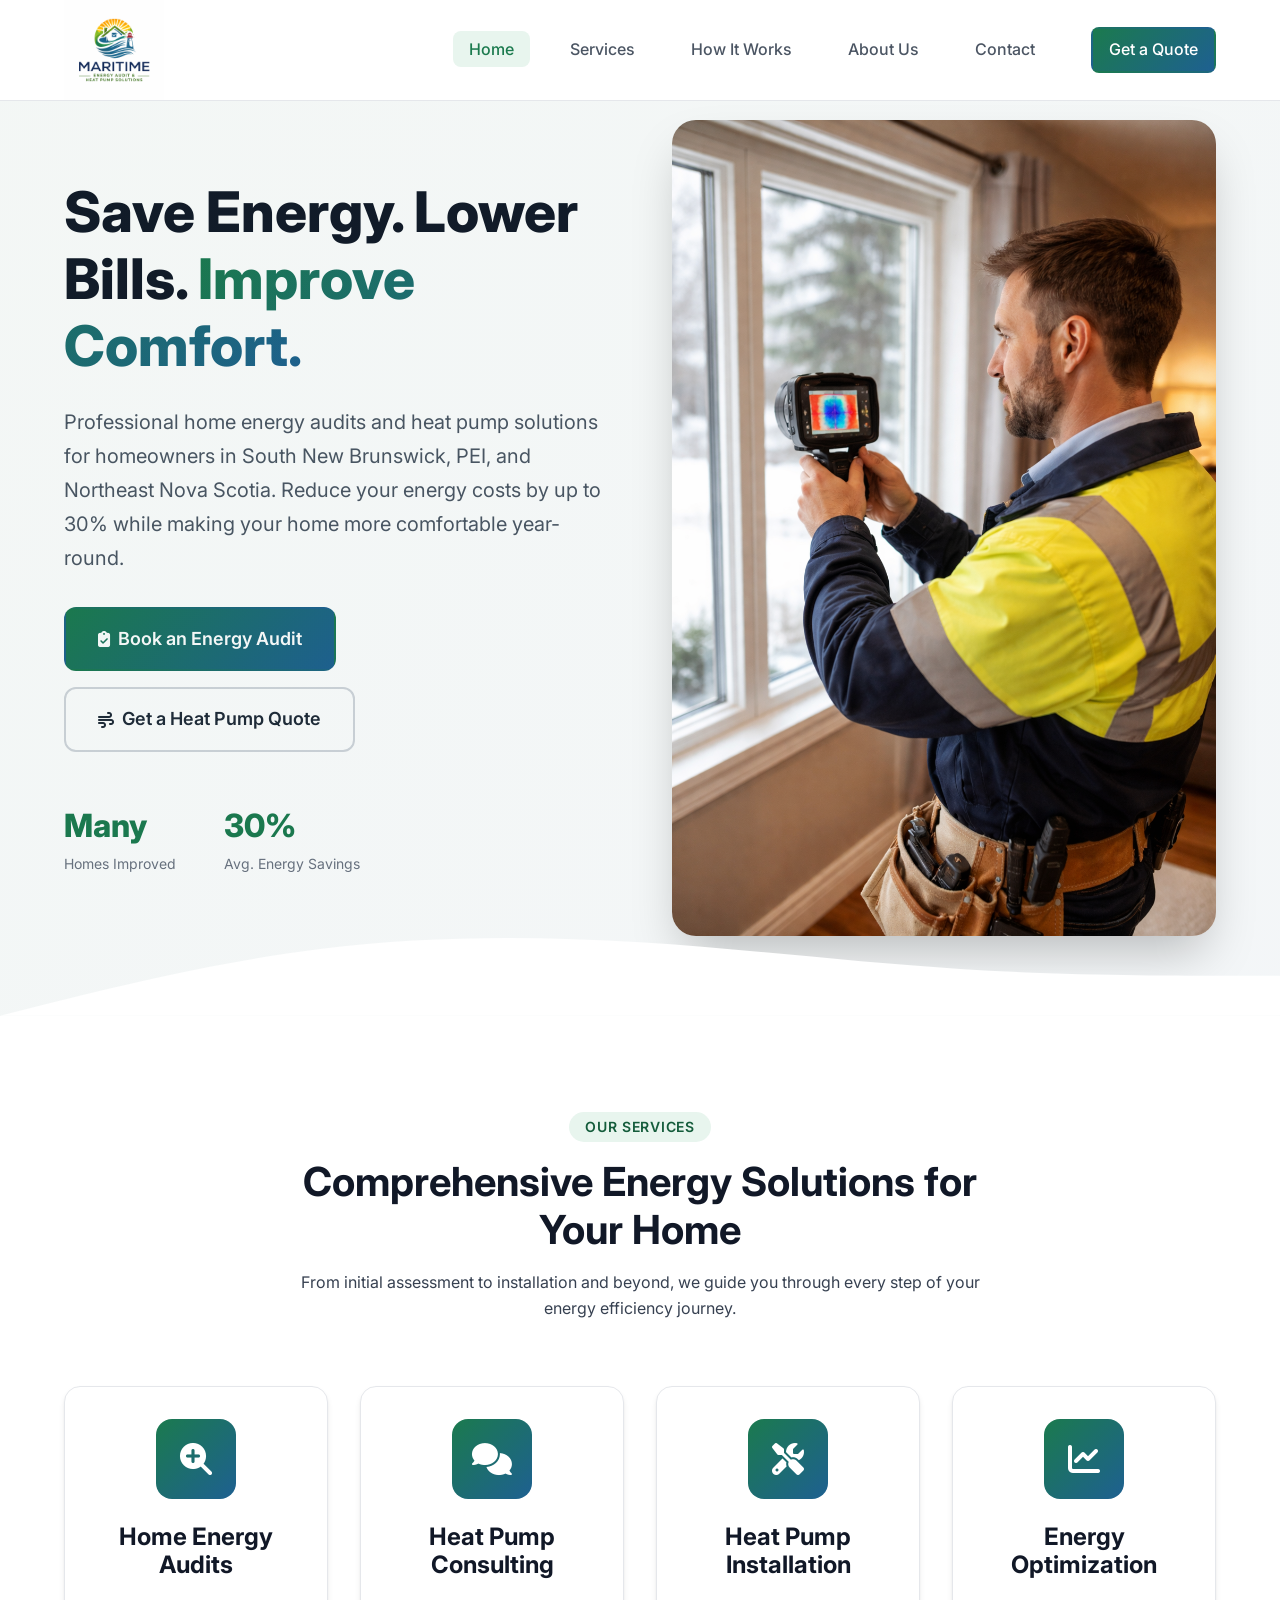
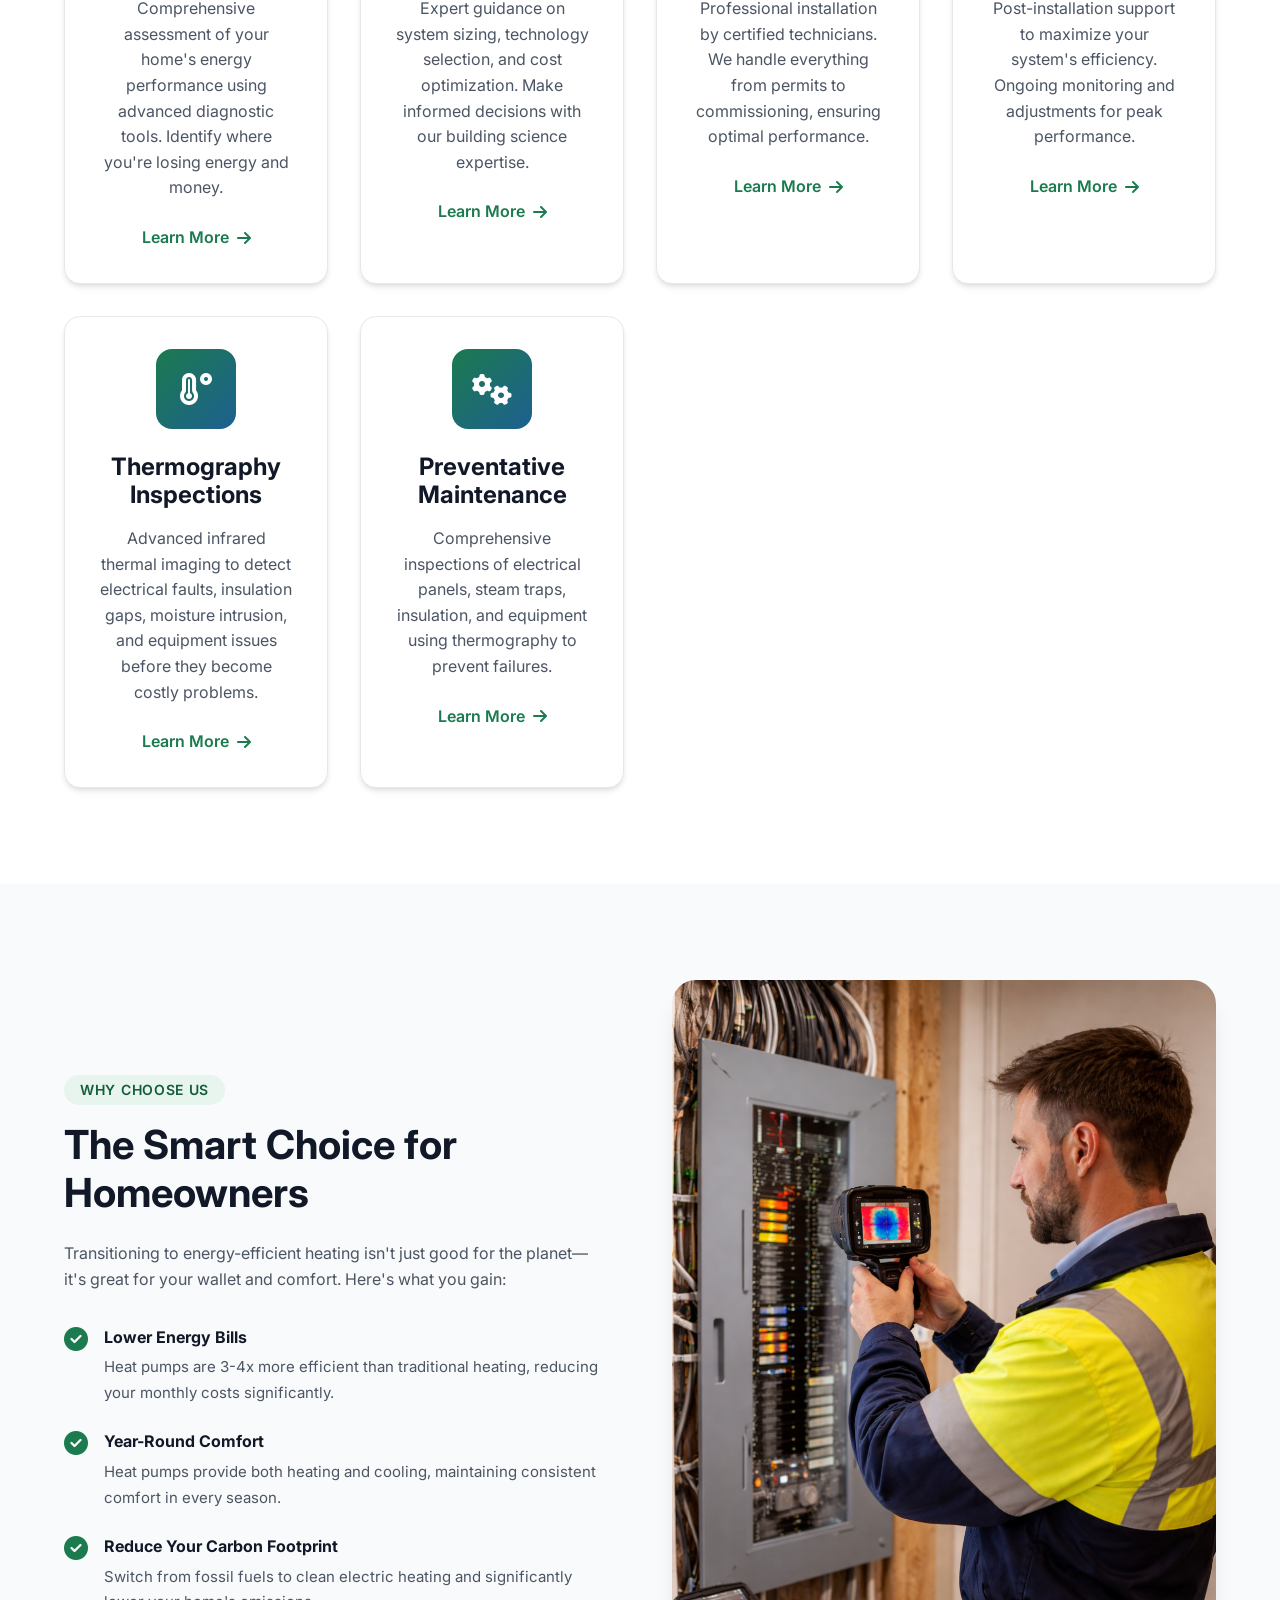
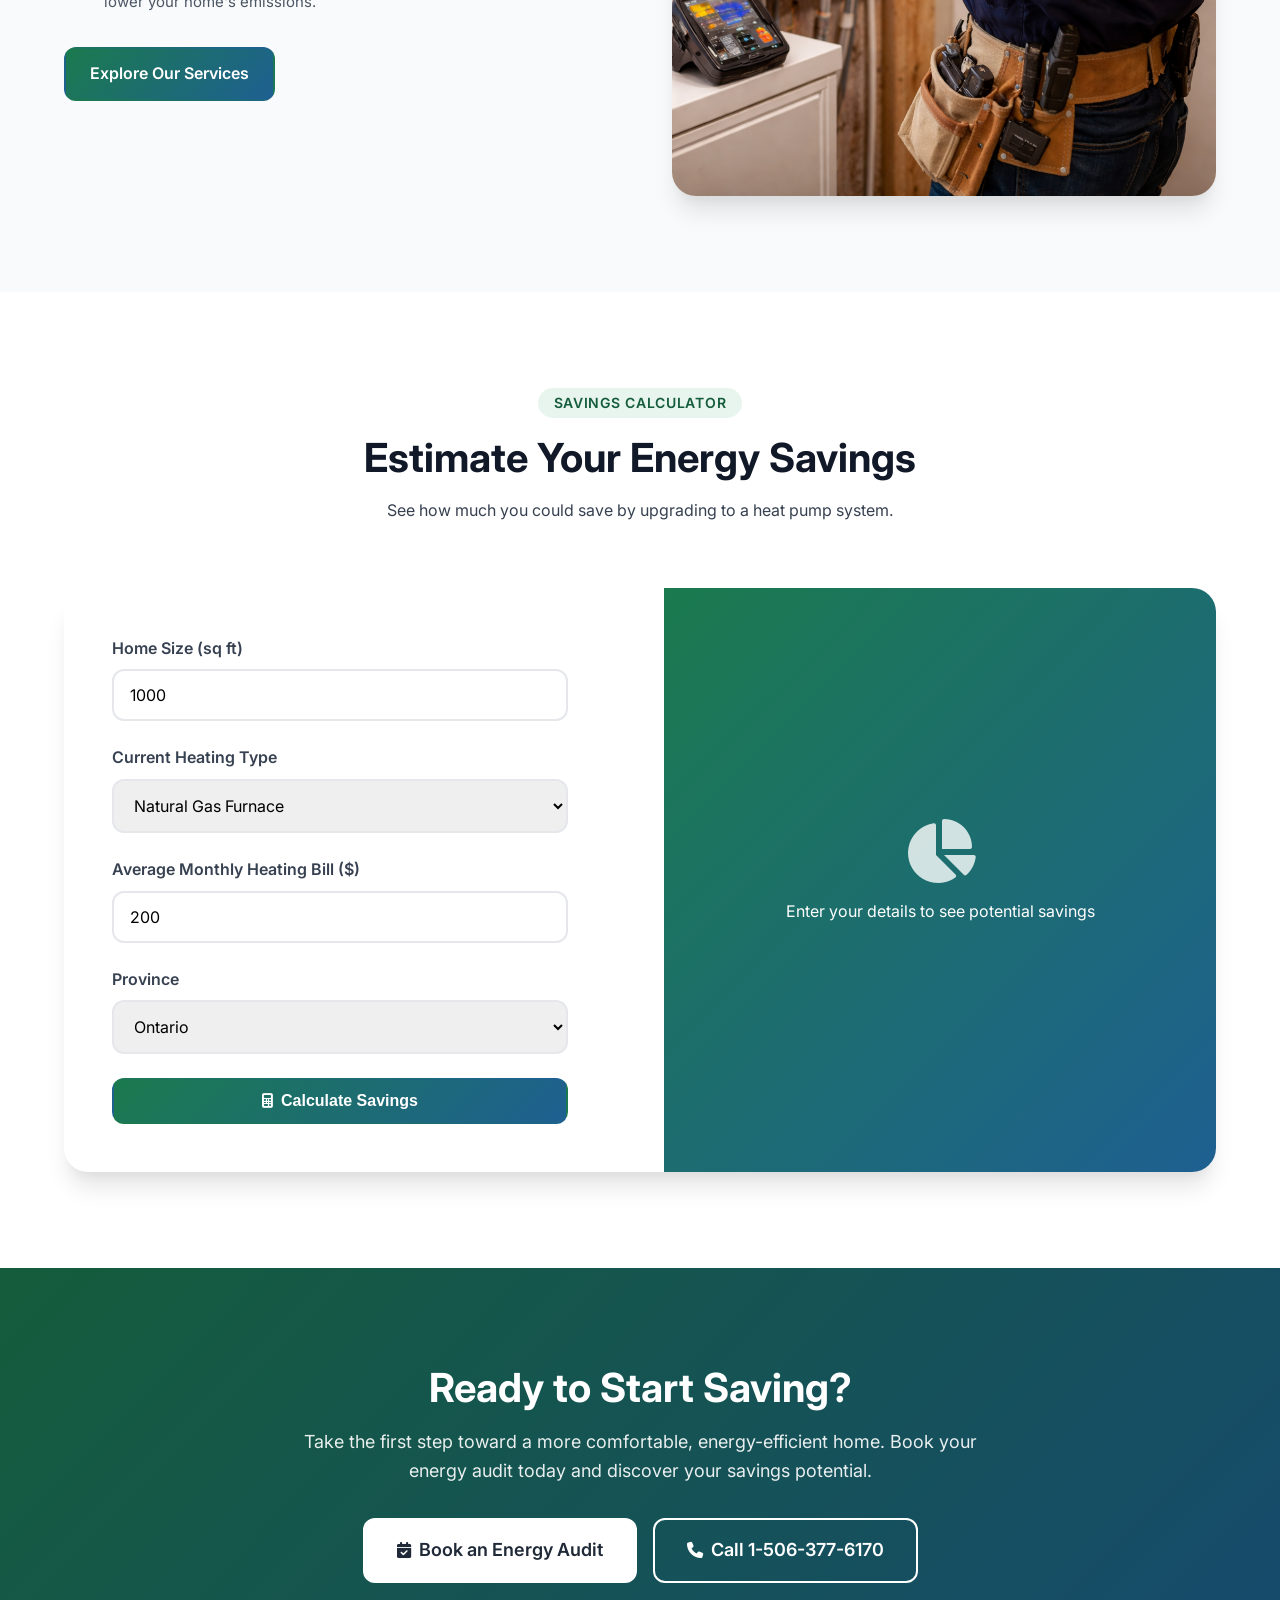
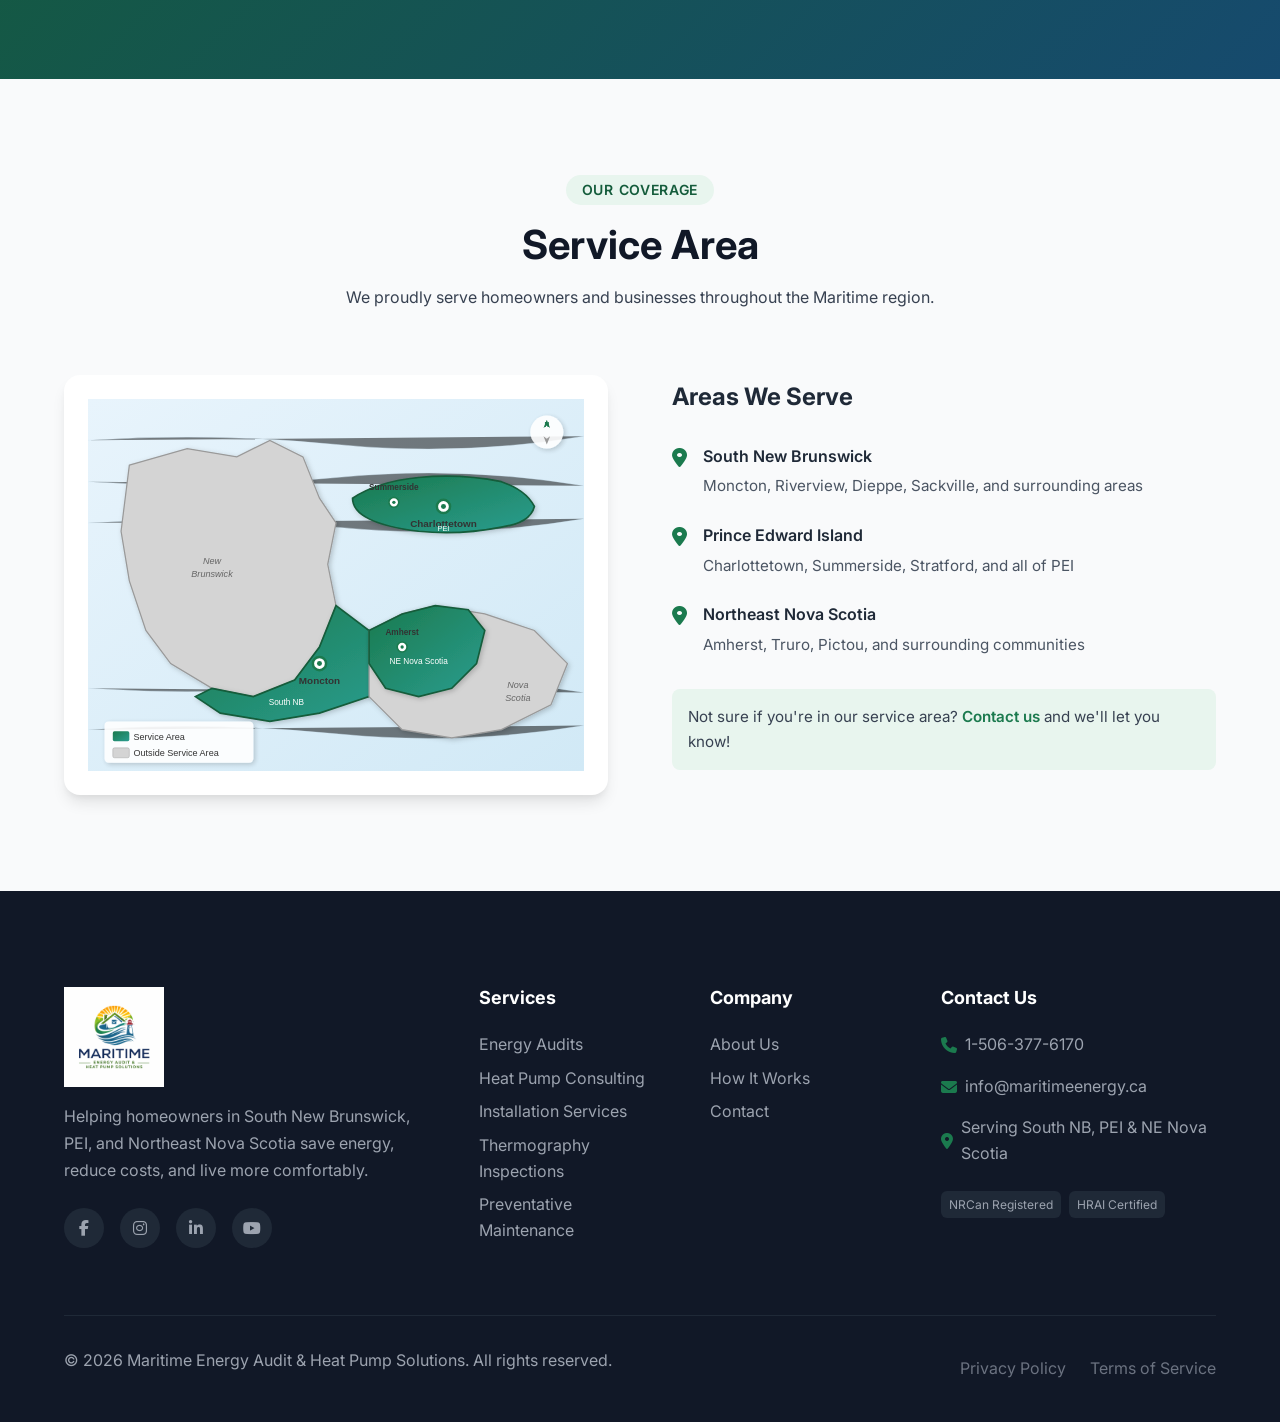
==== index.html @ e9a9e1b7 "Initial commit: Maritime Energy Audit & Heat Pump Solutions website" ====
<!DOCTYPE html>
<html lang="en">
<head>
    <meta charset="UTF-8">
    <meta name="viewport" content="width=device-width, initial-scale=1.0">
    <meta name="description" content="Professional home energy audits, heat pump consulting, and installation services in South New Brunswick, PEI, and Northeast Nova Scotia. Save energy, lower bills, and improve home comfort with Maritime Energy Audit & Heat Pump Solutions.">
    <meta name="keywords" content="Energy Audit, Heat Pump Installation, Home Energy Efficiency, Heat Pump Consulting, South New Brunswick, PEI, Prince Edward Island, Northeast Nova Scotia, Moncton, Charlottetown">
    <meta name="author" content="Maritime Energy Audit & Heat Pump Solutions">
    <title>Maritime Energy Audit & Heat Pump Solutions | Energy Audits & Heat Pump Installation</title>
    <link rel="stylesheet" href="css/styles.css">
    <link rel="stylesheet" href="https://cdnjs.cloudflare.com/ajax/libs/font-awesome/6.4.0/css/all.min.css">
    <link href="https://fonts.googleapis.com/css2?family=Inter:wght@300;400;500;600;700;800&display=swap" rel="stylesheet">
</head>
<body>
    <!-- Navigation -->
    <nav class="navbar" id="navbar">
        <div class="container">
            <a href="index.html" class="logo">
                <img src="images/logo.png" alt="Maritime Energy Audit & Heat Pump Solutions" class="logo-img">
            </a>
            <button class="nav-toggle" id="navToggle" aria-label="Toggle navigation">
                <span></span>
                <span></span>
                <span></span>
            </button>
            <ul class="nav-menu" id="navMenu">
                <li><a href="index.html" class="active">Home</a></li>
                <li><a href="services.html">Services</a></li>
                <li><a href="how-it-works.html">How It Works</a></li>
                <li><a href="about.html">About Us</a></li>
                <li><a href="contact.html">Contact</a></li>
                <li><a href="contact.html" class="btn btn-primary btn-nav">Get a Quote</a></li>
            </ul>
        </div>
    </nav>

    <!-- Hero Section -->
    <section class="hero">
        <div class="hero-bg"></div>
        <div class="container">
            <div class="hero-content">
                <h1>Save Energy. Lower Bills. <span class="highlight">Improve Comfort.</span></h1>
                <p class="hero-subtitle">Professional home energy audits and heat pump solutions for homeowners in South New Brunswick, PEI, and Northeast Nova Scotia. Reduce your energy costs by up to 30% while making your home more comfortable year-round.</p>
                <div class="hero-buttons">
                    <a href="contact.html?service=audit" class="btn btn-primary btn-lg">
                        <i class="fas fa-clipboard-check"></i>
                        Book an Energy Audit
                    </a>
                    <a href="contact.html?service=heatpump" class="btn btn-secondary btn-lg">
                        <i class="fas fa-wind"></i>
                        Get a Heat Pump Quote
                    </a>
                </div>
                <div class="hero-stats">
                    <div class="stat">
                        <span class="stat-number">Many</span>
                        <span class="stat-label">Homes Improved</span>
                    </div>
                    <div class="stat">
                        <span class="stat-number">30%</span>
                        <span class="stat-label">Avg. Energy Savings</span>
                    </div>
                </div>
            </div>
            <div class="hero-image">
                <img src="images/ChatGPT Image Apr 7, 2026, 09_31_38 AM.png" alt="Modern energy-efficient home with heat pump system" class="hero-img">
            </div>
        </div>
        <div class="hero-wave">
            <svg viewBox="0 0 1440 120" fill="none" xmlns="http://www.w3.org/2000/svg">
                <path d="M0 120L60 105C120 90 240 60 360 45C480 30 600 30 720 37.5C840 45 960 60 1080 67.5C1200 75 1320 75 1380 75L1440 75V120H1380C1320 120 1200 120 1080 120C960 120 840 120 720 120C600 120 480 120 360 120C240 120 120 120 60 120H0Z" fill="white"/>
            </svg>
        </div>
    </section>

    <!-- Services Overview -->
    <section class="services-overview section">
        <div class="container">
            <div class="section-header">
                <span class="section-tag">Our Services</span>
                <h2>Comprehensive Energy Solutions for Your Home</h2>
                <p>From initial assessment to installation and beyond, we guide you through every step of your energy efficiency journey.</p>
            </div>
            <div class="services-grid">
                <div class="service-card">
                    <div class="service-icon">
                        <i class="fas fa-search-plus"></i>
                    </div>
                    <h3>Home Energy Audits</h3>
                    <p>Comprehensive assessment of your home's energy performance using advanced diagnostic tools. Identify where you're losing energy and money.</p>
                    <a href="services.html#audits" class="btn-link">Learn More <i class="fas fa-arrow-right"></i></a>
                </div>
                <div class="service-card">
                    <div class="service-icon">
                        <i class="fas fa-comments"></i>
                    </div>
                    <h3>Heat Pump Consulting</h3>
                    <p>Expert guidance on system sizing, technology selection, and cost optimization. Make informed decisions with our building science expertise.</p>
                    <a href="services.html#consulting" class="btn-link">Learn More <i class="fas fa-arrow-right"></i></a>
                </div>
                <div class="service-card">
                    <div class="service-icon">
                        <i class="fas fa-tools"></i>
                    </div>
                    <h3>Heat Pump Installation</h3>
                    <p>Professional installation by certified technicians. We handle everything from permits to commissioning, ensuring optimal performance.</p>
                    <a href="services.html#installation" class="btn-link">Learn More <i class="fas fa-arrow-right"></i></a>
                </div>
                <div class="service-card">
                    <div class="service-icon">
                        <i class="fas fa-chart-line"></i>
                    </div>
                    <h3>Energy Optimization</h3>
                    <p>Post-installation support to maximize your system's efficiency. Ongoing monitoring and adjustments for peak performance.</p>
                    <a href="services.html#optimization" class="btn-link">Learn More <i class="fas fa-arrow-right"></i></a>
                </div>
                <div class="service-card">
                    <div class="service-icon">
                        <i class="fas fa-temperature-high"></i>
                    </div>
                    <h3>Thermography Inspections</h3>
                    <p>Advanced infrared thermal imaging to detect electrical faults, insulation gaps, moisture intrusion, and equipment issues before they become costly problems.</p>
                    <a href="services.html#thermography" class="btn-link">Learn More <i class="fas fa-arrow-right"></i></a>
                </div>
                <div class="service-card">
                    <div class="service-icon">
                        <i class="fas fa-cogs"></i>
                    </div>
                    <h3>Preventative Maintenance</h3>
                    <p>Comprehensive inspections of electrical panels, steam traps, insulation, and equipment using thermography to prevent failures.</p>
                    <a href="services.html#maintenance" class="btn-link">Learn More <i class="fas fa-arrow-right"></i></a>
                </div>
            </div>
        </div>
    </section>

    <!-- Benefits Section -->
    <section class="benefits section bg-light">
        <div class="container">
            <div class="benefits-content">
                <div class="benefits-text">
                    <span class="section-tag">Why Choose Us</span>
                    <h2>The Smart Choice for Homeowners</h2>
                    <p>Transitioning to energy-efficient heating isn't just good for the planet—it's great for your wallet and comfort. Here's what you gain:</p>
                    <ul class="benefits-list">
                        <li>
                            <i class="fas fa-check-circle"></i>
                            <div>
                                <strong>Lower Energy Bills</strong>
                                <span>Heat pumps are 3-4x more efficient than traditional heating, reducing your monthly costs significantly.</span>
                            </div>
                        </li>
                        <li>
                            <i class="fas fa-check-circle"></i>
                            <div>
                                <strong>Year-Round Comfort</strong>
                                <span>Heat pumps provide both heating and cooling, maintaining consistent comfort in every season.</span>
                            </div>
                        </li>
                        <li>
                            <i class="fas fa-check-circle"></i>
                            <div>
                                <strong>Reduce Your Carbon Footprint</strong>
                                <span>Switch from fossil fuels to clean electric heating and significantly lower your home's emissions.</span>
                            </div>
                        </li>
                    </ul>
                    <a href="services.html" class="btn btn-primary">Explore Our Services</a>
                </div>
                <div class="benefits-image">
                    <img src="images/ChatGPT Image Apr 7, 2026, 09_33_05 AM.png" alt="Family enjoying comfortable energy-efficient home" class="benefits-img">
                </div>
            </div>
        </div>
    </section>

    <!-- Energy Calculator -->
    <section class="calculator section" id="calculator">
        <div class="container">
            <div class="section-header">
                <span class="section-tag">Savings Calculator</span>
                <h2>Estimate Your Energy Savings</h2>
                <p>See how much you could save by upgrading to a heat pump system.</p>
            </div>
            <div class="calculator-container">
                <div class="calculator-form">
                    <div class="form-group">
                        <label for="homeSize">Home Size (sq ft)</label>
                        <input type="number" id="homeSize" placeholder="e.g., 1000" value="1000">
                    </div>
                    <div class="form-group">
                        <label for="heatingType">Current Heating Type</label>
                        <select id="heatingType">
                            <option value="gas">Natural Gas Furnace</option>
                            <option value="oil">Oil Furnace</option>
                            <option value="electric">Electric Baseboard</option>
                            <option value="propane">Propane</option>
                        </select>
                    </div>
                    <div class="form-group">
                        <label for="monthlyBill">Average Monthly Heating Bill ($)</label>
                        <input type="number" id="monthlyBill" placeholder="e.g., 200" value="200">
                    </div>
                    <div class="form-group">
                        <label for="province">Province</label>
                        <select id="province">
                            <option value="on">Ontario</option>
                            <option value="bc">British Columbia</option>
                            <option value="ab">Alberta</option>
                            <option value="qc">Quebec</option>
                            <option value="ns">Nova Scotia</option>
                            <option value="nb">New Brunswick</option>
                            <option value="other">Other</option>
                        </select>
                    </div>
                    <button type="button" class="btn btn-primary btn-block" onclick="calculateSavings()">
                        <i class="fas fa-calculator"></i> Calculate Savings
                    </button>
                </div>
                <div class="calculator-results" id="calculatorResults">
                    <div class="results-placeholder">
                        <i class="fas fa-chart-pie"></i>
                        <p>Enter your details to see potential savings</p>
                    </div>
                </div>
            </div>
        </div>
    </section>

    <!-- CTA Section -->
    <section class="cta section">
        <div class="container">
            <div class="cta-content">
                <h2>Ready to Start Saving?</h2>
                <p>Take the first step toward a more comfortable, energy-efficient home. Book your energy audit today and discover your savings potential.</p>
                <div class="cta-buttons">
                    <a href="contact.html?service=audit" class="btn btn-white btn-lg">
                        <i class="fas fa-calendar-check"></i>
                        Book an Energy Audit
                    </a>
                    <a href="tel:1-506-377-6170" class="btn btn-outline-white btn-lg">
                        <i class="fas fa-phone"></i>
                        Call 1-506-377-6170
                    </a>
                </div>
            </div>
        </div>
    </section>

    <!-- Service Area Section -->
    <section class="service-area section bg-light">
        <div class="container">
            <div class="section-header">
                <span class="section-tag">Our Coverage</span>
                <h2>Service Area</h2>
                <p>We proudly serve homeowners and businesses throughout the Maritime region.</p>
            </div>
            <div class="service-area-content">
                <div class="service-area-map-container">
                    <img src="images/service-area-map.svg" alt="Service area map showing South New Brunswick, PEI, and Northeast Nova Scotia" class="service-area-map-img">
                </div>
                <div class="service-area-details">
                    <h3>Areas We Serve</h3>
                    <div class="area-list">
                        <div class="area-item">
                            <i class="fas fa-map-marker-alt"></i>
                            <div>
                                <strong>South New Brunswick</strong>
                                <span>Moncton, Riverview, Dieppe, Sackville, and surrounding areas</span>
                            </div>
                        </div>
                        <div class="area-item">
                            <i class="fas fa-map-marker-alt"></i>
                            <div>
                                <strong>Prince Edward Island</strong>
                                <span>Charlottetown, Summerside, Stratford, and all of PEI</span>
                            </div>
                        </div>
                        <div class="area-item">
                            <i class="fas fa-map-marker-alt"></i>
                            <div>
                                <strong>Northeast Nova Scotia</strong>
                                <span>Amherst, Truro, Pictou, and surrounding communities</span>
                            </div>
                        </div>
                    </div>
                    <p class="area-note">Not sure if you're in our service area? <a href="contact.html">Contact us</a> and we'll let you know!</p>
                </div>
            </div>
        </div>
    </section>

    <!-- Footer -->
    <footer class="footer">
        <div class="container">
            <div class="footer-grid">
                <div class="footer-brand">
                    <a href="index.html" class="logo">
                        <img src="images/logo.png" alt="Maritime Energy Audit & Heat Pump Solutions" class="logo-img">
                    </a>
                    <p>Helping homeowners in South New Brunswick, PEI, and Northeast Nova Scotia save energy, reduce costs, and live more comfortably.</p>
                    <div class="social-links">
                        <a href="#" aria-label="Facebook"><i class="fab fa-facebook-f"></i></a>
                        <a href="#" aria-label="Instagram"><i class="fab fa-instagram"></i></a>
                        <a href="#" aria-label="LinkedIn"><i class="fab fa-linkedin-in"></i></a>
                        <a href="#" aria-label="YouTube"><i class="fab fa-youtube"></i></a>
                    </div>
                </div>
                <div class="footer-links">
                    <h4>Services</h4>
                    <ul>
                        <li><a href="services.html#audits">Energy Audits</a></li>
                        <li><a href="services.html#consulting">Heat Pump Consulting</a></li>
                        <li><a href="services.html#installation">Installation Services</a></li>
                        <li><a href="services.html#thermography">Thermography Inspections</a></li>
                        <li><a href="services.html#maintenance">Preventative Maintenance</a></li>
                    </ul>
                </div>
                <div class="footer-links">
                    <h4>Company</h4>
                    <ul>
                        <li><a href="about.html">About Us</a></li>
                        <li><a href="how-it-works.html">How It Works</a></li>
                        <li><a href="contact.html">Contact</a></li>
                    </ul>
                </div>
                <div class="footer-contact">
                    <h4>Contact Us</h4>
                    <ul>
                        <li><i class="fas fa-phone"></i> 1-506-377-6170</li>
                        <li><i class="fas fa-envelope"></i> info@maritimeenergy.ca</li>
                        <li><i class="fas fa-map-marker-alt"></i> Serving South NB, PEI & NE Nova Scotia</li>
                    </ul>
                    <div class="certifications">
                        <span class="cert-badge">NRCan Registered</span>
                        <span class="cert-badge">HRAI Certified</span>
                    </div>
                </div>
            </div>
            <div class="footer-bottom">
                <p>&copy; 2026 Maritime Energy Audit & Heat Pump Solutions. All rights reserved.</p>
                <div class="footer-legal">
                    <a href="#">Privacy Policy</a>
                    <a href="#">Terms of Service</a>
                </div>
            </div>
        </div>
    </footer>

    <script src="js/main.js"></script>
</body>
</html>
---- css/styles.css ----
/* ===================================
   GreenHome Energy Solutions
   Main Stylesheet
   =================================== */

/* ===== CSS Variables ===== */
:root {
    /* Primary Colors - Maritime Theme */
    --primary-green: #1B7A4E;
    --primary-green-dark: #145C3B;
    --primary-green-light: #E8F5EE;
    --primary-blue: #1E6091;
    --primary-blue-dark: #164A6E;
    --primary-blue-light: #E3F1F9;
    
    /* Accent Colors for Maritime Theme */
    --maritime-teal: #2A9D8F;
    --maritime-sun: #F9A825;
    --maritime-red: #C62828;
    
    /* Neutral Colors */
    --white: #FFFFFF;
    --gray-50: #F9FAFB;
    --gray-100: #F3F4F6;
    --gray-200: #E5E7EB;
    --gray-300: #D1D5DB;
    --gray-400: #9CA3AF;
    --gray-500: #6B7280;
    --gray-600: #4B5563;
    --gray-700: #374151;
    --gray-800: #1F2937;
    --gray-900: #111827;
    
    /* Accent Colors */
    --accent-yellow: #F59E0B;
    --accent-red: #EF4444;
    --success: #10B981;
    --warning: #F59E0B;
    --error: #EF4444;
    
    /* Gradients */
    --gradient-primary: linear-gradient(135deg, #1B7A4E 0%, #1E6091 100%);
    --gradient-hero: linear-gradient(135deg, #145C3B 0%, #164A6E 100%);
    --gradient-dark: linear-gradient(135deg, #1F2937 0%, #111827 100%);
    
    /* Typography */
    --font-family: 'Inter', -apple-system, BlinkMacSystemFont, 'Segoe UI', Roboto, sans-serif;
    --font-size-base: 16px;
    --line-height-base: 1.6;
    
    /* Spacing */
    --spacing-xs: 0.25rem;
    --spacing-sm: 0.5rem;
    --spacing-md: 1rem;
    --spacing-lg: 1.5rem;
    --spacing-xl: 2rem;
    --spacing-2xl: 3rem;
    --spacing-3xl: 4rem;
    --spacing-4xl: 6rem;

    /* Header height (used to offset fixed navbar) */
    --header-height: 100px;
    
    /* Border Radius */
    --radius-sm: 0.375rem;
    --radius-md: 0.5rem;
    --radius-lg: 0.75rem;
    --radius-xl: 1rem;
    --radius-2xl: 1.5rem;
    --radius-full: 9999px;

    /* Shadows */
    --shadow-sm: 0 1px 2px 0 rgba(0, 0, 0, 0.05);
    --shadow-md: 0 4px 6px -1px rgba(0, 0, 0, 0.1), 0 2px 4px -1px rgba(0, 0, 0, 0.06);
    --shadow-lg: 0 10px 15px -3px rgba(0, 0, 0, 0.1), 0 4px 6px -2px rgba(0, 0, 0, 0.05);
    --shadow-xl: 0 20px 25px -5px rgba(0, 0, 0, 0.1), 0 10px 10px -5px rgba(0, 0, 0, 0.04);
    --shadow-2xl: 0 25px 50px -12px rgba(0, 0, 0, 0.25);
    
    /* Transitions */
    --transition-fast: 150ms ease;
    --transition-base: 300ms ease;
    --transition-slow: 500ms ease;
    
    /* Container */
    --container-max: 1200px;
    --container-padding: 1.5rem;
}

/* ===== Reset & Base ===== */
*, *::before, *::after {
    box-sizing: border-box;
    margin: 0;
    padding: 0;
}

html {
    font-size: var(--font-size-base);
    scroll-behavior: smooth;
}

body {
    font-family: var(--font-family);
    line-height: var(--line-height-base);
    color: var(--gray-700);
    background-color: var(--white);
    -webkit-font-smoothing: antialiased;
    -moz-osx-font-smoothing: grayscale;
    padding-top: var(--header-height); /* offset content for fixed header */
}

img {
    max-width: 100%;
    height: auto;
    display: block;
}

a {
    color: var(--primary-green);
    text-decoration: none;
    transition: color var(--transition-fast);
}

a:hover {
    color: var(--primary-green-dark);
}

ul, ol {
    list-style: none;
}

/* ===== Typography ===== */
h1, h2, h3, h4, h5, h6 {
    color: var(--gray-900);
    font-weight: 700;
    line-height: 1.2;
    margin-bottom: var(--spacing-md);
}

h1 {
    font-size: clamp(2.25rem, 5vw, 3.5rem);
    font-weight: 800;
}

h2 {
    font-size: clamp(1.75rem, 4vw, 2.5rem);
}

h3 {
    font-size: clamp(1.25rem, 3vw, 1.5rem);
}

h4 {
    font-size: 1.125rem;
}

p {
    margin-bottom: var(--spacing-md);
}

.lead {
    font-size: 1.125rem;
    color: var(--gray-600);
    line-height: 1.7;
}

/* ===== Layout ===== */
.container {
    max-width: var(--container-max);
    margin: 0 auto;
    padding: 0 var(--container-padding);
}

.section {
    padding: var(--spacing-4xl) 0;
}

.section.bg-light {
    background-color: var(--gray-50);
}

.section-header {
    text-align: center;
    max-width: 700px;
    margin: 0 auto var(--spacing-3xl);
}

.section-tag {
    display: inline-block;
    background: var(--primary-green-light);
    color: var(--primary-green-dark);
    padding: var(--spacing-xs) var(--spacing-md);
    border-radius: var(--radius-full);
    font-size: 0.875rem;
    font-weight: 600;
    text-transform: uppercase;
    letter-spacing: 0.05em;
    margin-bottom: var(--spacing-md);
}

/* ===== Buttons ===== */
.btn {
    display: inline-flex;
    align-items: center;
    justify-content: center;
    gap: var(--spacing-sm);
    padding: 0.75rem 1.5rem;
    font-size: 1rem;
    font-weight: 600;
    border-radius: var(--radius-lg);
    border: 2px solid transparent;
    cursor: pointer;
    transition: all var(--transition-fast);
    text-decoration: none;
    white-space: nowrap;
}

.btn i {
    font-size: 0.9em;
}

.btn-primary {
    background: var(--gradient-primary);
    color: var(--white);
    border-color: transparent;
}

.btn-primary:hover {
    transform: translateY(-2px);
    box-shadow: var(--shadow-lg);
    color: var(--white);
}

.btn-secondary {
    background: var(--white);
    color: var(--gray-800);
    border-color: var(--gray-300);
}

.btn-secondary:hover {
    background: var(--gray-50);
    border-color: var(--gray-400);
    color: var(--gray-900);
}

.btn-outline {
    background: transparent;
    color: var(--primary-green);
    border-color: var(--primary-green);
}

.btn-outline:hover {
    background: var(--primary-green);
    color: var(--white);
}

.btn-white {
    background: var(--white);
    color: var(--gray-800);
}

.btn-white:hover {
    background: var(--gray-100);
    color: var(--gray-900);
    transform: translateY(-2px);
}

.btn-outline-white {
    background: transparent;
    color: var(--white);
    border-color: var(--white);
}

.btn-outline-white:hover {
    background: var(--white);
    color: var(--gray-800);
}

.btn-lg {
    padding: 1rem 2rem;
    font-size: 1.125rem;
}

.btn-block {
    width: 100%;
}

.btn-link {
    display: inline-flex;
    align-items: center;
    gap: var(--spacing-sm);
    color: var(--primary-green);
    font-weight: 600;
    transition: gap var(--transition-fast);
}

.btn-link:hover {
    gap: var(--spacing-md);
}

/* ===== Navigation ===== */
.navbar {
    position: fixed;
    top: 0;
    left: 0;
    right: 0;
    z-index: 1000;
    background: rgba(255, 255, 255, 0.95);
    backdrop-filter: blur(10px);
    border-bottom: 1px solid var(--gray-200);
    transition: all var(--transition-base);
}

.navbar .container {
    display: flex;
    align-items: center;
    justify-content: space-between;
    height: var(--header-height);
    padding-top: var(--spacing-sm);
    padding-bottom: var(--spacing-sm);
}

.logo {
    display: flex;
    align-items: center;
    gap: var(--spacing-sm);
    font-size: 1.5rem;
    font-weight: 800;
    color: var(--gray-900);
}

.logo-img {
    height: 100px;
    max-width: 380px;
    filter: none;
    object-fit: contain;
}

.logo i {
    color: var(--primary-green);
    font-size: 1.75rem;
}

.logo:hover {
    color: var(--gray-900);
}

.nav-menu {
    display: flex;
    align-items: center;
    gap: var(--spacing-lg);
}

.nav-menu a {
    color: var(--gray-600);
    font-weight: 500;
    padding: var(--spacing-sm) var(--spacing-md);
    border-radius: var(--radius-md);
    transition: all var(--transition-fast);
}

.nav-menu a:hover,
.nav-menu a.active {
    color: var(--primary-green);
    background: var(--primary-green-light);
}

.nav-menu .btn-nav {
    margin-left: var(--spacing-md);
    color: var(--white) !important;
}

.nav-menu .btn-nav:hover {
    color: var(--white) !important;
}

.nav-toggle {
    display: none;
    flex-direction: column;
    gap: 5px;
    background: none;
    border: none;
    cursor: pointer;
    padding: var(--spacing-sm);
}

.nav-toggle span {
    display: block;
    width: 24px;
    height: 2px;
    background: var(--gray-700);
    transition: all var(--transition-fast);
}

/* ===== Hero Section ===== */
.hero {
    position: relative;
    min-height: 100vh;
    display: flex;
    align-items: center;
    padding: 20px 0 80px; /* reduced top padding by ~100px to remove extra gap */
    overflow: hidden;
}

.hero-bg {
    position: absolute;
    inset: 0;
    background: var(--gradient-hero);
    opacity: 0.05;
}

.hero .container {
    display: grid;
    grid-template-columns: 1fr 1fr;
    gap: var(--spacing-3xl);
    align-items: center;
}

.hero-content h1 {
    margin-bottom: var(--spacing-lg);
}

.hero-content .highlight {
    background: var(--gradient-primary);
    -webkit-background-clip: text;
    -webkit-text-fill-color: transparent;
    background-clip: text;
}

.hero-subtitle {
    font-size: 1.25rem;
    color: var(--gray-600);
    margin-bottom: var(--spacing-xl);
    line-height: 1.7;
}

.hero-buttons {
    display: flex;
    flex-wrap: wrap;
    gap: var(--spacing-md);
    margin-bottom: var(--spacing-2xl);
}

.hero-stats {
    display: flex;
    gap: var(--spacing-2xl);
}

.stat {
    text-align: left;
}

.stat-number {
    display: block;
    font-size: 2rem;
    font-weight: 800;
    color: var(--primary-green);
}

.stat-label {
    font-size: 0.875rem;
    color: var(--gray-500);
}

.hero-image {
    position: relative;
}

.hero-img {
    width: 100%;
    max-width: 600px;
    height: auto;
    border-radius: var(--radius-2xl);
    box-shadow: var(--shadow-2xl);
    object-fit: cover;
}

.benefits-img {
    width: 100%;
    height: auto;
    border-radius: var(--radius-2xl);
    box-shadow: var(--shadow-xl);
    object-fit: cover;
}

.hero-image-placeholder,
.image-placeholder {
    background: var(--gray-100);
    border-radius: var(--radius-2xl);
    display: flex;
    flex-direction: column;
    align-items: center;
    justify-content: center;
    gap: var(--spacing-md);
    padding: var(--spacing-2xl);
    min-height: 400px;
    color: var(--gray-400);
    border: 2px dashed var(--gray-300);
}

.hero-image-placeholder i,
.image-placeholder i {
    font-size: 4rem;
}

.image-placeholder.large {
    min-height: 300px;
}

.hero-wave {
    position: absolute;
    bottom: 0;
    left: 0;
    right: 0;
}

.hero-wave svg {
    display: block;
    width: 100%;
}

/* ===== Page Hero ===== */
.page-hero {
    background: var(--gradient-hero);
    /* reduce top padding by ~100px so page hero begins just below header */
    padding: calc(var(--header-height) + var(--spacing-lg) - 100px) 0 var(--spacing-xl);
    text-align: center;
}

.page-hero-content {
    max-width: 700px;
    margin: 0 auto;
}

.page-hero h1 {
    color: var(--white);
    margin-bottom: var(--spacing-lg);
}

.page-hero p {
    color: rgba(255, 255, 255, 0.9);
    font-size: 1.25rem;
}

.page-hero .section-tag {
    background: rgba(255, 255, 255, 0.2);
    color: var(--white);
}

/* ===== Services Overview ===== */
.services-grid {
    display: grid;
    grid-template-columns: repeat(4, 1fr);
    gap: var(--spacing-xl);
}

.service-card {
    background: var(--white);
    border-radius: var(--radius-xl);
    padding: var(--spacing-xl);
    text-align: center;
    box-shadow: var(--shadow-md);
    transition: all var(--transition-base);
    position: relative;
    border: 1px solid var(--gray-200);
}

.service-card:hover {
    transform: translateY(-8px);
    box-shadow: var(--shadow-xl);
}

.service-card.featured {
    border: 2px solid var(--primary-green);
}

.service-badge {
    position: absolute;
    top: -12px;
    left: 50%;
    transform: translateX(-50%);
    background: var(--primary-green);
    color: var(--white);
    padding: var(--spacing-xs) var(--spacing-md);
    border-radius: var(--radius-full);
    font-size: 0.75rem;
    font-weight: 600;
    white-space: nowrap;
}

.service-icon {
    width: 80px;
    height: 80px;
    background: var(--gradient-primary);
    border-radius: var(--radius-xl);
    display: flex;
    align-items: center;
    justify-content: center;
    margin: 0 auto var(--spacing-lg);
}

.service-icon i {
    font-size: 2rem;
    color: var(--white);
}

.service-card h3 {
    margin-bottom: var(--spacing-md);
}

.service-card p {
    color: var(--gray-600);
    margin-bottom: var(--spacing-lg);
}

/* ===== Benefits Section ===== */
.benefits-content {
    display: grid;
    grid-template-columns: 1fr 1fr;
    gap: var(--spacing-3xl);
    align-items: center;
}

.benefits-text h2 {
    margin-bottom: var(--spacing-lg);
}

.benefits-text > p {
    color: var(--gray-600);
    margin-bottom: var(--spacing-xl);
}

.benefits-list {
    margin-bottom: var(--spacing-xl);
}

.benefits-list li {
    display: flex;
    gap: var(--spacing-md);
    margin-bottom: var(--spacing-lg);
}

.benefits-list li i {
    color: var(--primary-green);
    font-size: 1.5rem;
    flex-shrink: 0;
    margin-top: 2px;
}

.benefits-list strong {
    display: block;
    color: var(--gray-900);
    margin-bottom: var(--spacing-xs);
}

.benefits-list span {
    color: var(--gray-600);
    font-size: 0.9375rem;
}

/* ===== Calculator Section ===== */
.calculator-container {
    display: grid;
    grid-template-columns: 1fr 1fr;
    gap: var(--spacing-2xl);
    background: var(--white);
    border-radius: var(--radius-2xl);
    box-shadow: var(--shadow-xl);
    overflow: hidden;
}

.calculator-form {
    padding: var(--spacing-2xl);
}

.form-group {
    margin-bottom: var(--spacing-lg);
}

.form-group label {
    display: block;
    font-weight: 600;
    color: var(--gray-700);
    margin-bottom: var(--spacing-sm);
}

.form-group input,
.form-group select,
.form-group textarea {
    width: 100%;
    padding: 0.875rem 1rem;
    font-size: 1rem;
    border: 2px solid var(--gray-200);
    border-radius: var(--radius-lg);
    transition: all var(--transition-fast);
    font-family: inherit;
}

.form-group input:focus,
.form-group select:focus,
.form-group textarea:focus {
    outline: none;
    border-color: var(--primary-green);
    box-shadow: 0 0 0 3px var(--primary-green-light);
}

.calculator-results {
    background: var(--gradient-primary);
    padding: var(--spacing-2xl);
    display: flex;
    align-items: center;
    justify-content: center;
}

.results-placeholder {
    text-align: center;
    color: var(--white);
}

.results-placeholder i {
    font-size: 4rem;
    margin-bottom: var(--spacing-md);
    opacity: 0.8;
}

.results-content {
    color: var(--white);
}

.results-content h3 {
    color: var(--white);
    margin-bottom: var(--spacing-xl);
}

.result-item {
    margin-bottom: var(--spacing-lg);
    padding-bottom: var(--spacing-lg);
    border-bottom: 1px solid rgba(255, 255, 255, 0.2);
}

.result-item:last-child {
    border-bottom: none;
}

.result-label {
    display: block;
    font-size: 0.875rem;
    opacity: 0.9;
    margin-bottom: var(--spacing-xs);
}

.result-value {
    font-size: 2rem;
    font-weight: 700;
}

.result-note {
    font-size: 0.875rem;
    opacity: 0.8;
}

/* Calculator disclaimer */
.calculator-disclaimer {
    font-size: 0.85rem;
    color: var(--gray-600);
    margin-top: var(--spacing-sm);
    max-width: 800px;
}

/* ===== Before/After Section ===== */
.comparison-grid {
    display: grid;
    grid-template-columns: repeat(2, 1fr);
    gap: var(--spacing-xl);
}

.comparison-card {
    background: var(--white);
    border-radius: var(--radius-xl);
    box-shadow: var(--shadow-lg);
    overflow: hidden;
}

.comparison-header {
    padding: var(--spacing-lg);
    background: var(--gray-50);
    border-bottom: 1px solid var(--gray-200);
}

.comparison-header h3 {
    margin-bottom: var(--spacing-xs);
}

.location {
    color: var(--gray-500);
    font-size: 0.875rem;
}

.location i {
    margin-right: var(--spacing-xs);
}

.comparison-content {
    display: grid;
    grid-template-columns: 1fr auto 1fr;
    gap: var(--spacing-md);
    padding: var(--spacing-lg);
}

.comparison-item {
    padding: var(--spacing-md);
    border-radius: var(--radius-lg);
}

.comparison-item.before {
    background: var(--gray-100);
}

.comparison-item.after {
    background: var(--primary-green-light);
}

.comparison-item .label {
    display: inline-block;
    padding: var(--spacing-xs) var(--spacing-sm);
    background: var(--gray-700);
    color: var(--white);
    font-size: 0.75rem;
    font-weight: 600;
    border-radius: var(--radius-sm);
    margin-bottom: var(--spacing-md);
}

.comparison-item.after .label {
    background: var(--primary-green);
}

.comparison-item .details p {
    font-size: 0.875rem;
    margin-bottom: var(--spacing-sm);
}

.comparison-arrow {
    display: flex;
    align-items: center;
    color: var(--primary-green);
    font-size: 1.5rem;
}

.comparison-savings {
    padding: var(--spacing-lg);
    background: var(--gradient-primary);
    text-align: center;
    color: var(--white);
}

.savings-amount {
    display: block;
    font-size: 1.5rem;
    font-weight: 700;
    margin-bottom: var(--spacing-xs);
}

.savings-percent {
    font-size: 0.875rem;
    opacity: 0.9;
}

/* ===== Testimonials ===== */
.testimonials-slider {
    display: grid;
    grid-template-columns: repeat(3, 1fr);
    gap: var(--spacing-xl);
}

.testimonial-card {
    background: var(--white);
    border-radius: var(--radius-xl);
    padding: var(--spacing-xl);
    box-shadow: var(--shadow-md);
    border: 1px solid var(--gray-200);
}

.testimonial-rating {
    color: var(--accent-yellow);
    margin-bottom: var(--spacing-md);
}

.testimonial-rating i {
    margin-right: 2px;
}

.testimonial-text {
    font-style: italic;
    color: var(--gray-600);
    margin-bottom: var(--spacing-lg);
    line-height: 1.7;
}

.testimonial-author {
    display: flex;
    align-items: center;
    gap: var(--spacing-md);
}

.author-avatar {
    width: 50px;
    height: 50px;
    background: var(--primary-green-light);
    border-radius: var(--radius-full);
    display: flex;
    align-items: center;
    justify-content: center;
    color: var(--primary-green);
}

.author-info strong {
    display: block;
    color: var(--gray-900);
}

.author-info span {
    font-size: 0.875rem;
    color: var(--gray-500);
}

/* ===== CTA Section ===== */
.cta {
    background: var(--gradient-hero);
}

.cta-content {
    text-align: center;
    max-width: 700px;
    margin: 0 auto;
}

.cta h2 {
    color: var(--white);
    margin-bottom: var(--spacing-md);
}

.cta p {
    color: rgba(255, 255, 255, 0.9);
    font-size: 1.125rem;
    margin-bottom: var(--spacing-xl);
}

.cta-buttons {
    display: flex;
    justify-content: center;
    flex-wrap: wrap;
    gap: var(--spacing-md);
}

/* ===== Service Area Section ===== */
.service-area-content {
    display: grid;
    grid-template-columns: 1fr 1fr;
    gap: var(--spacing-3xl);
    align-items: center;
}

.service-area-map-container {
    background: var(--white);
    border-radius: var(--radius-xl);
    padding: var(--spacing-lg);
    box-shadow: var(--shadow-lg);
    overflow: hidden;
}

.service-area-map-img {
    width: 100%;
    height: auto;
    display: block;
}

.service-area-details h3 {
    font-size: 1.5rem;
    color: var(--gray-800);
    margin-bottom: var(--spacing-xl);
}

.area-list {
    display: flex;
    flex-direction: column;
    gap: var(--spacing-lg);
}

.area-item {
    display: flex;
    align-items: flex-start;
    gap: var(--spacing-md);
}

.area-item i {
    font-size: 1.25rem;
    color: var(--primary-green);
    margin-top: 0.25rem;
    flex-shrink: 0;
}

.area-item strong {
    display: block;
    color: var(--gray-800);
    font-weight: 600;
    margin-bottom: 0.25rem;
}

.area-item span {
    color: var(--gray-600);
    font-size: 0.95rem;
}

.area-note {
    margin-top: var(--spacing-xl);
    padding: var(--spacing-md);
    background: var(--primary-green-light);
    border-radius: var(--radius-md);
    color: var(--gray-700);
    font-size: 0.95rem;
}

.area-note a {
    color: var(--primary-green);
    font-weight: 600;
}

.area-note a:hover {
    text-decoration: underline;
}

@media (max-width: 768px) {
    .service-area-content {
        grid-template-columns: 1fr;
        gap: var(--spacing-xl);
    }
    
    .service-area-map-container {
        order: -1;
    }
}

/* ===== Footer ===== */
.footer {
    background: var(--gray-900);
    color: var(--gray-400);
    padding: var(--spacing-4xl) 0 var(--spacing-xl);
}

.footer-grid {
    display: grid;
    grid-template-columns: 2fr 1fr 1fr 1.5fr;
    gap: var(--spacing-2xl);
    margin-bottom: var(--spacing-3xl);
}

.footer-brand .logo {
    color: var(--white);
    margin-bottom: var(--spacing-md);
}

.footer-brand .logo-img {
    height: 100px;
    max-width: 420px;
    filter: none; /* show original logo colors */
    object-fit: contain;
}

.footer-brand p {
    margin-bottom: var(--spacing-lg);
    line-height: 1.7;
}

.social-links {
    display: flex;
    gap: var(--spacing-md);
}

.social-links a {
    width: 40px;
    height: 40px;
    background: var(--gray-800);
    border-radius: var(--radius-full);
    display: flex;
    align-items: center;
    justify-content: center;
    color: var(--gray-400);
    transition: all var(--transition-fast);
}

.social-links a:hover {
    background: var(--primary-green);
    color: var(--white);
}

.footer-links h4,
.footer-contact h4 {
    color: var(--white);
    margin-bottom: var(--spacing-lg);
}

.footer-links ul li {
    margin-bottom: var(--spacing-sm);
}

.footer-links a {
    color: var(--gray-400);
}

.footer-links a:hover {
    color: var(--white);
}

.footer-contact ul li {
    display: flex;
    align-items: center;
    gap: var(--spacing-sm);
    margin-bottom: var(--spacing-md);
}

.footer-contact i {
    color: var(--primary-green);
}

.certifications {
    display: flex;
    flex-wrap: wrap;
    gap: var(--spacing-sm);
    margin-top: var(--spacing-lg);
}

.cert-badge {
    background: var(--gray-800);
    padding: var(--spacing-xs) var(--spacing-sm);
    border-radius: var(--radius-sm);
    font-size: 0.75rem;
    color: var(--gray-400);
}

.footer-bottom {
    display: flex;
    justify-content: space-between;
    align-items: center;
    padding-top: var(--spacing-xl);
    border-top: 1px solid var(--gray-800);
}

.footer-legal {
    display: flex;
    gap: var(--spacing-lg);
}

.footer-legal a {
    color: var(--gray-500);
}

.footer-legal a:hover {
    color: var(--white);
}

/* ===== Services Page ===== */
.services-nav {
    background: var(--white);
    border-bottom: 1px solid var(--gray-200);
    position: sticky;
    top: 80px;
    z-index: 100;
}

.services-nav-items {
    display: flex;
    justify-content: center;
    gap: var(--spacing-md);
    padding: var(--spacing-md) 0;
}

.services-nav-item {
    display: flex;
    align-items: center;
    gap: var(--spacing-sm);
    padding: var(--spacing-sm) var(--spacing-lg);
    color: var(--gray-600);
    border-radius: var(--radius-full);
    transition: all var(--transition-fast);
}

.services-nav-item:hover {
    background: var(--primary-green-light);
    color: var(--primary-green);
}

.service-detail-grid {
    display: grid;
    grid-template-columns: 1.2fr 1fr;
    gap: var(--spacing-3xl);
    align-items: start;
}

.service-detail-grid.reverse {
    grid-template-columns: 1fr 1.2fr;
}

.service-detail-grid.reverse .service-detail-content {
    order: 2;
}

.service-detail-content h2 {
    margin-bottom: var(--spacing-md);
}

.service-detail-content .lead {
    margin-bottom: var(--spacing-lg);
}

.service-features {
    margin: var(--spacing-xl) 0;
}

.service-features li {
    display: flex;
    gap: var(--spacing-md);
    margin-bottom: var(--spacing-md);
    padding-bottom: var(--spacing-md);
    border-bottom: 1px solid var(--gray-200);
}

.service-features li:last-child {
    border-bottom: none;
}

.service-features li i {
    color: var(--primary-green);
    margin-top: 3px;
}

.service-pricing {
    margin: var(--spacing-xl) 0;
}

.price-card {
    display: inline-block;
    background: var(--primary-green-light);
    padding: var(--spacing-lg) var(--spacing-xl);
    border-radius: var(--radius-xl);
}

.price-label {
    display: block;
    font-size: 0.875rem;
    color: var(--gray-600);
}

.price {
    display: block;
    font-size: 2.5rem;
    font-weight: 800;
    color: var(--primary-green-dark);
}

.price-note {
    display: block;
    font-size: 0.875rem;
    color: var(--gray-500);
}

.service-stats {
    display: flex;
    gap: var(--spacing-lg);
    margin-top: var(--spacing-xl);
}

.service-stat {
    background: var(--white);
    padding: var(--spacing-lg);
    border-radius: var(--radius-lg);
    text-align: center;
    box-shadow: var(--shadow-md);
    flex: 1;
}

.service-stat .stat-number {
    display: block;
    font-size: 1.5rem;
    font-weight: 700;
    color: var(--primary-green);
}

.service-stat .stat-label {
    font-size: 0.875rem;
    color: var(--gray-600);
}

.consulting-types {
    margin: var(--spacing-xl) 0;
}

.consulting-types h4 {
    margin-bottom: var(--spacing-md);
}

.types-grid {
    display: grid;
    grid-template-columns: repeat(2, 1fr);
    gap: var(--spacing-md);
}

.type-card {
    display: flex;
    align-items: center;
    gap: var(--spacing-md);
    padding: var(--spacing-md);
    background: var(--gray-50);
    border-radius: var(--radius-lg);
}

.type-card i {
    font-size: 1.5rem;
    color: var(--primary-blue);
}

/* Inspection Types Grid */
.inspection-types {
    margin-top: var(--spacing-xl);
}

.inspection-types h4 {
    margin-bottom: var(--spacing-md);
}

.inspection-types .types-grid {
    grid-template-columns: repeat(3, 1fr);
}

/* Maintenance Benefits */
.maintenance-benefits {
    margin-top: var(--spacing-xl);
}

.maintenance-benefits h4 {
    margin-bottom: var(--spacing-md);
}

.benefits-grid {
    display: grid;
    grid-template-columns: repeat(3, 1fr);
    gap: var(--spacing-md);
}

.benefit-item {
    display: flex;
    align-items: center;
    gap: var(--spacing-sm);
    padding: var(--spacing-md);
    background: var(--primary-green-light);
    border-radius: var(--radius-lg);
    font-weight: 500;
    color: var(--gray-800);
}

.benefit-item i {
    font-size: 1.25rem;
    color: var(--primary-green);
}

.warranty-info {
    display: flex;
    gap: var(--spacing-md);
    margin: var(--spacing-xl) 0;
}

.warranty-card {
    display: flex;
    align-items: center;
    gap: var(--spacing-md);
    padding: var(--spacing-md);
    background: var(--primary-green-light);
    border-radius: var(--radius-lg);
    flex: 1;
}

.warranty-card i {
    font-size: 2rem;
    color: var(--primary-green);
}

.warranty-card strong {
    display: block;
    color: var(--gray-900);
}

.warranty-card span {
    font-size: 0.875rem;
    color: var(--gray-600);
}

.maintenance-plans h4 {
    margin-bottom: var(--spacing-md);
}

.plans-grid {
    display: grid;
    grid-template-columns: repeat(3, 1fr);
    gap: var(--spacing-md);
}

.plan-card {
    background: var(--white);
    border: 2px solid var(--gray-200);
    border-radius: var(--radius-xl);
    padding: var(--spacing-lg);
    text-align: center;
    position: relative;
}

.plan-card.featured {
    border-color: var(--primary-green);
}

.plan-badge {
    position: absolute;
    top: -12px;
    left: 50%;
    transform: translateX(-50%);
    background: var(--primary-green);
    color: var(--white);
    padding: var(--spacing-xs) var(--spacing-md);
    border-radius: var(--radius-full);
    font-size: 0.75rem;
    font-weight: 600;
    white-space: nowrap;
}

.plan-card h5 {
    color: var(--gray-900);
    margin-bottom: var(--spacing-sm);
}

.plan-price {
    display: block;
    font-size: 1.5rem;
    font-weight: 700;
    color: var(--primary-green);
    margin-bottom: var(--spacing-md);
}

.plan-card ul {
    text-align: left;
}

.plan-card ul li {
    padding: var(--spacing-sm) 0;
    border-bottom: 1px solid var(--gray-100);
    font-size: 0.875rem;
    color: var(--gray-600);
}

/* ===== How It Works Page ===== */
.process-timeline {
    position: relative;
}

.process-step {
    display: grid;
    grid-template-columns: 60px 1fr 1fr;
    gap: var(--spacing-2xl);
    margin-bottom: var(--spacing-3xl);
    position: relative;
}

.process-step.reverse {
    grid-template-columns: 1fr 1fr 60px;
}

.process-step.reverse .step-number {
    order: 3;
}

.process-step.reverse .step-content {
    order: 2;
}

.process-step.reverse .step-image {
    order: 1;
}

.step-number {
    width: 60px;
    height: 60px;
    background: var(--gradient-primary);
    color: var(--white);
    font-size: 1.5rem;
    font-weight: 700;
    border-radius: var(--radius-full);
    display: flex;
    align-items: center;
    justify-content: center;
    position: relative;
    z-index: 1;
}

.process-step:not(:last-child) .step-number::after {
    content: '';
    position: absolute;
    top: 60px;
    left: 50%;
    transform: translateX(-50%);
    width: 2px;
    height: calc(100% + var(--spacing-3xl));
    background: var(--gray-200);
}

.step-icon {
    width: 60px;
    height: 60px;
    background: var(--primary-green-light);
    border-radius: var(--radius-lg);
    display: flex;
    align-items: center;
    justify-content: center;
    margin-bottom: var(--spacing-md);
}

.step-icon i {
    font-size: 1.5rem;
    color: var(--primary-green);
}

.step-content h2 {
    margin-bottom: var(--spacing-md);
}

.step-details {
    margin-top: var(--spacing-lg);
    padding: var(--spacing-lg);
    background: var(--gray-50);
    border-radius: var(--radius-xl);
}

.step-details h4 {
    margin-bottom: var(--spacing-md);
}

.step-details ul li {
    display: flex;
    gap: var(--spacing-sm);
    margin-bottom: var(--spacing-sm);
    color: var(--gray-600);
}

.step-details ul li i {
    color: var(--primary-green);
    margin-top: 3px;
}

.step-tip,
.step-deliverable,
.step-guarantee {
    display: flex;
    gap: var(--spacing-md);
    padding: var(--spacing-md);
    background: var(--primary-green-light);
    border-radius: var(--radius-lg);
    margin-top: var(--spacing-lg);
}

.step-tip i,
.step-deliverable i,
.step-guarantee i {
    font-size: 1.5rem;
    color: var(--primary-green);
}

.step-support {
    display: flex;
    gap: var(--spacing-lg);
    margin-top: var(--spacing-lg);
}

.support-item {
    display: flex;
    align-items: center;
    gap: var(--spacing-sm);
    color: var(--gray-600);
}

.support-item i {
    color: var(--primary-blue);
}

/* Timeline Summary */
.timeline-visual {
    display: flex;
    justify-content: space-between;
    align-items: flex-start;
    flex-wrap: wrap;
    gap: var(--spacing-md);
}

.timeline-item {
    text-align: center;
    flex: 1;
    min-width: 120px;
}

.timeline-icon {
    width: 60px;
    height: 60px;
    background: var(--white);
    border: 2px solid var(--gray-200);
    border-radius: var(--radius-full);
    display: flex;
    align-items: center;
    justify-content: center;
    margin: 0 auto var(--spacing-md);
}

.timeline-icon i {
    font-size: 1.5rem;
    color: var(--primary-green);
}

.timeline-item.highlight .timeline-icon {
    background: var(--gradient-primary);
    border-color: transparent;
}

.timeline-item.highlight .timeline-icon i {
    color: var(--white);
}

.timeline-day {
    display: block;
    font-size: 0.75rem;
    color: var(--primary-green);
    font-weight: 600;
    text-transform: uppercase;
    margin-bottom: var(--spacing-xs);
}

.timeline-content h4 {
    font-size: 0.9375rem;
    margin-bottom: var(--spacing-xs);
}

.timeline-content p {
    font-size: 0.8125rem;
    color: var(--gray-500);
}

.timeline-connector {
    flex: 0.5;
    height: 2px;
    background: var(--gray-200);
    margin-top: 30px;
}

/* ===== FAQ Section ===== */
.faq-grid {
    max-width: 800px;
    margin: 0 auto;
}

.faq-item {
    border: 1px solid var(--gray-200);
    border-radius: var(--radius-lg);
    margin-bottom: var(--spacing-md);
    overflow: hidden;
}

.faq-question {
    width: 100%;
    display: flex;
    justify-content: space-between;
    align-items: center;
    padding: var(--spacing-lg);
    background: var(--white);
    border: none;
    cursor: pointer;
    text-align: left;
    font-size: 1rem;
    font-weight: 600;
    color: var(--gray-800);
    transition: all var(--transition-fast);
}

.faq-question:hover {
    background: var(--gray-50);
}

.faq-question i {
    transition: transform var(--transition-fast);
}

.faq-item.active .faq-question i {
    transform: rotate(180deg);
}

.faq-answer {
    display: none;
    padding: 0 var(--spacing-lg) var(--spacing-lg);
    color: var(--gray-600);
}

.faq-item.active .faq-answer {
    display: block;
}

/* ===== Rebates Page ===== */
.rebate-highlights .highlights-grid {
    display: grid;
    grid-template-columns: repeat(3, 1fr);
    gap: var(--spacing-xl);
}

.highlight-card {
    display: flex;
    align-items: center;
    gap: var(--spacing-lg);
    background: var(--white);
    padding: var(--spacing-xl);
    border-radius: var(--radius-xl);
    box-shadow: var(--shadow-md);
}

.highlight-icon {
    width: 60px;
    height: 60px;
    background: var(--gradient-primary);
    border-radius: var(--radius-lg);
    display: flex;
    align-items: center;
    justify-content: center;
}

.highlight-icon i {
    font-size: 1.5rem;
    color: var(--white);
}

.highlight-amount {
    display: block;
    font-size: 1.5rem;
    font-weight: 700;
    color: var(--gray-900);
}

.highlight-label {
    color: var(--gray-500);
}

.rebate-cards {
    display: grid;
    grid-template-columns: repeat(3, 1fr);
    gap: var(--spacing-xl);
}

.rebate-card {
    background: var(--white);
    border-radius: var(--radius-xl);
    box-shadow: var(--shadow-md);
    overflow: hidden;
    position: relative;
    border: 1px solid var(--gray-200);
}

.rebate-card.featured {
    border: 2px solid var(--primary-green);
}

.rebate-badge {
    position: absolute;
    top: var(--spacing-md);
    right: var(--spacing-md);
    background: var(--primary-green);
    color: var(--white);
    padding: var(--spacing-xs) var(--spacing-sm);
    border-radius: var(--radius-full);
    font-size: 0.75rem;
    font-weight: 600;
}

.rebate-header {
    display: flex;
    align-items: center;
    gap: var(--spacing-md);
    padding: var(--spacing-lg);
    border-bottom: 1px solid var(--gray-200);
}

.rebate-logo {
    width: 50px;
    height: 50px;
    background: var(--primary-green-light);
    border-radius: var(--radius-lg);
    display: flex;
    align-items: center;
    justify-content: center;
}

.rebate-logo i {
    font-size: 1.5rem;
    color: var(--primary-green);
}

.rebate-header h3 {
    margin-bottom: var(--spacing-xs);
    font-size: 1.125rem;
}

.rebate-provider {
    font-size: 0.875rem;
    color: var(--gray-500);
}

.rebate-amount {
    padding: var(--spacing-lg);
    background: var(--gray-50);
    text-align: center;
}

.rebate-amount .amount {
    display: block;
    font-size: 2rem;
    font-weight: 800;
    color: var(--primary-green);
}

.rebate-amount .for-what {
    font-size: 0.875rem;
    color: var(--gray-600);
}

.rebate-details {
    padding: var(--spacing-lg);
}

.rebate-details h4 {
    font-size: 0.9375rem;
    margin-bottom: var(--spacing-md);
}

.rebate-details ul {
    margin-bottom: var(--spacing-md);
}

.rebate-details ul li {
    display: flex;
    gap: var(--spacing-sm);
    margin-bottom: var(--spacing-sm);
    font-size: 0.875rem;
    color: var(--gray-600);
}

.rebate-details ul li i {
    color: var(--primary-green);
    margin-top: 2px;
}

.rebate-note {
    display: flex;
    gap: var(--spacing-sm);
    padding: var(--spacing-md);
    background: var(--primary-green-light);
    border-radius: var(--radius-lg);
    font-size: 0.875rem;
    color: var(--primary-green-dark);
}

.rebate-card .btn {
    margin: var(--spacing-lg);
    margin-top: 0;
}

/* Province Tabs */
.tab-buttons {
    display: flex;
    flex-wrap: wrap;
    gap: var(--spacing-sm);
    margin-bottom: var(--spacing-xl);
    justify-content: center;
}

.tab-btn {
    padding: var(--spacing-sm) var(--spacing-lg);
    background: var(--gray-100);
    border: none;
    border-radius: var(--radius-full);
    cursor: pointer;
    font-weight: 500;
    color: var(--gray-600);
    transition: all var(--transition-fast);
}

.tab-btn:hover {
    background: var(--gray-200);
}

.tab-btn.active {
    background: var(--primary-green);
    color: var(--white);
}

.tab-content {
    display: none;
}

.tab-content.active {
    display: block;
}

.province-rebates {
    background: var(--white);
    border-radius: var(--radius-xl);
    padding: var(--spacing-xl);
    box-shadow: var(--shadow-md);
}

.province-rebates h3 {
    display: flex;
    align-items: center;
    gap: var(--spacing-sm);
    margin-bottom: var(--spacing-xl);
}

.province-rebates h3 i {
    color: var(--primary-green);
}

.rebate-list {
    display: grid;
    gap: var(--spacing-lg);
}

.rebate-item {
    padding: var(--spacing-lg);
    background: var(--gray-50);
    border-radius: var(--radius-lg);
}

.rebate-item-header {
    display: flex;
    justify-content: space-between;
    align-items: center;
    margin-bottom: var(--spacing-md);
}

.rebate-item-header h4 {
    margin-bottom: 0;
}

.rebate-value {
    background: var(--primary-green);
    color: var(--white);
    padding: var(--spacing-xs) var(--spacing-md);
    border-radius: var(--radius-full);
    font-weight: 600;
    font-size: 0.875rem;
}

.rebate-item p {
    color: var(--gray-600);
    margin-bottom: var(--spacing-md);
}

.rebate-item ul li {
    font-size: 0.875rem;
    color: var(--gray-600);
    padding: var(--spacing-xs) 0;
}

.province-total {
    margin-top: var(--spacing-xl);
    padding: var(--spacing-lg);
    background: var(--gradient-primary);
    color: var(--white);
    border-radius: var(--radius-lg);
    text-align: center;
}

.total-amount {
    font-size: 1.25rem;
    font-weight: 700;
}

/* Rebate Help */
.help-content {
    display: grid;
    grid-template-columns: 1fr 1fr;
    gap: var(--spacing-3xl);
    align-items: center;
}

.help-features li {
    display: flex;
    gap: var(--spacing-md);
    margin-bottom: var(--spacing-lg);
}

.help-features li i {
    font-size: 1.5rem;
    color: var(--primary-green);
    margin-top: 2px;
}

.help-features strong {
    display: block;
    color: var(--gray-900);
    margin-bottom: var(--spacing-xs);
}

.help-features span {
    color: var(--gray-600);
    font-size: 0.9375rem;
}

.help-stats {
    display: grid;
    grid-template-columns: repeat(3, 1fr);
    gap: var(--spacing-md);
}

.stat-card {
    background: var(--white);
    padding: var(--spacing-xl);
    border-radius: var(--radius-xl);
    text-align: center;
    box-shadow: var(--shadow-md);
}

.stat-icon {
    width: 60px;
    height: 60px;
    background: var(--primary-green-light);
    border-radius: var(--radius-lg);
    display: flex;
    align-items: center;
    justify-content: center;
    margin: 0 auto var(--spacing-md);
}

.stat-icon i {
    font-size: 1.5rem;
    color: var(--primary-green);
}

.stat-card .stat-number {
    display: block;
    font-size: 1.75rem;
    font-weight: 700;
    color: var(--gray-900);
}

.stat-card .stat-label {
    font-size: 0.875rem;
    color: var(--gray-500);
}

.rebate-calculator-cta {
    background: var(--gray-100);
    padding: var(--spacing-2xl) 0;
}

.calculator-cta-content {
    display: flex;
    justify-content: space-between;
    align-items: center;
    flex-wrap: wrap;
    gap: var(--spacing-lg);
}

.calculator-cta-text h2 {
    margin-bottom: var(--spacing-sm);
}

.calculator-cta-text p {
    margin-bottom: 0;
    color: var(--gray-600);
}

/* ===== About Page ===== */
.mission-grid {
    display: grid;
    grid-template-columns: 1.2fr 1fr;
    gap: var(--spacing-3xl);
    align-items: center;
}

.mission-content .lead {
    font-size: 1.25rem;
    margin-bottom: var(--spacing-lg);
}

.mission-values {
    display: grid;
    grid-template-columns: repeat(3, 1fr);
    gap: var(--spacing-lg);
    margin-top: var(--spacing-xl);
}

.value-item {
    display: flex;
    align-items: center;
    gap: var(--spacing-md);
}

.value-item i {
    font-size: 1.5rem;
    color: var(--primary-green);
}

.value-item strong {
    display: block;
    color: var(--gray-900);
}

.value-item span {
    font-size: 0.875rem;
    color: var(--gray-500);
}

.story-content {
    display: grid;
    grid-template-columns: 1fr 1.2fr;
    gap: var(--spacing-3xl);
    align-items: center;
}

.story-timeline {
    display: flex;
    gap: var(--spacing-lg);
    margin-top: var(--spacing-xl);
}

.timeline-milestone {
    background: var(--primary-green-light);
    padding: var(--spacing-md);
    border-radius: var(--radius-lg);
    text-align: center;
}

.timeline-milestone .year {
    display: block;
    font-size: 1.25rem;
    font-weight: 700;
    color: var(--primary-green);
}

.timeline-milestone .event {
    font-size: 0.8125rem;
    color: var(--gray-600);
}

.expertise-grid {
    display: grid;
    grid-template-columns: repeat(3, 1fr);
    gap: var(--spacing-xl);
}

.expertise-card {
    background: var(--white);
    padding: var(--spacing-xl);
    border-radius: var(--radius-xl);
    box-shadow: var(--shadow-md);
    text-align: center;
}

.expertise-icon {
    width: 70px;
    height: 70px;
    background: var(--gradient-primary);
    border-radius: var(--radius-xl);
    display: flex;
    align-items: center;
    justify-content: center;
    margin: 0 auto var(--spacing-lg);
}

.expertise-icon i {
    font-size: 1.75rem;
    color: var(--white);
}

.expertise-card h3 {
    margin-bottom: var(--spacing-md);
}

.expertise-card p {
    color: var(--gray-600);
    font-size: 0.9375rem;
}

.cert-grid {
    display: grid;
    grid-template-columns: repeat(4, 1fr);
    gap: var(--spacing-xl);
}

.cert-item {
    background: var(--white);
    padding: var(--spacing-xl);
    border-radius: var(--radius-xl);
    text-align: center;
    box-shadow: var(--shadow-md);
}

.cert-logo {
    width: 70px;
    height: 70px;
    background: var(--primary-green-light);
    border-radius: var(--radius-full);
    display: flex;
    align-items: center;
    justify-content: center;
    margin: 0 auto var(--spacing-md);
}

.cert-logo i {
    font-size: 1.75rem;
    color: var(--primary-green);
}

.cert-item h4 {
    margin-bottom: var(--spacing-sm);
}

.cert-item p {
    font-size: 0.875rem;
    color: var(--gray-500);
}

.impact-stats {
    display: grid;
    grid-template-columns: repeat(4, 1fr);
    gap: var(--spacing-xl);
    margin-bottom: var(--spacing-3xl);
}

.impact-stat {
    text-align: center;
}

.impact-icon {
    width: 80px;
    height: 80px;
    background: var(--gradient-primary);
    border-radius: var(--radius-xl);
    display: flex;
    align-items: center;
    justify-content: center;
    margin: 0 auto var(--spacing-md);
}

.impact-icon i {
    font-size: 2rem;
    color: var(--white);
}

.impact-number {
    display: block;
    font-size: 2.5rem;
    font-weight: 800;
    color: var(--gray-900);
}

.impact-label {
    color: var(--gray-500);
}

.impact-commitment {
    max-width: 800px;
    margin: 0 auto;
    text-align: center;
    padding: var(--spacing-xl);
    background: var(--primary-green-light);
    border-radius: var(--radius-xl);
}

.impact-commitment h3 {
    margin-bottom: var(--spacing-md);
}

.impact-commitment p {
    margin-bottom: 0;
    color: var(--gray-700);
}

.team-grid {
    display: grid;
    grid-template-columns: repeat(4, 1fr);
    gap: var(--spacing-xl);
}

.team-card {
    background: var(--white);
    border-radius: var(--radius-xl);
    overflow: hidden;
    box-shadow: var(--shadow-md);
    text-align: center;
}

.team-photo {
    padding: var(--spacing-xl);
    background: var(--gray-100);
}

.photo-placeholder {
    width: 120px;
    height: 120px;
    background: var(--gray-200);
    border-radius: var(--radius-full);
    display: flex;
    align-items: center;
    justify-content: center;
    margin: 0 auto;
}

.photo-placeholder i {
    font-size: 3rem;
    color: var(--gray-400);
}

.team-info {
    padding: var(--spacing-lg);
}

.team-info h4 {
    margin-bottom: var(--spacing-xs);
}

.team-role {
    display: block;
    color: var(--primary-green);
    font-weight: 600;
    font-size: 0.875rem;
    margin-bottom: var(--spacing-md);
}

.team-info p {
    font-size: 0.9375rem;
    color: var(--gray-600);
}

/* ===== Contact Page ===== */
.contact-grid {
    display: grid;
    grid-template-columns: 1.5fr 1fr;
    gap: var(--spacing-3xl);
}

.contact-form-wrapper {
    background: var(--white);
    border-radius: var(--radius-xl);
    padding: var(--spacing-2xl);
    box-shadow: var(--shadow-lg);
}

.form-header {
    margin-bottom: var(--spacing-xl);
}

.form-header h2 {
    margin-bottom: var(--spacing-sm);
}

.form-header p {
    color: var(--gray-600);
}

.form-row {
    display: grid;
    grid-template-columns: repeat(auto-fit, minmax(200px, 1fr));
    gap: var(--spacing-md);
}

.checkbox-group {
    margin: var(--spacing-lg) 0;
}

.checkbox-label {
    display: flex;
    align-items: flex-start;
    gap: var(--spacing-md);
    cursor: pointer;
}

.checkbox-label input {
    width: auto;
    margin-top: 4px;
}

.checkbox-label span {
    font-size: 0.9375rem;
    color: var(--gray-600);
}

.checkbox-label a {
    color: var(--primary-green);
}

.form-success {
    text-align: center;
    padding: var(--spacing-3xl);
}

.success-icon {
    width: 80px;
    height: 80px;
    background: var(--primary-green-light);
    border-radius: var(--radius-full);
    display: flex;
    align-items: center;
    justify-content: center;
    margin: 0 auto var(--spacing-lg);
}

.success-icon i {
    font-size: 2.5rem;
    color: var(--primary-green);
}

.form-success h3 {
    margin-bottom: var(--spacing-md);
}

.form-success p {
    color: var(--gray-600);
    margin-bottom: var(--spacing-xl);
}

.contact-sidebar {
    display: flex;
    flex-direction: column;
    gap: var(--spacing-xl);
}

.contact-info-card,
.service-area-card,
.quick-links-card,
.trust-card {
    background: var(--white);
    border-radius: var(--radius-xl);
    padding: var(--spacing-xl);
    box-shadow: var(--shadow-md);
}

.contact-info-card h3,
.service-area-card h3,
.quick-links-card h3,
.trust-card h3 {
    margin-bottom: var(--spacing-lg);
}

.contact-methods {
    display: flex;
    flex-direction: column;
    gap: var(--spacing-lg);
}

.contact-method {
    display: flex;
    gap: var(--spacing-md);
}

.method-icon {
    width: 50px;
    height: 50px;
    background: var(--primary-green-light);
    border-radius: var(--radius-lg);
    display: flex;
    align-items: center;
    justify-content: center;
    flex-shrink: 0;
}

.method-icon i {
    font-size: 1.25rem;
    color: var(--primary-green);
}

.method-details strong {
    display: block;
    color: var(--gray-900);
    margin-bottom: var(--spacing-xs);
}

.method-details a {
    display: block;
    font-weight: 600;
}

.method-details span {
    font-size: 0.875rem;
    color: var(--gray-500);
}

.map-placeholder {
    background: var(--gray-100);
    border-radius: var(--radius-lg);
    padding: var(--spacing-xl);
    text-align: center;
    margin-bottom: var(--spacing-lg);
}

.map-placeholder i {
    font-size: 3rem;
    color: var(--gray-400);
    margin-bottom: var(--spacing-md);
}

.map-placeholder span {
    display: block;
    font-weight: 600;
    color: var(--gray-700);
}

.map-placeholder p {
    font-size: 0.875rem;
    color: var(--gray-500);
    margin-bottom: 0;
}

.provinces-served h4 {
    font-size: 0.9375rem;
    margin-bottom: var(--spacing-md);
}

.province-tags {
    display: flex;
    flex-wrap: wrap;
    gap: var(--spacing-sm);
}

.province-tag {
    background: var(--primary-green-light);
    color: var(--primary-green-dark);
    padding: var(--spacing-xs) var(--spacing-sm);
    border-radius: var(--radius-full);
    font-size: 0.75rem;
    font-weight: 500;
}

.quick-links-card ul li {
    margin-bottom: var(--spacing-sm);
}

.quick-links-card a {
    display: flex;
    align-items: center;
    gap: var(--spacing-sm);
    padding: var(--spacing-sm);
    border-radius: var(--radius-md);
    color: var(--gray-700);
    transition: all var(--transition-fast);
}

.quick-links-card a:hover {
    background: var(--primary-green-light);
    color: var(--primary-green);
}

.trust-list li {
    display: flex;
    align-items: center;
    gap: var(--spacing-sm);
    padding: var(--spacing-sm) 0;
    border-bottom: 1px solid var(--gray-100);
}

.trust-list li:last-child {
    border-bottom: none;
}

.trust-list i {
    color: var(--primary-green);
}

/* ===== Mobile Responsive ===== */
@media (max-width: 1024px) {
    .services-grid {
        grid-template-columns: repeat(2, 1fr);
    }
    
    .testimonials-slider {
        grid-template-columns: repeat(2, 1fr);
    }
    
    .footer-grid {
        grid-template-columns: repeat(2, 1fr);
    }
    
    .rebate-cards {
        grid-template-columns: repeat(2, 1fr);
    }
    
    .cert-grid {
        grid-template-columns: repeat(2, 1fr);
    }
    
    .impact-stats {
        grid-template-columns: repeat(2, 1fr);
    }
    
    .team-grid {
        grid-template-columns: repeat(2, 1fr);
    }
    
    .expertise-grid {
        grid-template-columns: repeat(2, 1fr);
    }
    
    .help-stats {
        grid-template-columns: 1fr;
    }
}

@media (max-width: 768px) {
    :root {
        --spacing-4xl: 4rem;
    }
    
    .navbar .container {
        height: 100px;
        padding-top: var(--spacing-sm);
        padding-bottom: var(--spacing-sm);
    }
    
    .nav-toggle {
        display: flex;
    }
    
    .nav-menu {
        position: fixed;
        top: 70px;
        left: 0;
        right: 0;
        background: var(--white);
        flex-direction: column;
        padding: var(--spacing-lg);
        gap: 0;
        box-shadow: var(--shadow-lg);
        display: none;
    }
    
    .nav-menu.active {
        display: flex;
    }
    
    .nav-menu a {
        display: block;
        padding: var(--spacing-md);
        border-bottom: 1px solid var(--gray-100);
    }
    
    .nav-menu .btn-nav {
        margin: var(--spacing-md) 0 0;
    }
    
    .hero .container {
        grid-template-columns: 1fr;
        text-align: center;
    }
    
    .hero-buttons {
        justify-content: center;
    }
    
    .hero-stats {
        justify-content: center;
    }
    
    .hero-image {
        display: none;
    }
    
    .services-grid {
        grid-template-columns: 1fr;
    }
    
    .benefits-content,
    .calculator-container,
    .comparison-grid,
    .mission-grid,
    .story-content,
    .help-content,
    .contact-grid {
        grid-template-columns: 1fr;
    }
    
    .service-detail-grid,
    .service-detail-grid.reverse {
        grid-template-columns: 1fr;
    }
    
    .service-detail-grid.reverse .service-detail-content,
    .service-detail-grid.reverse .step-image {
        order: unset;
    }
    
    .testimonials-slider {
        grid-template-columns: 1fr;
    }
    
    .footer-grid {
        grid-template-columns: 1fr;
        text-align: center;
    }
    
    .social-links {
        justify-content: center;
    }
    
    .footer-bottom {
        flex-direction: column;
        gap: var(--spacing-md);
        text-align: center;
    }
    
    .process-step,
    .process-step.reverse {
        grid-template-columns: 1fr;
        text-align: center;
    }
    
    .step-number {
        margin: 0 auto var(--spacing-lg);
    }
    
    .process-step:not(:last-child) .step-number::after {
        display: none;
    }
    
    .step-image {
        order: 3 !important;
    }
    
    .step-icon {
        margin: 0 auto var(--spacing-md);
    }
    
    .timeline-visual {
        flex-direction: column;
        align-items: center;
    }
    
    .timeline-connector {
        width: 2px;
        height: 30px;
        margin: 0;
    }
    
    .rebate-cards {
        grid-template-columns: 1fr;
    }
    
    .rebate-highlights .highlights-grid {
        grid-template-columns: 1fr;
    }
    
    .tab-buttons {
        flex-direction: column;
    }
    
    .cert-grid,
    .impact-stats,
    .team-grid,
    .expertise-grid {
        grid-template-columns: 1fr;
    }
    
    .mission-values {
        grid-template-columns: 1fr;
    }
    
    .story-timeline {
        flex-direction: column;
    }
    
    .warranty-info {
        flex-direction: column;
    }
    
    .plans-grid {
        grid-template-columns: 1fr;
    }
    
    .types-grid {
        grid-template-columns: 1fr;
    }
    
    .inspection-types .types-grid {
        grid-template-columns: 1fr;
    }
    
    .benefits-grid {
        grid-template-columns: 1fr;
    }
    
    .services-nav-items {
        flex-wrap: wrap;
        gap: var(--spacing-sm);
    }
    
    .services-nav-item span {
        display: none;
    }
    
    .calculator-cta-content {
        flex-direction: column;
        text-align: center;
    }
    
    .comparison-content {
        grid-template-columns: 1fr;
    }
    
    .comparison-arrow {
        transform: rotate(90deg);
        justify-content: center;
    }
}

@media (max-width: 480px) {
    .btn-lg {
        padding: 0.875rem 1.5rem;
        font-size: 1rem;
    }
    
    .hero-buttons {
        flex-direction: column;
    }
    
    .hero-stats {
        flex-direction: column;
        gap: var(--spacing-lg);
    }
    
    .cta-buttons {
        flex-direction: column;
    }
    
    .form-row {
        grid-template-columns: 1fr;
    }
}

/* ===== Utility Classes ===== */
.text-center {
    text-align: center;
}

.text-left {
    text-align: left;
}

.text-right {
    text-align: right;
}

.mb-0 {
    margin-bottom: 0;
}

.mt-0 {
    margin-top: 0;
}

/* ===== Animations ===== */
@keyframes fadeIn {
    from {
        opacity: 0;
        transform: translateY(20px);
    }
    to {
        opacity: 1;
        transform: translateY(0);
    }
}

.fade-in {
    animation: fadeIn 0.6s ease forwards;
}

/* Smooth scroll behavior */
@media (prefers-reduced-motion: no-preference) {
    html {
        scroll-behavior: smooth;
    }
}
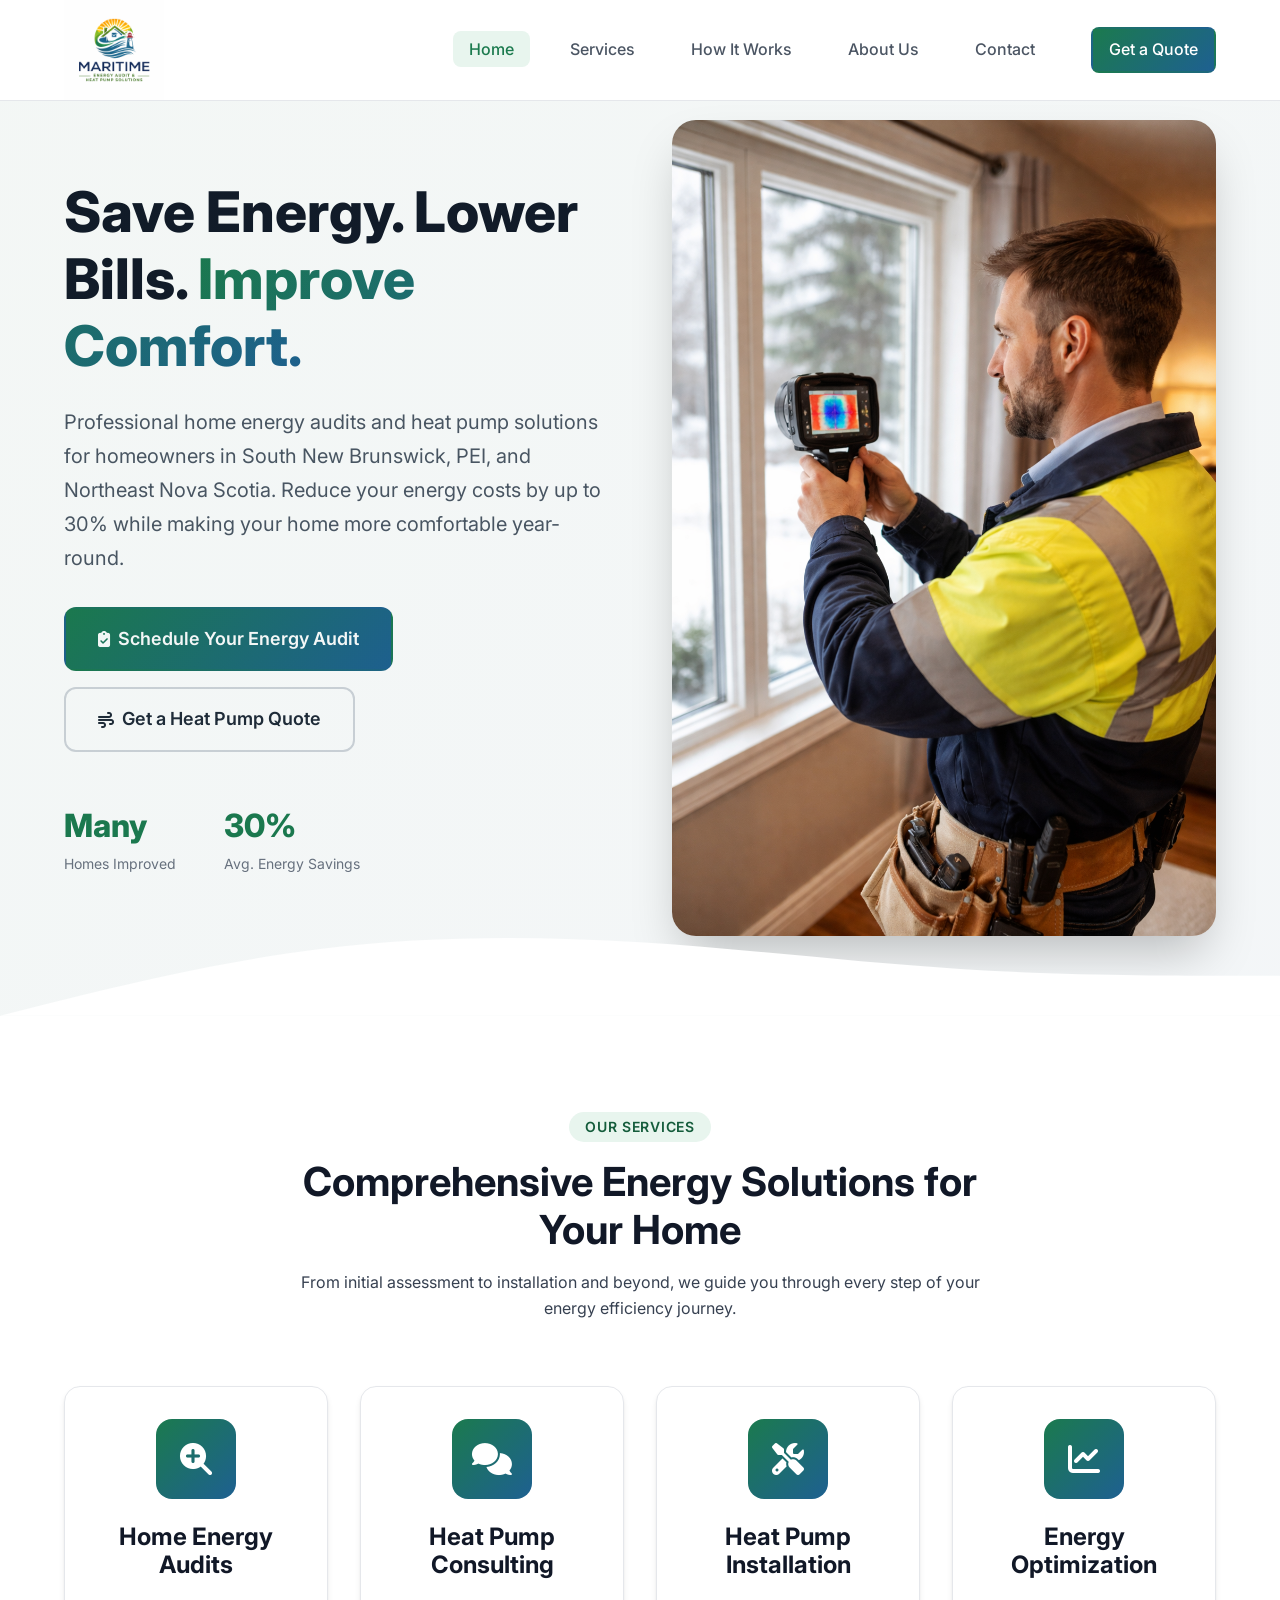
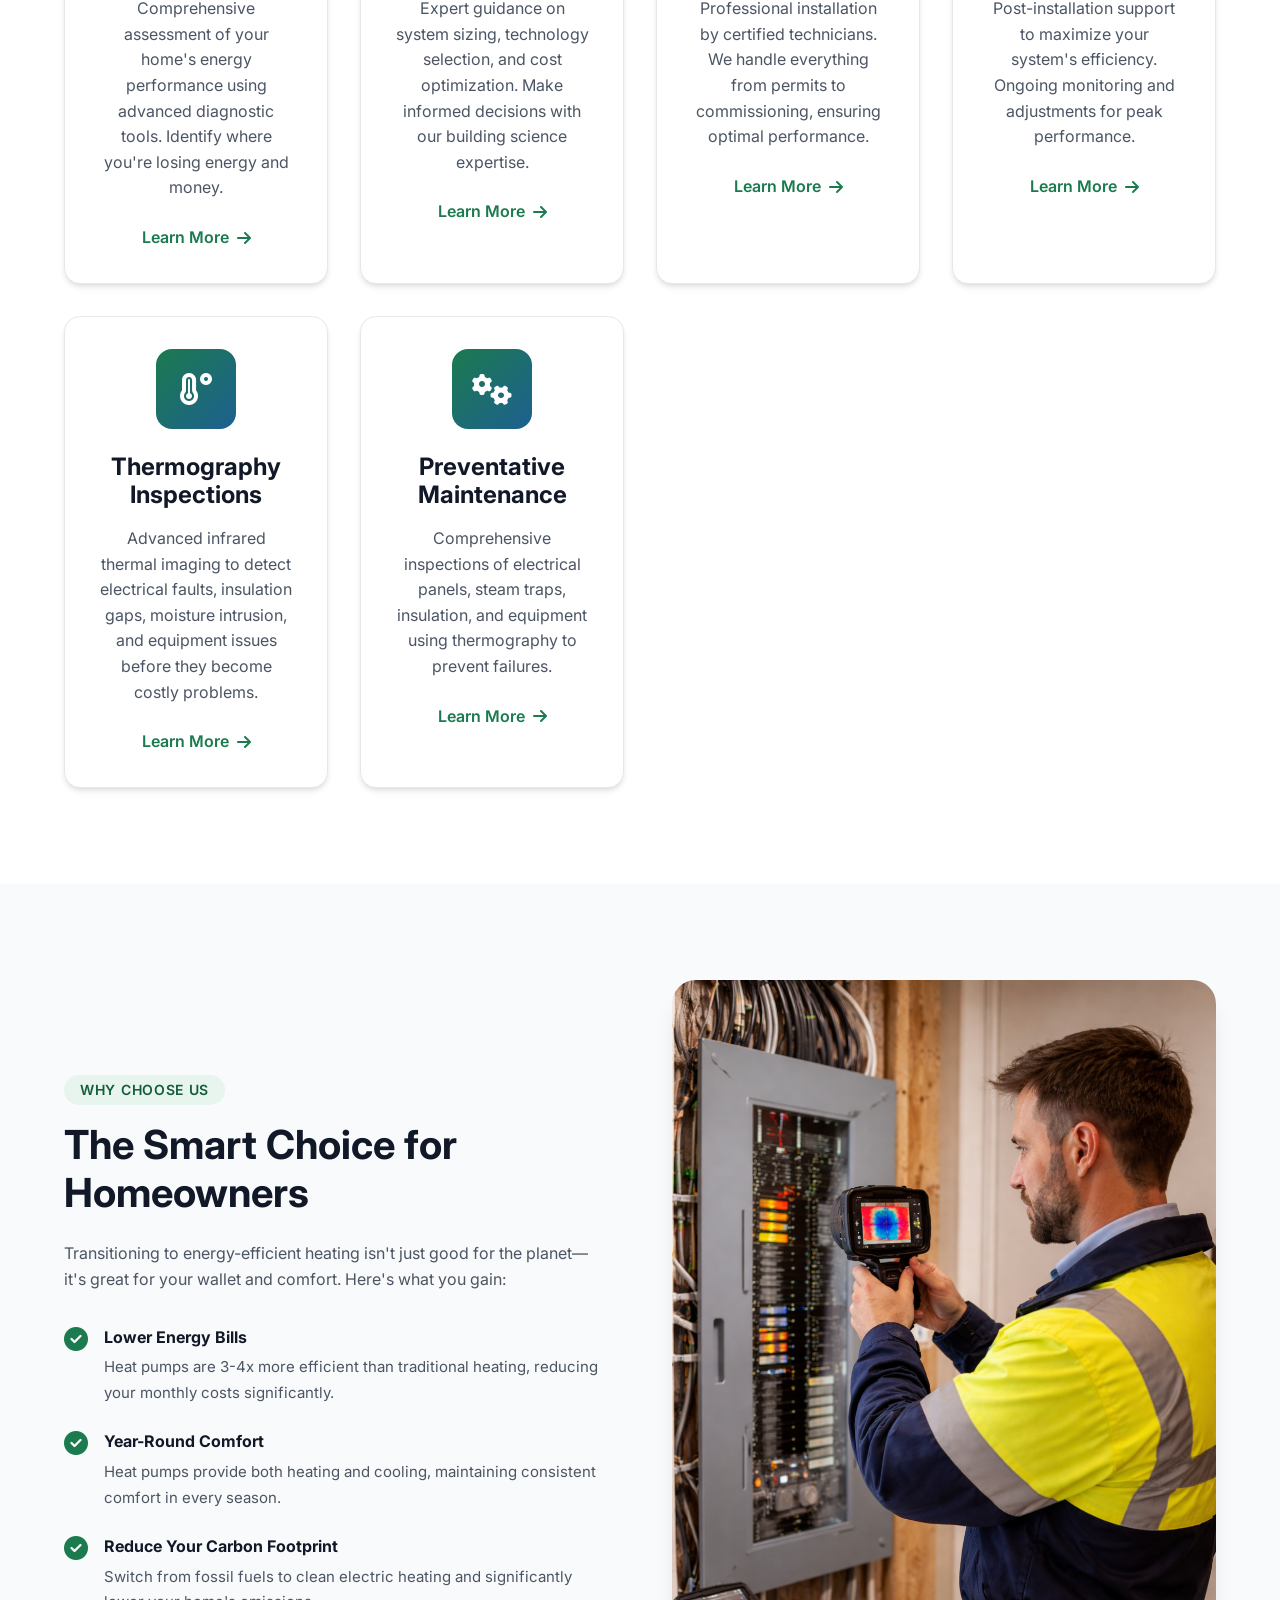
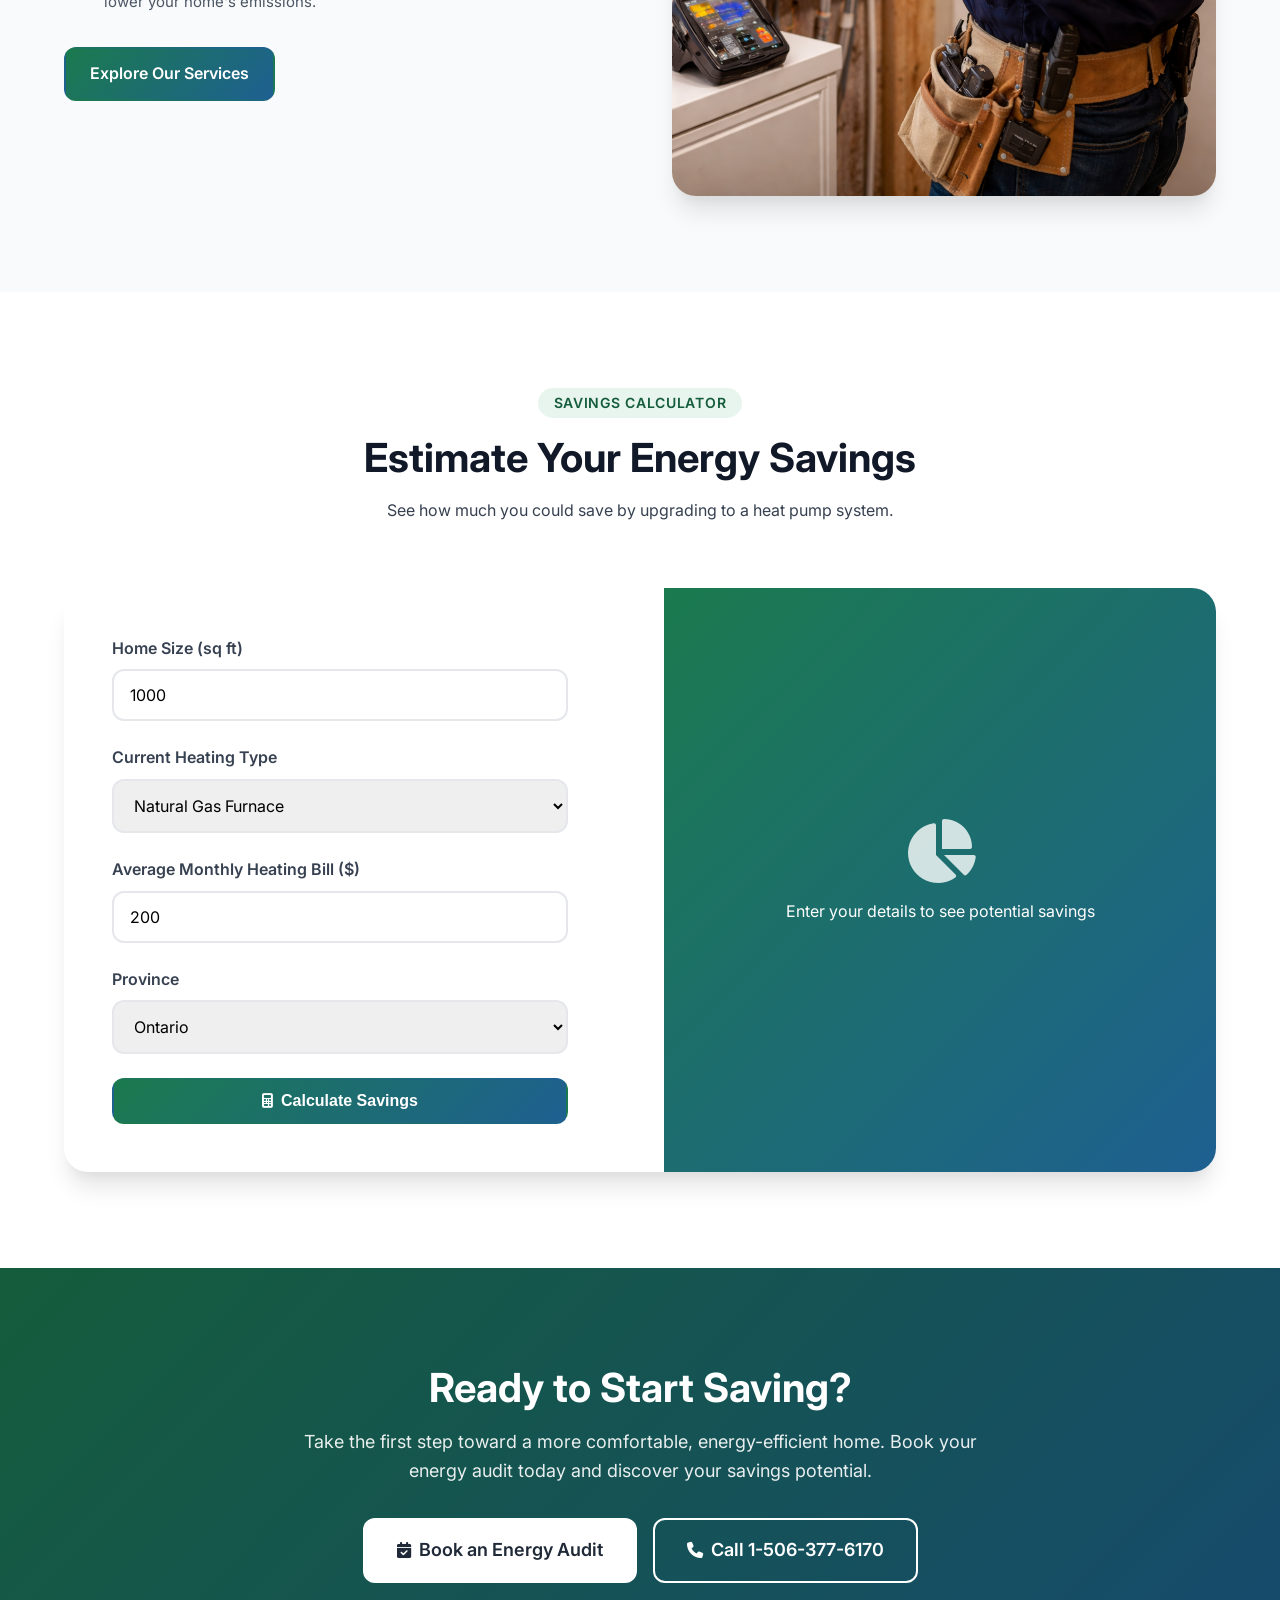
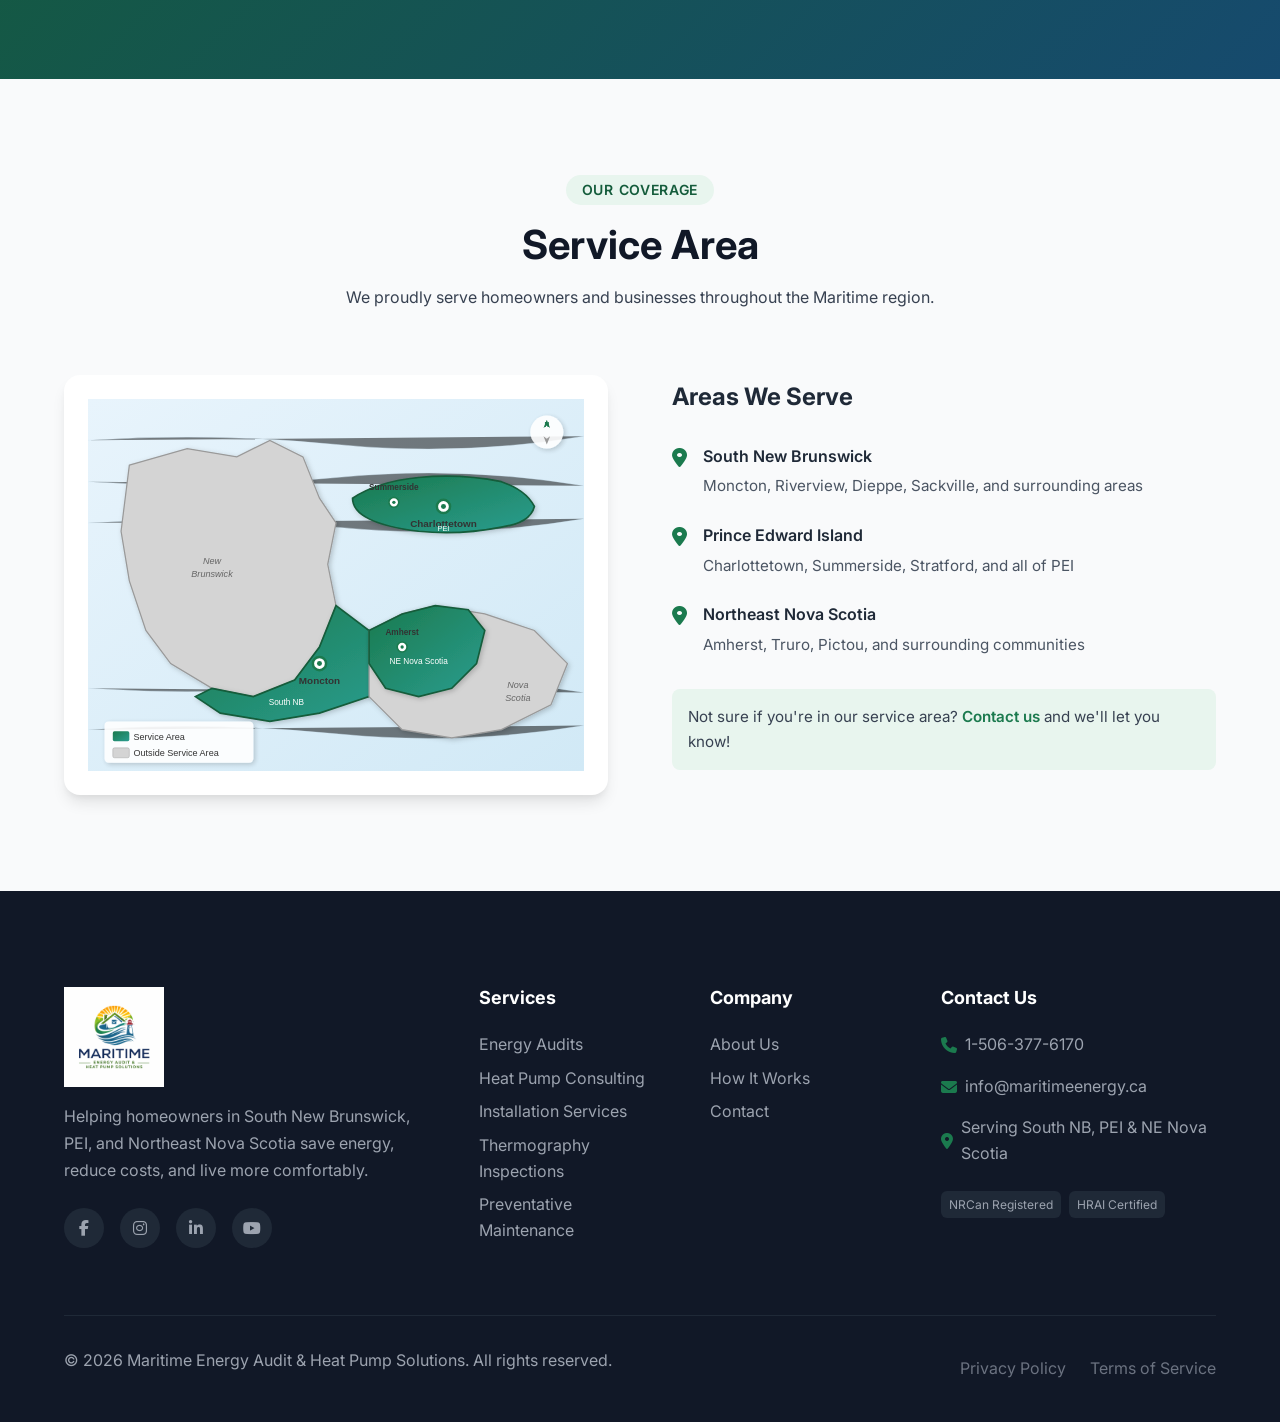
==== commit 3f9532a5: "Update homepage CTA button text and add new images" ====
--- a/index.html
+++ b/index.html
@@ -44,7 +44,7 @@
                 <div class="hero-buttons">
                     <a href="contact.html?service=audit" class="btn btn-primary btn-lg">
                         <i class="fas fa-clipboard-check"></i>
-                        Book an Energy Audit
+                        Schedule Your Energy Audit
                     </a>
                     <a href="contact.html?service=heatpump" class="btn btn-secondary btn-lg">
                         <i class="fas fa-wind"></i>
--- a/css/styles.css
+++ b/css/styles.css
@@ -1,5 +1,5 @@
 /* ===================================
-   GreenHome Energy Solutions
+   Maritime Energy Audit & Heat Pump Solutions
    Main Stylesheet
    =================================== */
 
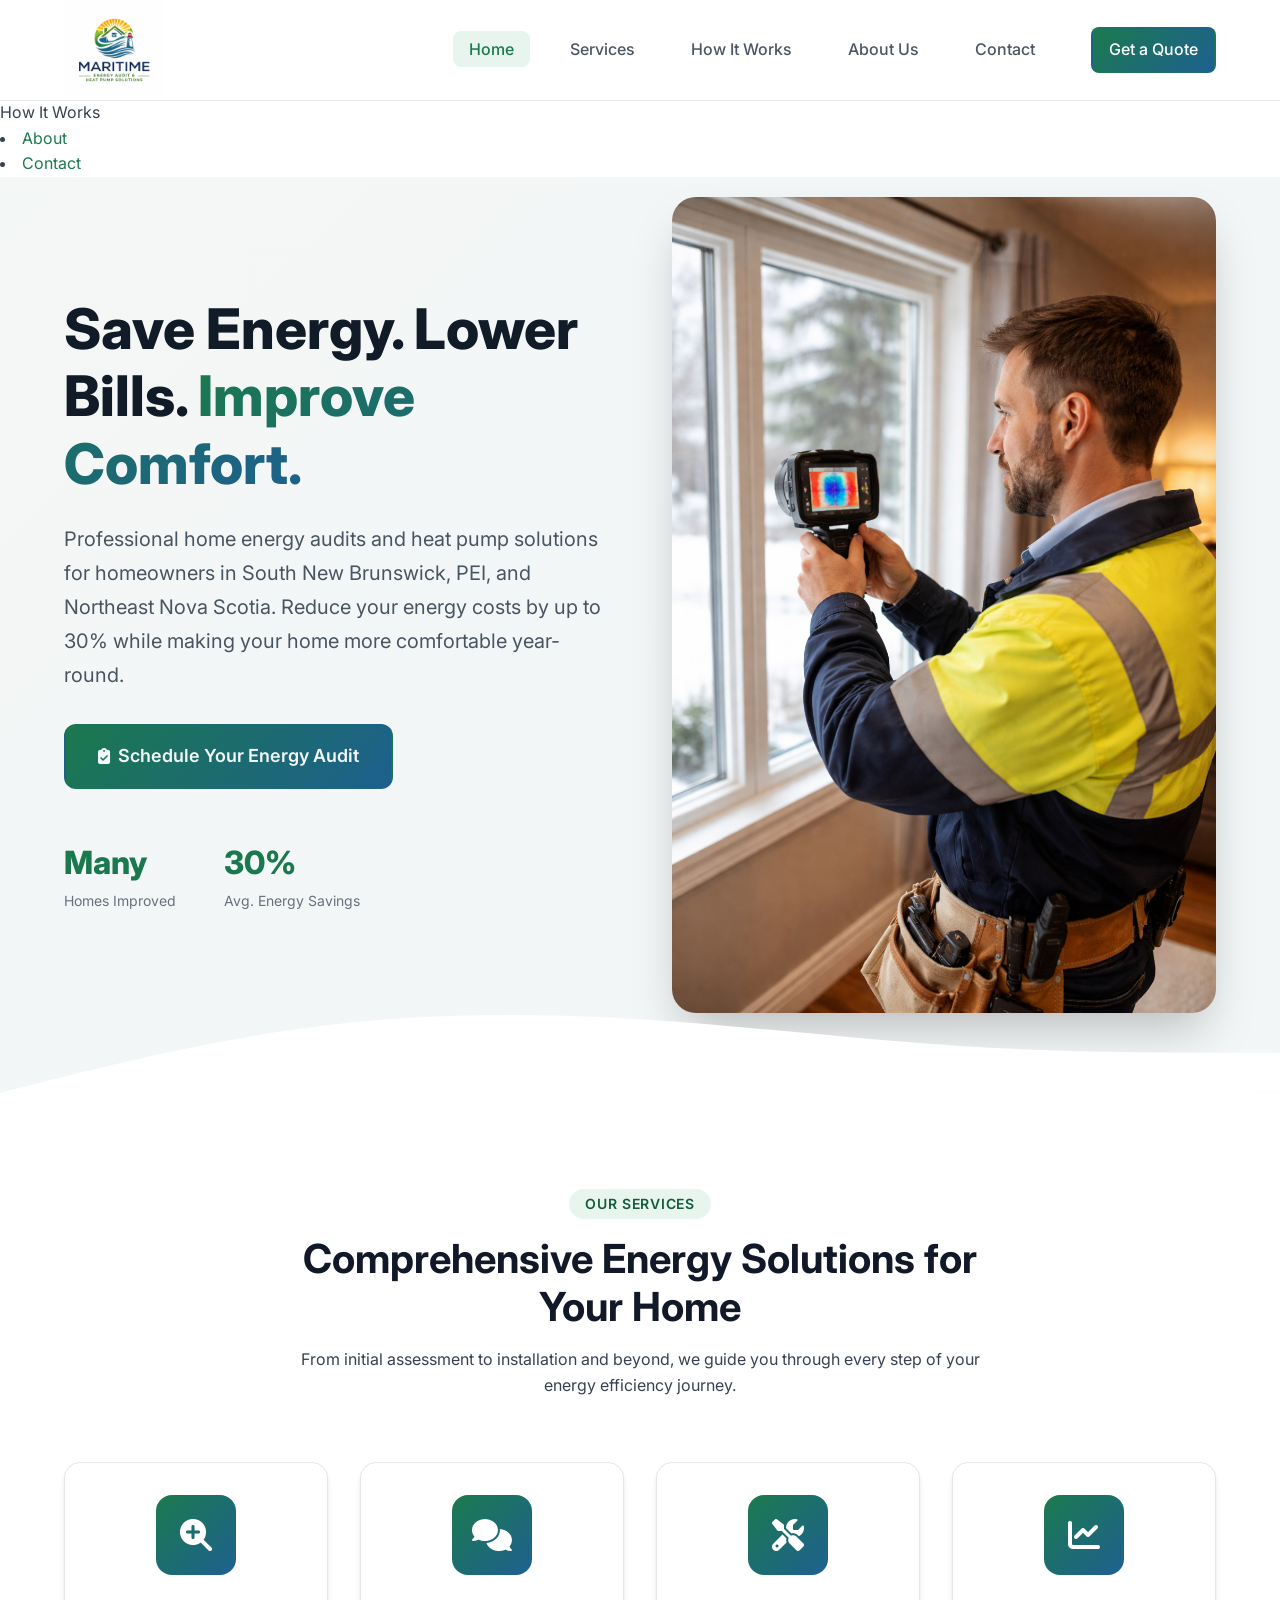
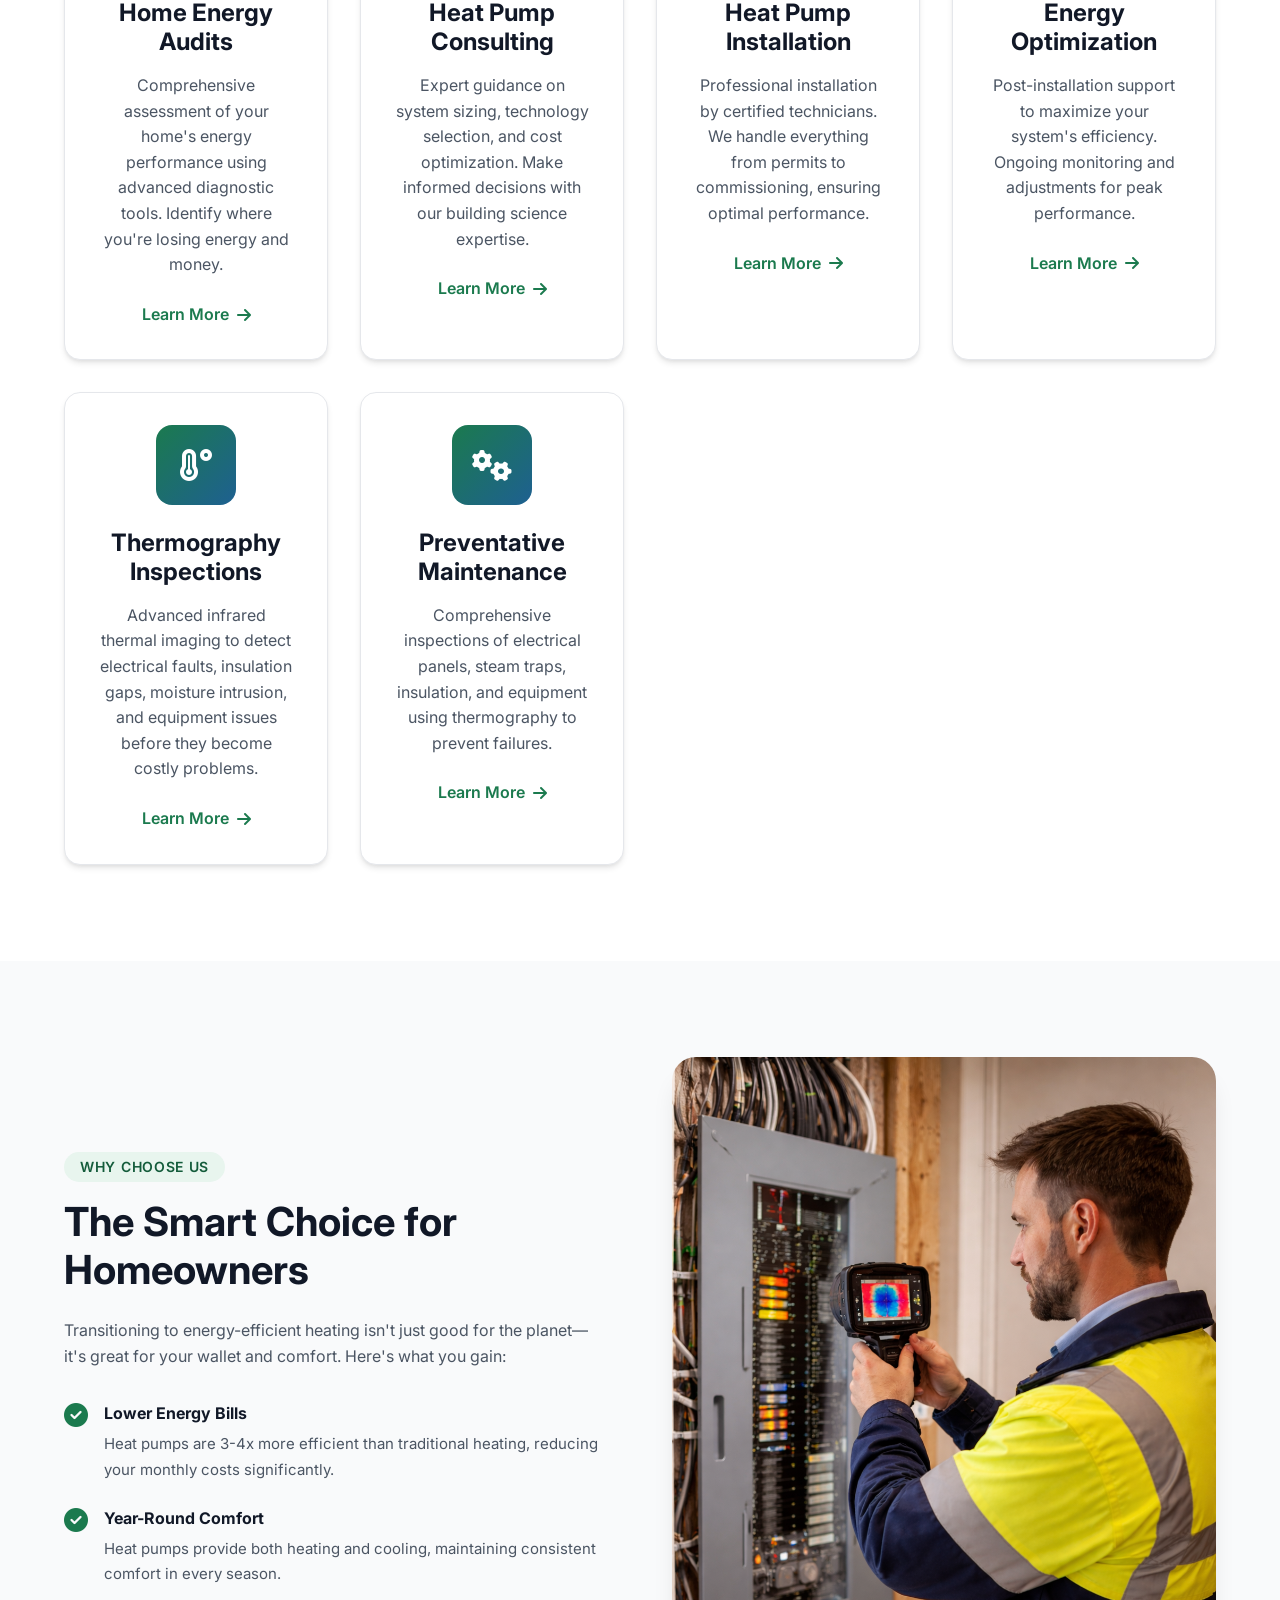
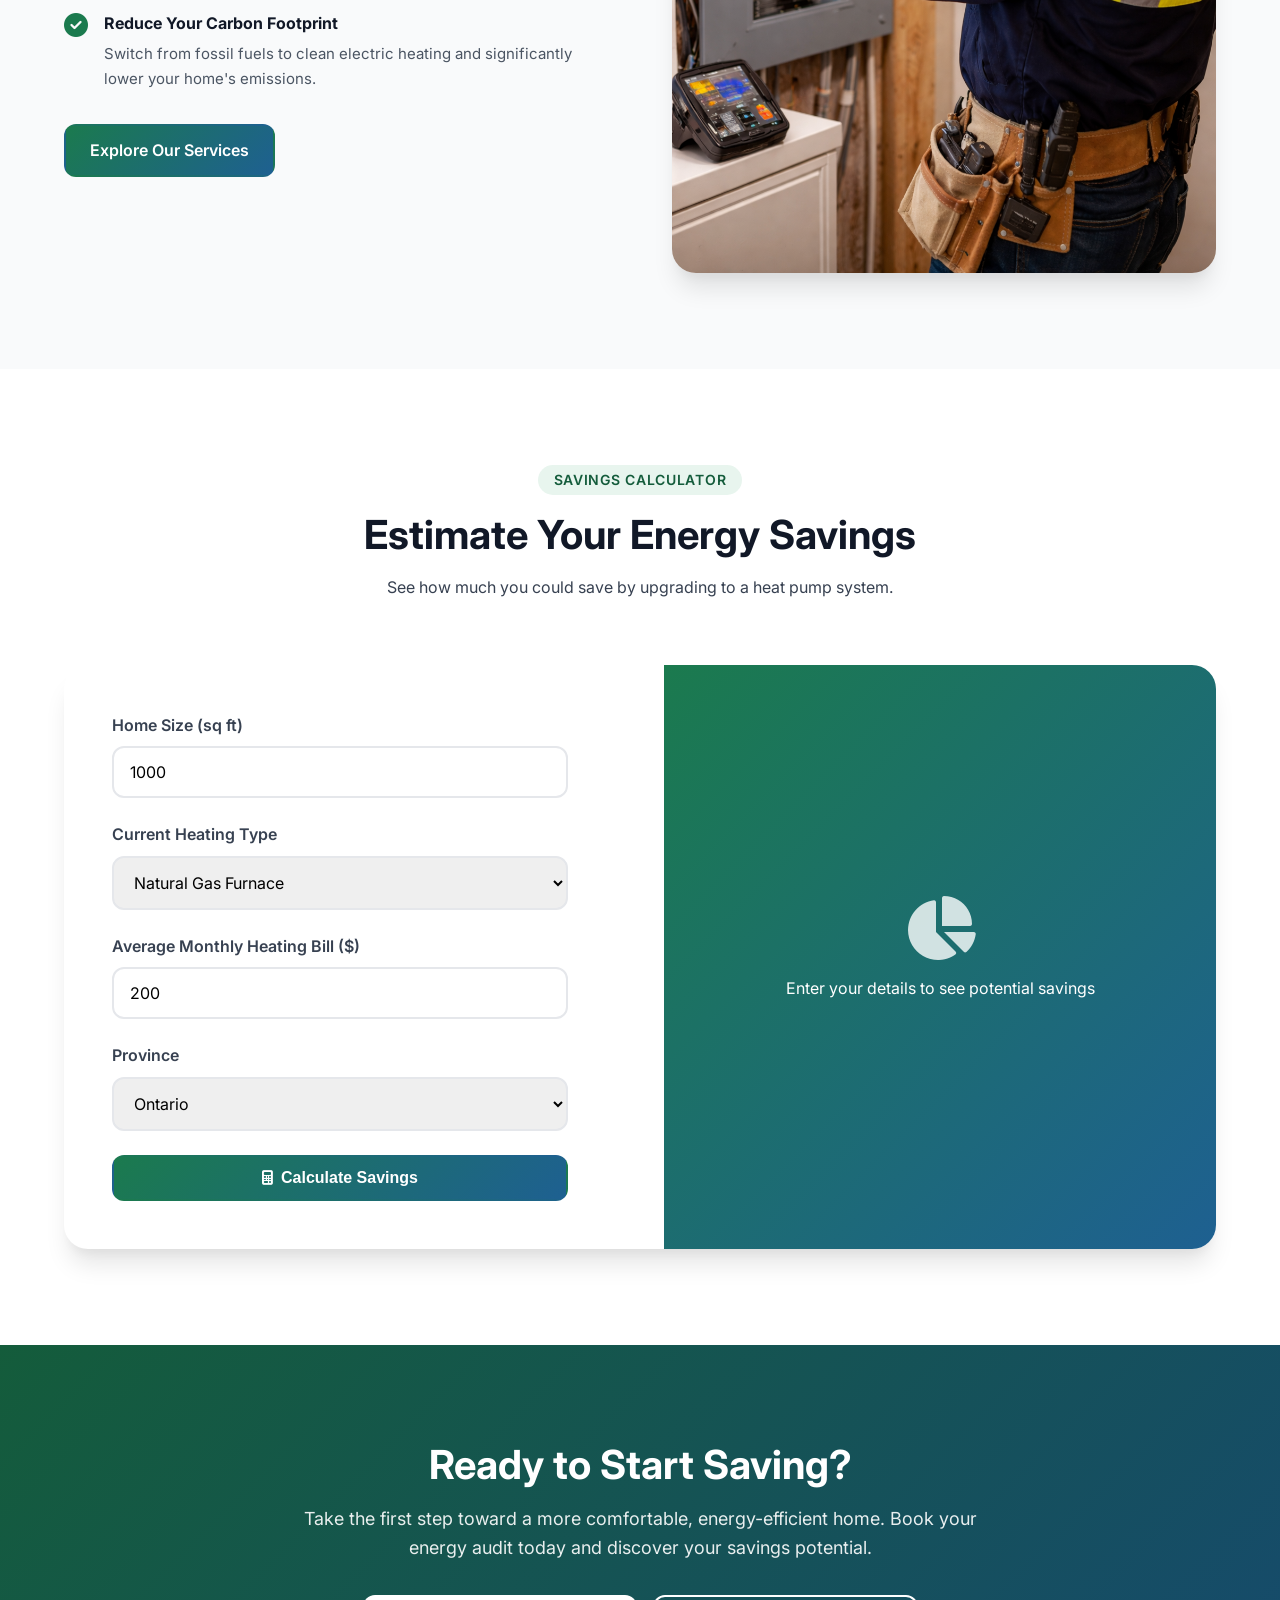
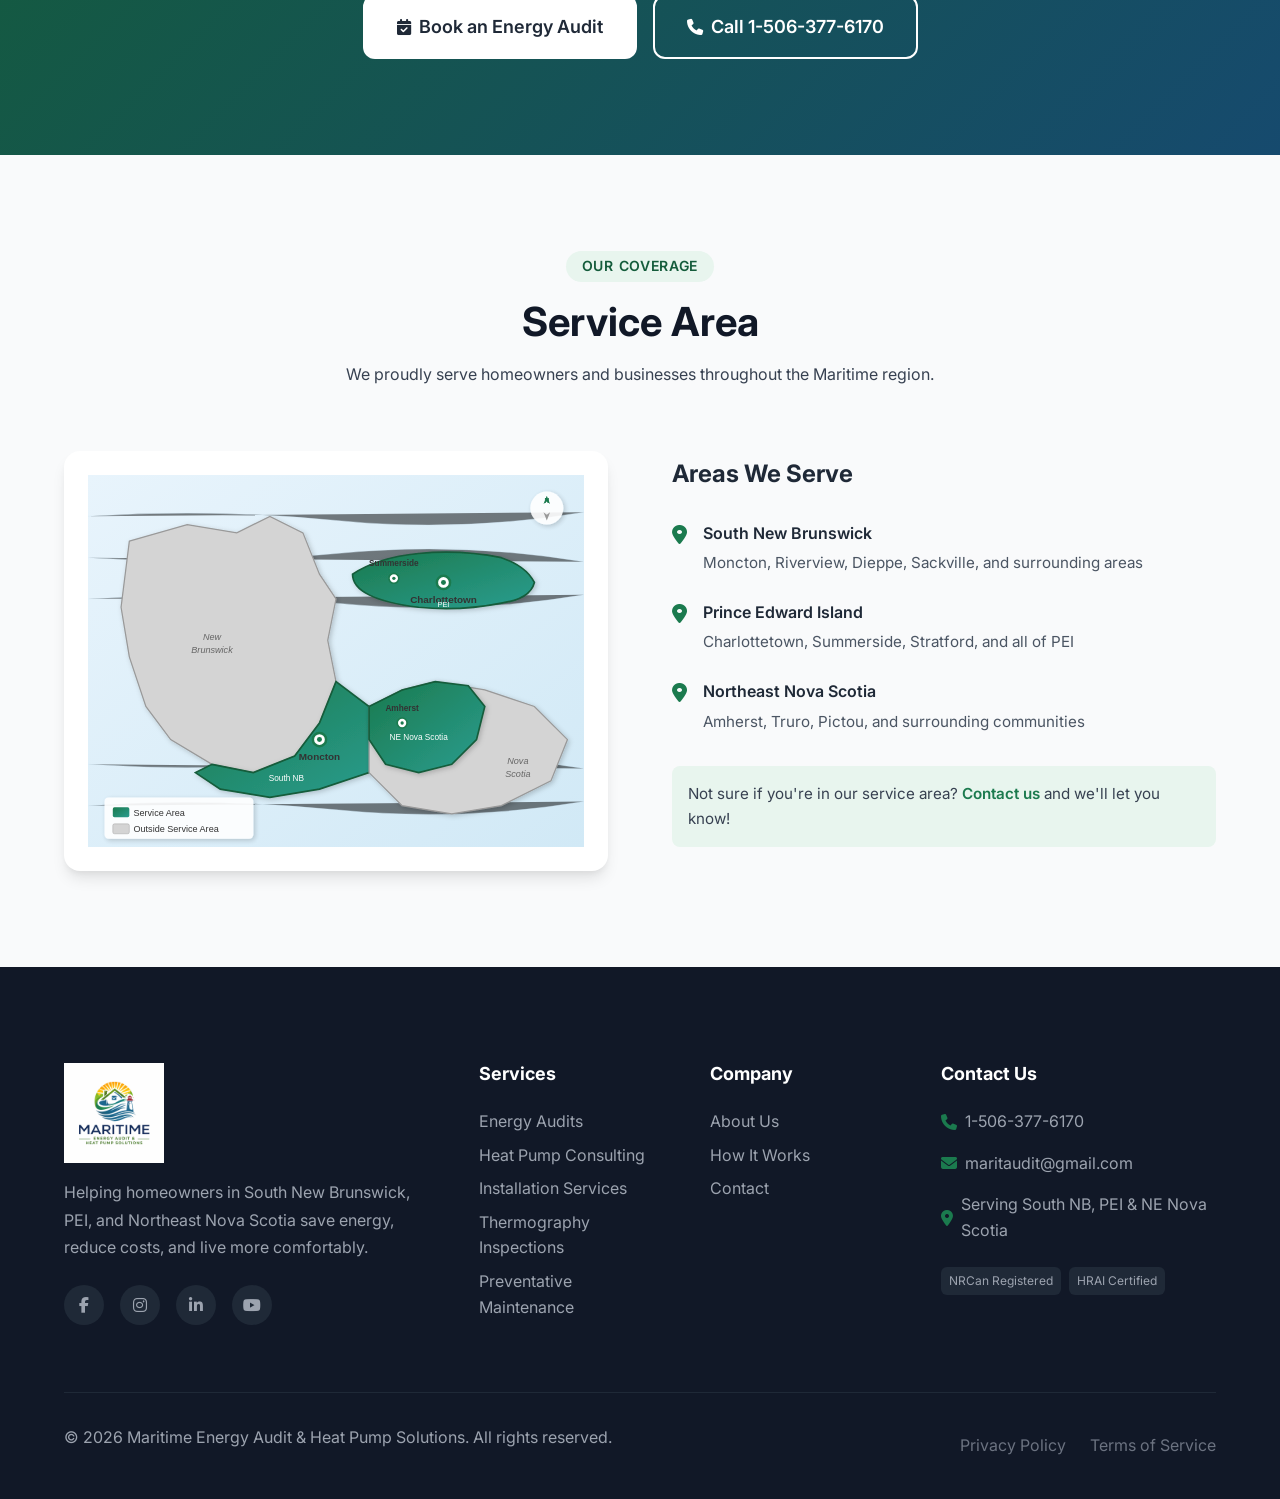
==== commit cfa4f5ff: "Update email addresses and remove quote form - Changed all email addresses from info@maritimeenergy." ====
--- a/index.html
+++ b/index.html
@@ -1,6 +1,8 @@
 <!DOCTYPE html>
-<html lang="en">
-<head>
+<html lang="                <li><a href="how-it-works.html">How It Works</a></li>
+                <li><a href="about.html">About</a></li>
+                <li><a href="contact.html">Contact</a></li>
+            </ul><head>
     <meta charset="UTF-8">
     <meta name="viewport" content="width=device-width, initial-scale=1.0">
     <meta name="description" content="Professional home energy audits, heat pump consulting, and installation services in South New Brunswick, PEI, and Northeast Nova Scotia. Save energy, lower bills, and improve home comfort with Maritime Energy Audit & Heat Pump Solutions.">
@@ -46,10 +48,6 @@
                         <i class="fas fa-clipboard-check"></i>
                         Schedule Your Energy Audit
                     </a>
-                    <a href="contact.html?service=heatpump" class="btn btn-secondary btn-lg">
-                        <i class="fas fa-wind"></i>
-                        Get a Heat Pump Quote
-                    </a>
                 </div>
                 <div class="hero-stats">
                     <div class="stat">
@@ -328,7 +326,7 @@
                     <h4>Contact Us</h4>
                     <ul>
                         <li><i class="fas fa-phone"></i> 1-506-377-6170</li>
-                        <li><i class="fas fa-envelope"></i> info@maritimeenergy.ca</li>
+                        <li><i class="fas fa-envelope"></i> maritaudit@gmail.com</li>
                         <li><i class="fas fa-map-marker-alt"></i> Serving South NB, PEI & NE Nova Scotia</li>
                     </ul>
                     <div class="certifications">
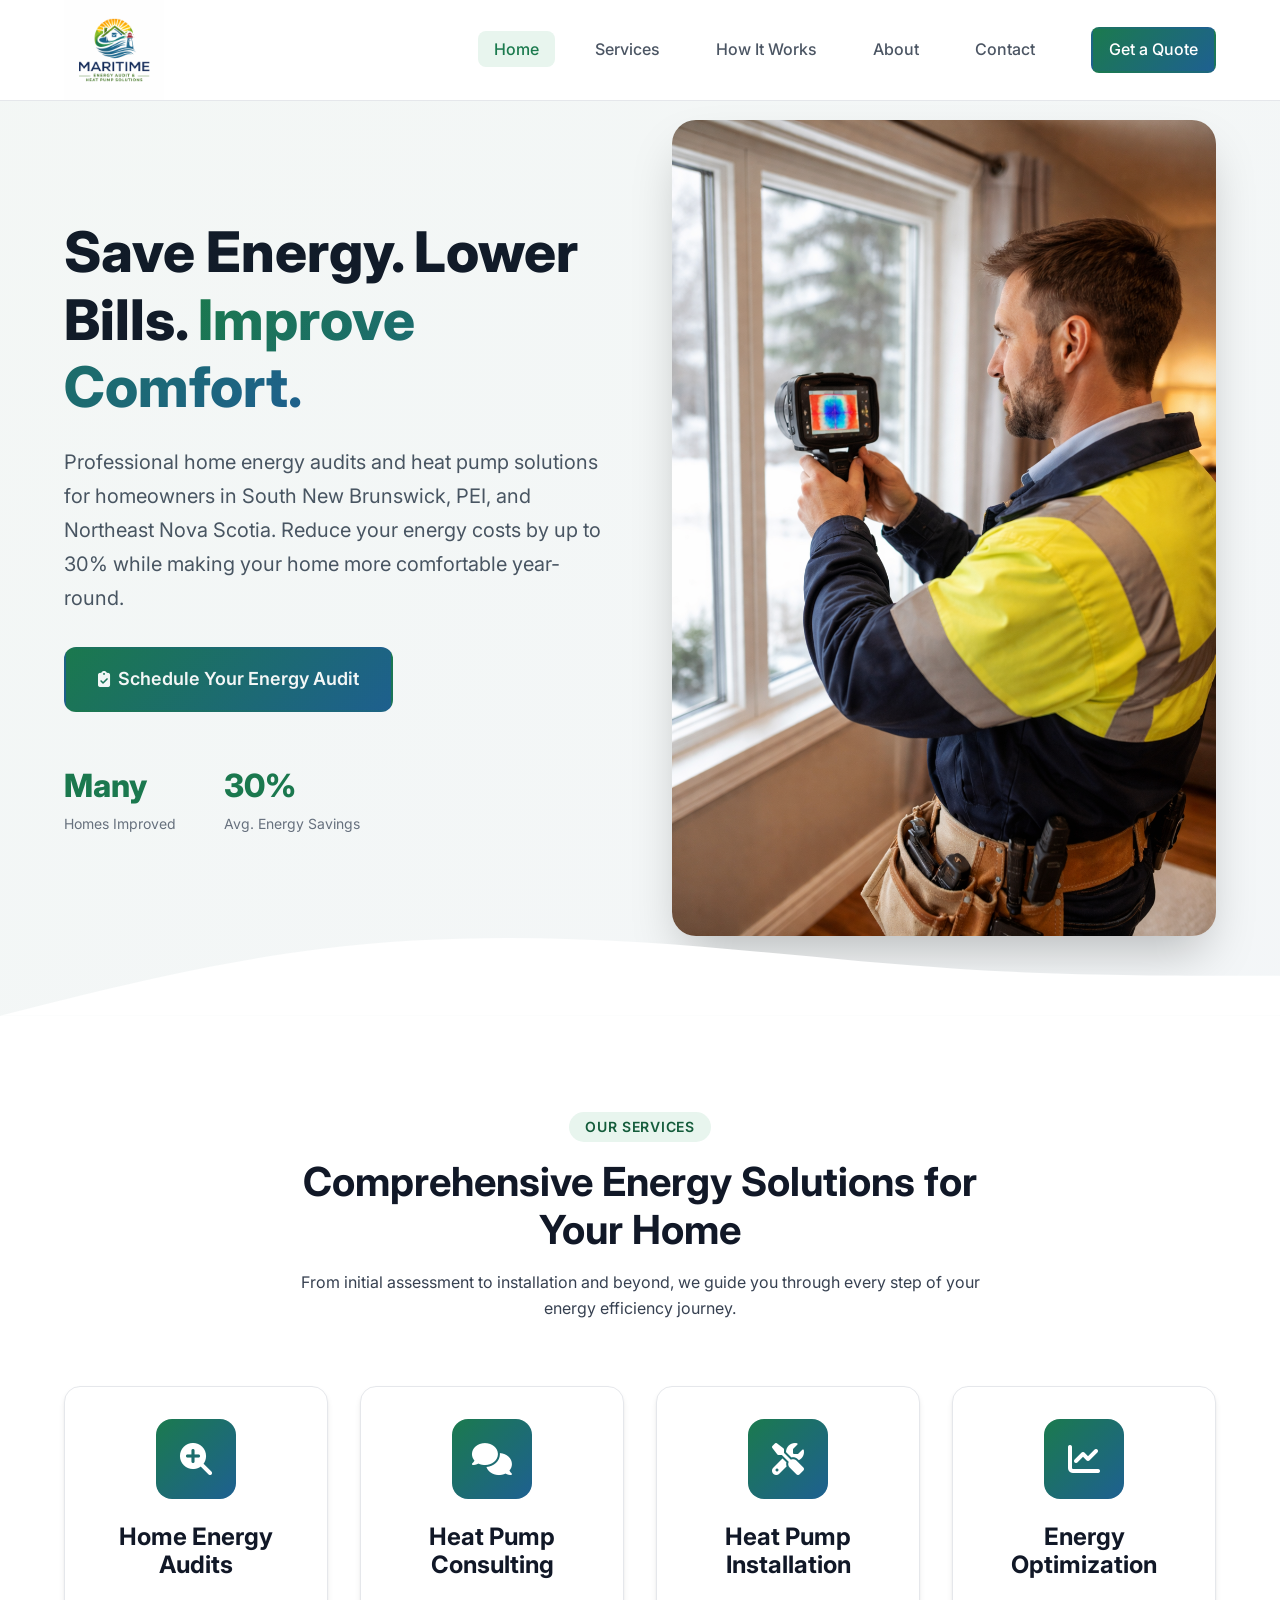
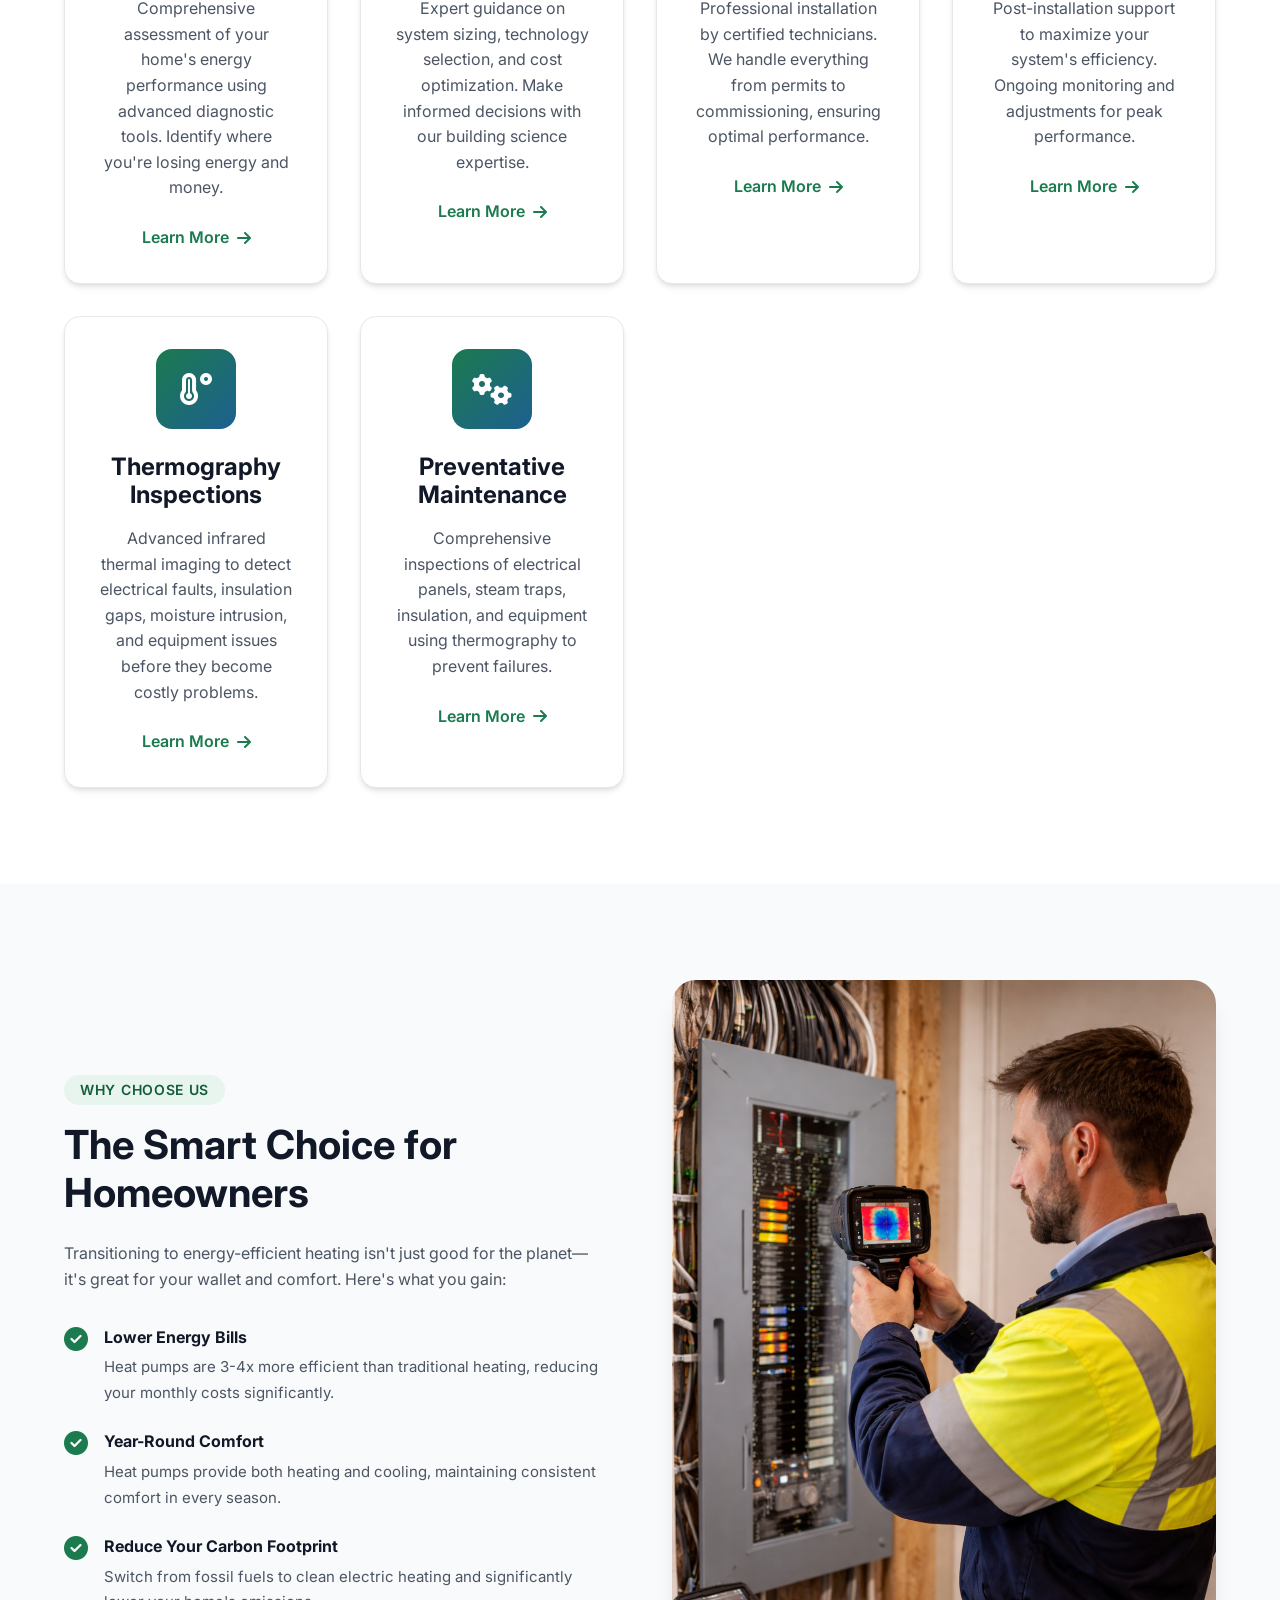
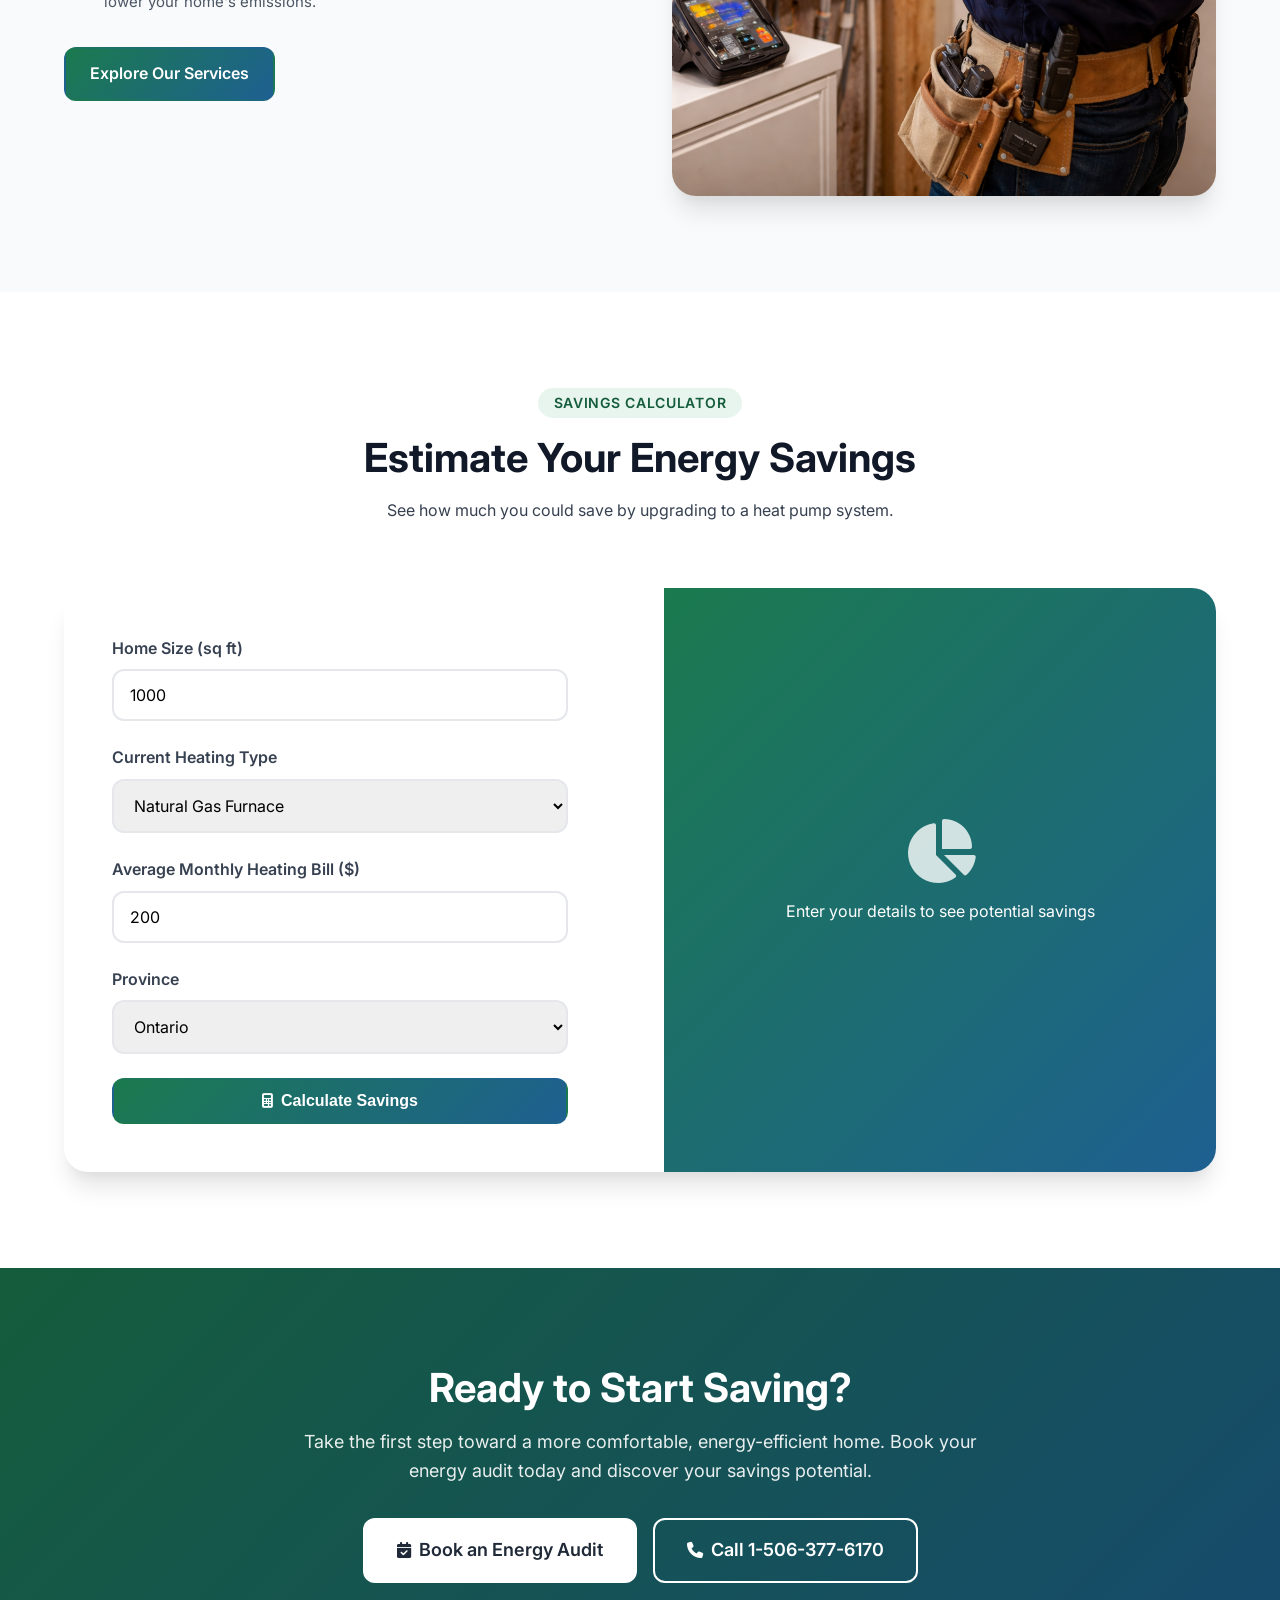
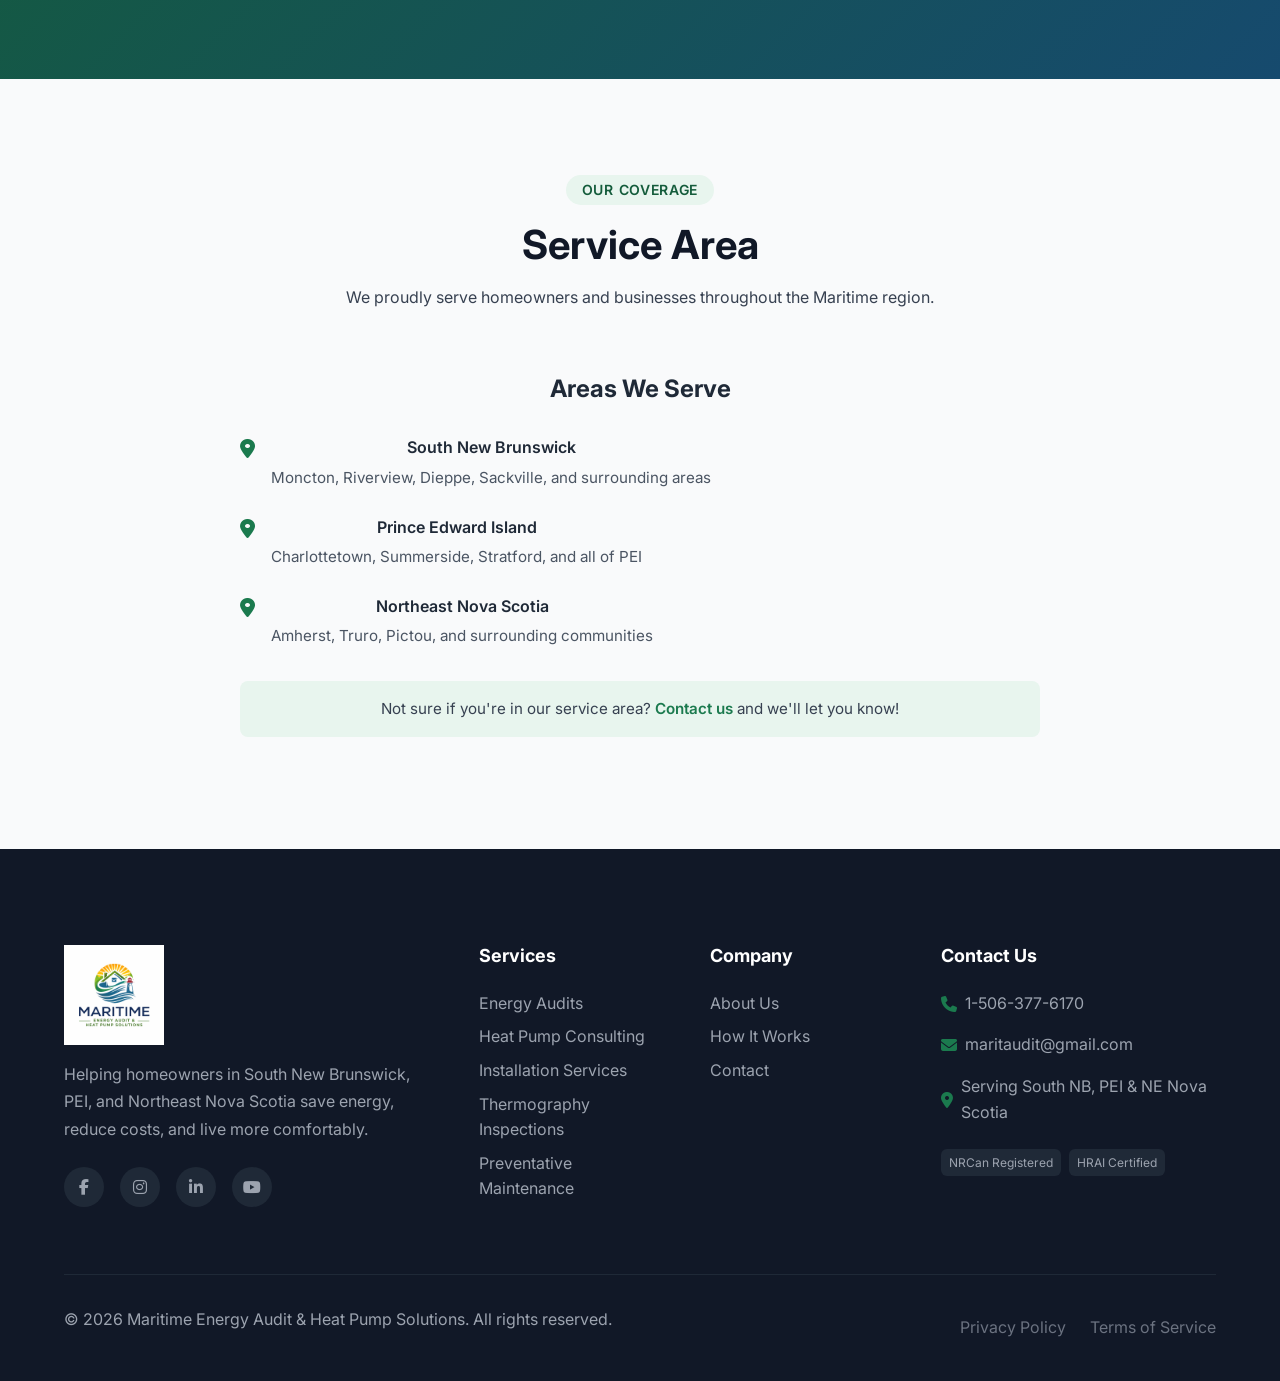
==== commit be10eaa9: "Clean up About page: remove credentials section and team photo placeholders - Remove entire credenti" ====
--- a/index.html
+++ b/index.html
@@ -1,8 +1,6 @@
 <!DOCTYPE html>
-<html lang="                <li><a href="how-it-works.html">How It Works</a></li>
-                <li><a href="about.html">About</a></li>
-                <li><a href="contact.html">Contact</a></li>
-            </ul><head>
+<html lang="en">
+<head>
     <meta charset="UTF-8">
     <meta name="viewport" content="width=device-width, initial-scale=1.0">
     <meta name="description" content="Professional home energy audits, heat pump consulting, and installation services in South New Brunswick, PEI, and Northeast Nova Scotia. Save energy, lower bills, and improve home comfort with Maritime Energy Audit & Heat Pump Solutions.">
@@ -29,7 +27,7 @@
                 <li><a href="index.html" class="active">Home</a></li>
                 <li><a href="services.html">Services</a></li>
                 <li><a href="how-it-works.html">How It Works</a></li>
-                <li><a href="about.html">About Us</a></li>
+                <li><a href="about.html">About</a></li>
                 <li><a href="contact.html">Contact</a></li>
                 <li><a href="contact.html" class="btn btn-primary btn-nav">Get a Quote</a></li>
             </ul>
@@ -254,9 +252,6 @@
                 <p>We proudly serve homeowners and businesses throughout the Maritime region.</p>
             </div>
             <div class="service-area-content">
-                <div class="service-area-map-container">
-                    <img src="images/service-area-map.svg" alt="Service area map showing South New Brunswick, PEI, and Northeast Nova Scotia" class="service-area-map-img">
-                </div>
                 <div class="service-area-details">
                     <h3>Areas We Serve</h3>
                     <div class="area-list">
--- a/css/styles.css
+++ b/css/styles.css
@@ -522,23 +522,24 @@
 .page-hero {
     background: var(--gradient-hero);
     /* reduce top padding by ~100px so page hero begins just below header */
-    padding: calc(var(--header-height) + var(--spacing-lg) - 100px) 0 var(--spacing-xl);
+    padding: calc(var(--header-height) + var(--spacing-sm) - 50px) 0 var(--spacing-lg);
     text-align: center;
 }
 
 .page-hero-content {
-    max-width: 700px;
+    max-width: 500px;
     margin: 0 auto;
 }
 
 .page-hero h1 {
     color: var(--white);
-    margin-bottom: var(--spacing-lg);
+    margin-bottom: var(--spacing-sm);
+    font-size: clamp(1.5rem, 4vw, 2rem);
 }
 
 .page-hero p {
     color: rgba(255, 255, 255, 0.9);
-    font-size: 1.25rem;
+    font-size: 1rem;
 }
 
 .page-hero .section-tag {
@@ -954,24 +955,9 @@
 
 /* ===== Service Area Section ===== */
 .service-area-content {
-    display: grid;
-    grid-template-columns: 1fr 1fr;
-    gap: var(--spacing-3xl);
-    align-items: center;
-}
-
-.service-area-map-container {
-    background: var(--white);
-    border-radius: var(--radius-xl);
-    padding: var(--spacing-lg);
-    box-shadow: var(--shadow-lg);
-    overflow: hidden;
-}
-
-.service-area-map-img {
-    width: 100%;
-    height: auto;
-    display: block;
+    max-width: 800px;
+    margin: 0 auto;
+    text-align: center;
 }
 
 .service-area-details h3 {
@@ -1029,16 +1015,7 @@
     text-decoration: underline;
 }
 
-@media (max-width: 768px) {
-    .service-area-content {
-        grid-template-columns: 1fr;
-        gap: var(--spacing-xl);
-    }
-    
-    .service-area-map-container {
-        order: -1;
-    }
-}
+
 
 /* ===== Footer ===== */
 .footer {
@@ -1461,27 +1438,13 @@
 
 .process-step {
     display: grid;
-    grid-template-columns: 60px 1fr 1fr;
+    grid-template-columns: 60px 1fr;
     gap: var(--spacing-2xl);
     margin-bottom: var(--spacing-3xl);
     position: relative;
 }
 
-.process-step.reverse {
-    grid-template-columns: 1fr 1fr 60px;
-}
-
-.process-step.reverse .step-number {
-    order: 3;
-}
-
-.process-step.reverse .step-content {
-    order: 2;
-}
-
-.process-step.reverse .step-image {
-    order: 1;
-}
+
 
 .step-number {
     width: 60px;
@@ -2079,10 +2042,8 @@
 
 /* ===== About Page ===== */
 .mission-grid {
-    display: grid;
-    grid-template-columns: 1.2fr 1fr;
-    gap: var(--spacing-3xl);
-    align-items: center;
+    max-width: 800px;
+    margin: 0 auto;
 }
 
 .mission-content .lead {
@@ -2342,236 +2303,98 @@
 
 /* ===== Contact Page ===== */
 .contact-grid {
-    display: grid;
-    grid-template-columns: 1.5fr 1fr;
-    gap: var(--spacing-3xl);
+    display: flex;
+    justify-content: center;
 }
 
 .contact-form-wrapper {
     background: var(--white);
     border-radius: var(--radius-xl);
-    padding: var(--spacing-2xl);
+    padding: var(--spacing-xl);
     box-shadow: var(--shadow-lg);
-}
-
-.form-header {
-    margin-bottom: var(--spacing-xl);
-}
-
-.form-header h2 {
-    margin-bottom: var(--spacing-sm);
-}
-
-.form-header p {
-    color: var(--gray-600);
-}
-
-.form-row {
-    display: grid;
-    grid-template-columns: repeat(auto-fit, minmax(200px, 1fr));
-    gap: var(--spacing-md);
-}
-
-.checkbox-group {
-    margin: var(--spacing-lg) 0;
-}
-
-.checkbox-label {
-    display: flex;
-    align-items: flex-start;
-    gap: var(--spacing-md);
-    cursor: pointer;
-}
-
-.checkbox-label input {
-    width: auto;
-    margin-top: 4px;
-}
-
-.checkbox-label span {
-    font-size: 0.9375rem;
-    color: var(--gray-600);
-}
-
-.checkbox-label a {
-    color: var(--primary-green);
-}
-
-.form-success {
+    display: flex;
+    flex-direction: column;
+    max-width: 600px;
+    width: 100%;
+    border: 1px solid var(--gray-200);
+}
+
+.contact-info-horizontal {
+    display: flex;
+    gap: var(--spacing-lg);
+    margin-top: var(--spacing-xl);
+    justify-content: space-between;
+}
+
+.contact-info-horizontal > div {
+    background: linear-gradient(135deg, var(--gray-50) 0%, var(--white) 100%);
+    border: 2px solid var(--gray-200);
+    border-radius: var(--radius-xl);
+    padding: var(--spacing-lg);
     text-align: center;
-    padding: var(--spacing-3xl);
-}
-
-.success-icon {
-    width: 80px;
-    height: 80px;
-    background: var(--primary-green-light);
-    border-radius: var(--radius-full);
-    display: flex;
-    align-items: center;
-    justify-content: center;
-    margin: 0 auto var(--spacing-lg);
-}
-
-.success-icon i {
-    font-size: 2.5rem;
-    color: var(--primary-green);
-}
-
-.form-success h3 {
-    margin-bottom: var(--spacing-md);
-}
-
-.form-success p {
-    color: var(--gray-600);
-    margin-bottom: var(--spacing-xl);
-}
-
-.contact-sidebar {
-    display: flex;
-    flex-direction: column;
-    gap: var(--spacing-xl);
-}
-
-.contact-info-card,
-.service-area-card,
-.quick-links-card,
-.trust-card {
-    background: var(--white);
-    border-radius: var(--radius-xl);
-    padding: var(--spacing-xl);
-    box-shadow: var(--shadow-md);
-}
-
-.contact-info-card h3,
-.service-area-card h3,
-.quick-links-card h3,
-.trust-card h3 {
-    margin-bottom: var(--spacing-lg);
-}
-
-.contact-methods {
-    display: flex;
-    flex-direction: column;
-    gap: var(--spacing-lg);
-}
-
-.contact-method {
-    display: flex;
-    gap: var(--spacing-md);
-}
-
-.method-icon {
-    width: 50px;
-    height: 50px;
-    background: var(--primary-green-light);
-    border-radius: var(--radius-lg);
-    display: flex;
-    align-items: center;
-    justify-content: center;
-    flex-shrink: 0;
-}
-
-.method-icon i {
-    font-size: 1.25rem;
-    color: var(--primary-green);
-}
-
-.method-details strong {
-    display: block;
-    color: var(--gray-900);
-    margin-bottom: var(--spacing-xs);
-}
-
-.method-details a {
-    display: block;
-    font-weight: 600;
-}
-
-.method-details span {
-    font-size: 0.875rem;
-    color: var(--gray-500);
-}
-
-.map-placeholder {
-    background: var(--gray-100);
-    border-radius: var(--radius-lg);
-    padding: var(--spacing-xl);
-    text-align: center;
-    margin-bottom: var(--spacing-lg);
-}
-
-.map-placeholder i {
-    font-size: 3rem;
-    color: var(--gray-400);
-    margin-bottom: var(--spacing-md);
-}
-
-.map-placeholder span {
-    display: block;
+    flex: 1;
+    transition: all var(--transition-base);
+    position: relative;
+    overflow: hidden;
+}
+
+.contact-info-horizontal > div:hover {
+    transform: translateY(-4px);
+    box-shadow: var(--shadow-xl);
+    border-color: var(--primary-green-light);
+}
+
+.contact-info-horizontal > div::before {
+    content: '';
+    position: absolute;
+    top: 0;
+    left: 0;
+    right: 0;
+    height: 4px;
+    background: var(--gradient-primary);
+    transform: scaleX(0);
+    transition: transform var(--transition-base);
+}
+
+.contact-info-horizontal > div:hover::before {
+    transform: scaleX(1);
+}
+
+.contact-info-horizontal i {
+    font-size: 2rem !important;
+    color: var(--primary-green) !important;
+    margin-bottom: var(--spacing-md) !important;
+    transition: all var(--transition-base);
+}
+
+.contact-info-horizontal > div:hover i {
+    color: var(--primary-green-dark) !important;
+    transform: scale(1.1);
+}
+
+.contact-info-horizontal p {
+    margin-bottom: var(--spacing-sm) !important;
     font-weight: 600;
     color: var(--gray-700);
 }
 
-.map-placeholder p {
-    font-size: 0.875rem;
-    color: var(--gray-500);
-    margin-bottom: 0;
-}
-
-.provinces-served h4 {
-    font-size: 0.9375rem;
-    margin-bottom: var(--spacing-md);
-}
-
-.province-tags {
-    display: flex;
-    flex-wrap: wrap;
-    gap: var(--spacing-sm);
-}
-
-.province-tag {
-    background: var(--primary-green-light);
-    color: var(--primary-green-dark);
-    padding: var(--spacing-xs) var(--spacing-sm);
-    border-radius: var(--radius-full);
-    font-size: 0.75rem;
-    font-weight: 500;
-}
-
-.quick-links-card ul li {
-    margin-bottom: var(--spacing-sm);
-}
-
-.quick-links-card a {
-    display: flex;
-    align-items: center;
-    gap: var(--spacing-sm);
-    padding: var(--spacing-sm);
-    border-radius: var(--radius-md);
-    color: var(--gray-700);
-    transition: all var(--transition-fast);
-}
-
-.quick-links-card a:hover {
-    background: var(--primary-green-light);
-    color: var(--primary-green);
-}
-
-.trust-list li {
-    display: flex;
-    align-items: center;
-    gap: var(--spacing-sm);
-    padding: var(--spacing-sm) 0;
-    border-bottom: 1px solid var(--gray-100);
-}
-
-.trust-list li:last-child {
-    border-bottom: none;
-}
-
-.trust-list i {
-    color: var(--primary-green);
+.contact-info-horizontal a {
+    font-size: 1.25rem !important;
+    font-weight: 700 !important;
+    color: var(--primary-green) !important;
+    text-decoration: none !important;
+    transition: color var(--transition-fast);
+}
+
+.contact-info-horizontal a:hover {
+    color: var(--primary-green-dark) !important;
+}
+
+.contact-info-horizontal p:last-child {
+    margin-top: var(--spacing-md) !important;
+    color: var(--gray-500) !important;
+    font-size: 0.875rem !important;
+    font-weight: 500 !important;
 }
 
 /* ===== Mobile Responsive ===== */
@@ -2681,9 +2504,32 @@
     .comparison-grid,
     .mission-grid,
     .story-content,
-    .help-content,
+    .help-content {
+        grid-template-columns: 1fr;
+    }
+    
     .contact-grid {
-        grid-template-columns: 1fr;
+        justify-content: center;
+    }
+    
+    .contact-form-wrapper {
+        max-width: 100%;
+        margin: 0 var(--spacing-md);
+        padding: var(--spacing-lg);
+    }
+    
+    .contact-info-horizontal {
+        flex-direction: column;
+        gap: var(--spacing-lg);
+    }
+    
+    .contact-info-horizontal > div {
+        padding: var(--spacing-md);
+    }
+    
+    .form-header {
+        padding-bottom: var(--spacing-md);
+        margin-bottom: var(--spacing-lg);
     }
     
     .service-detail-grid,
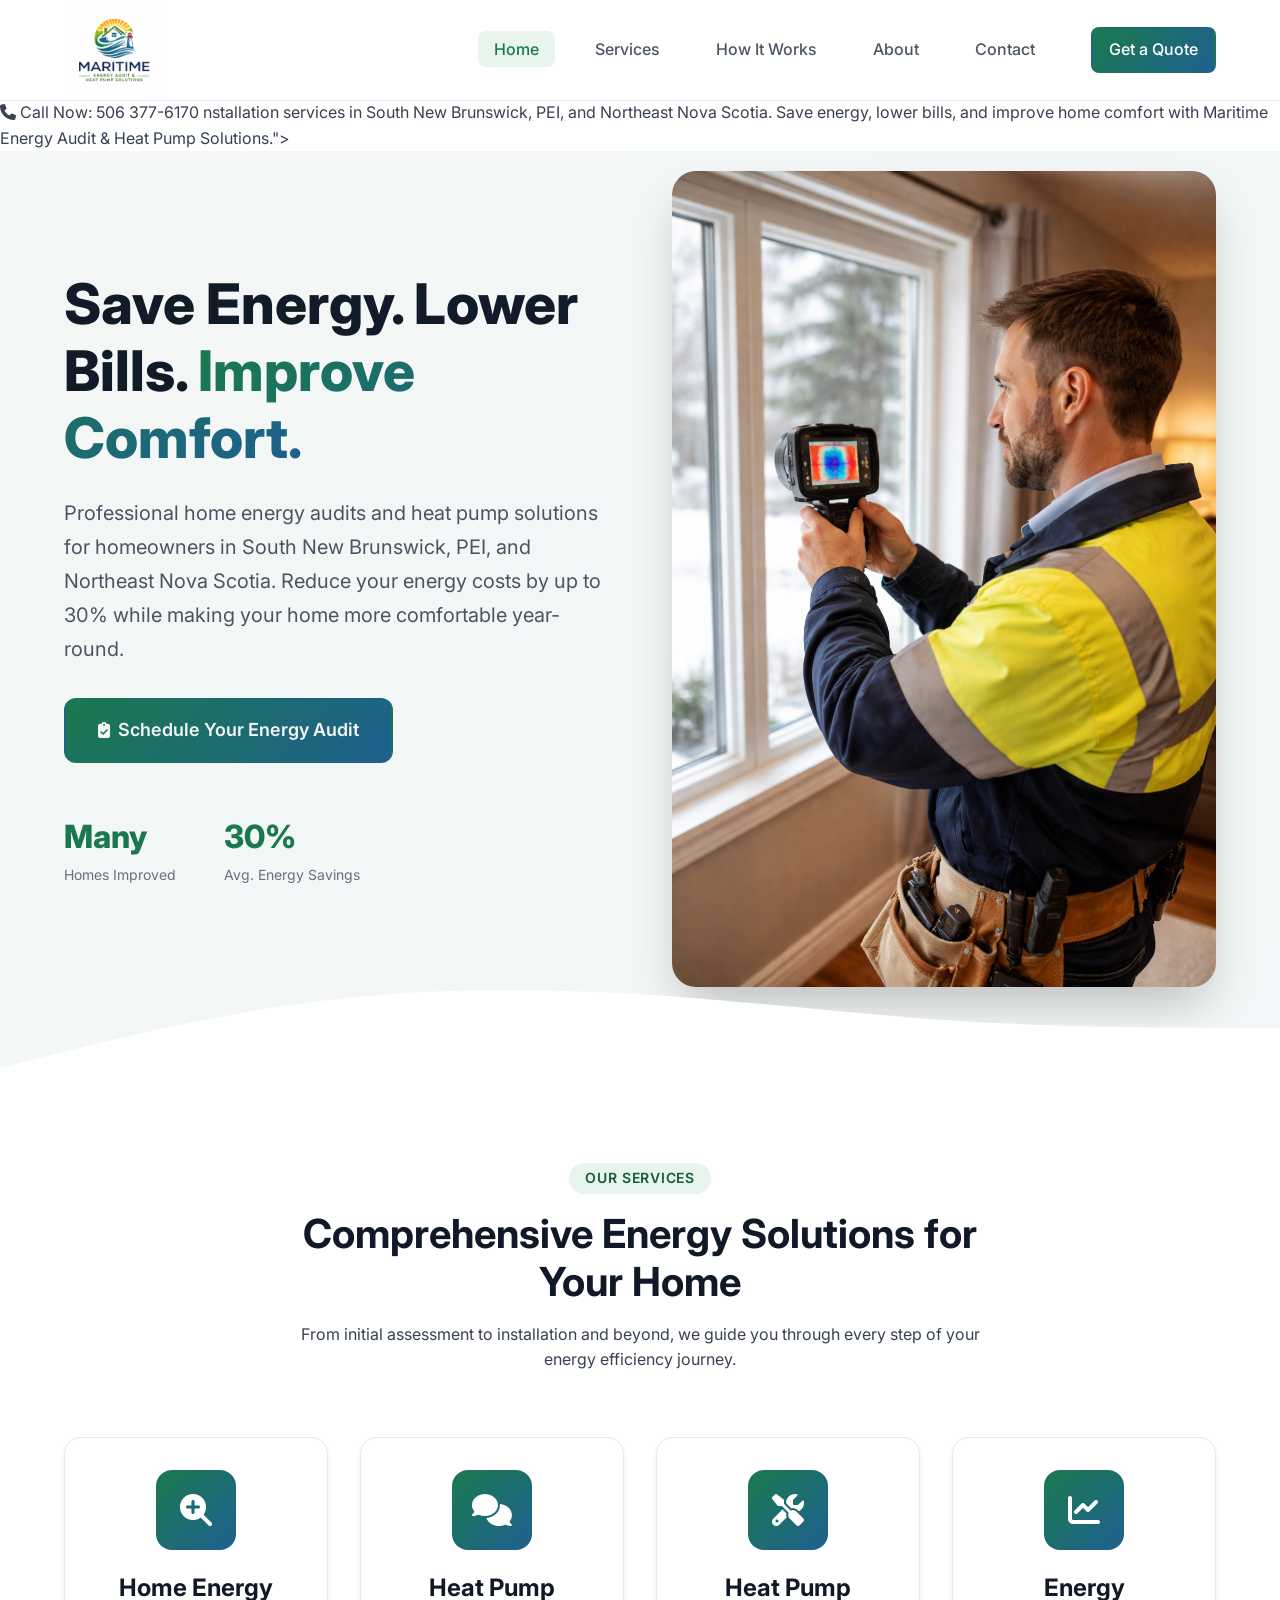
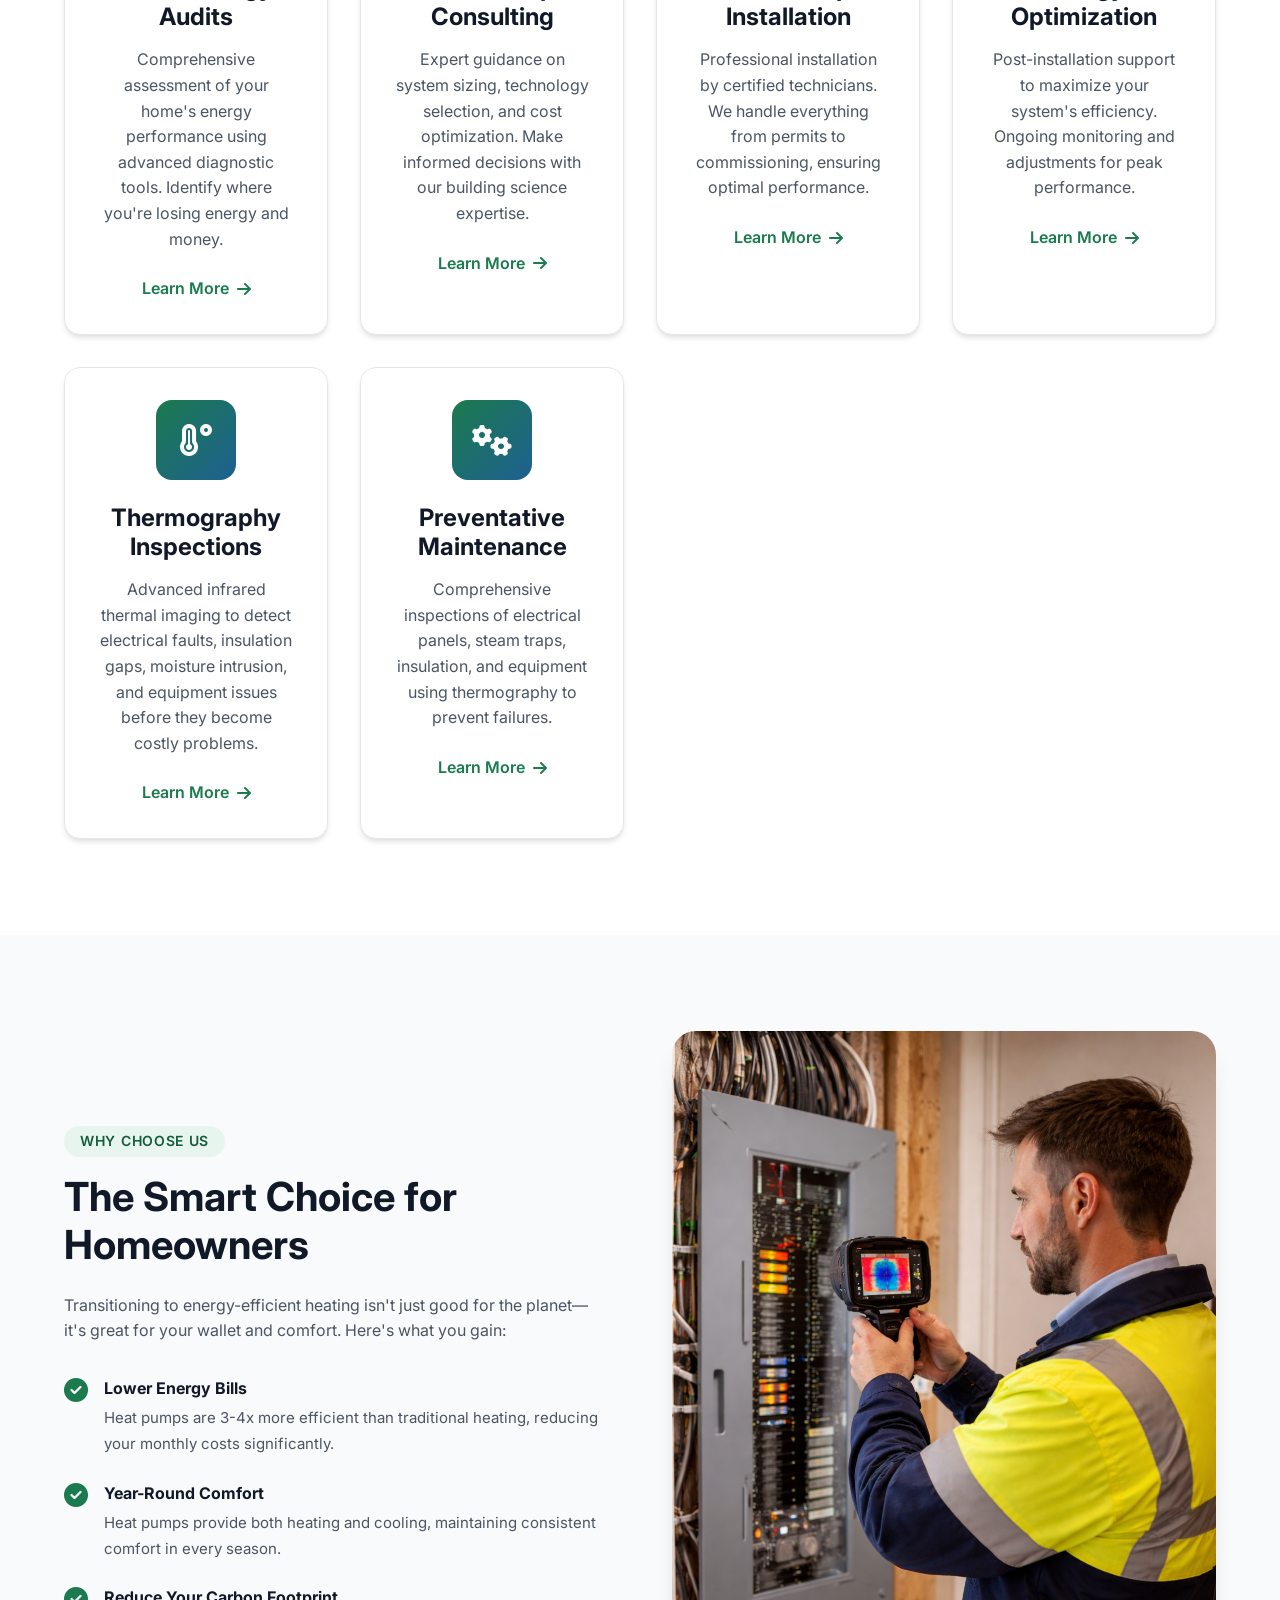
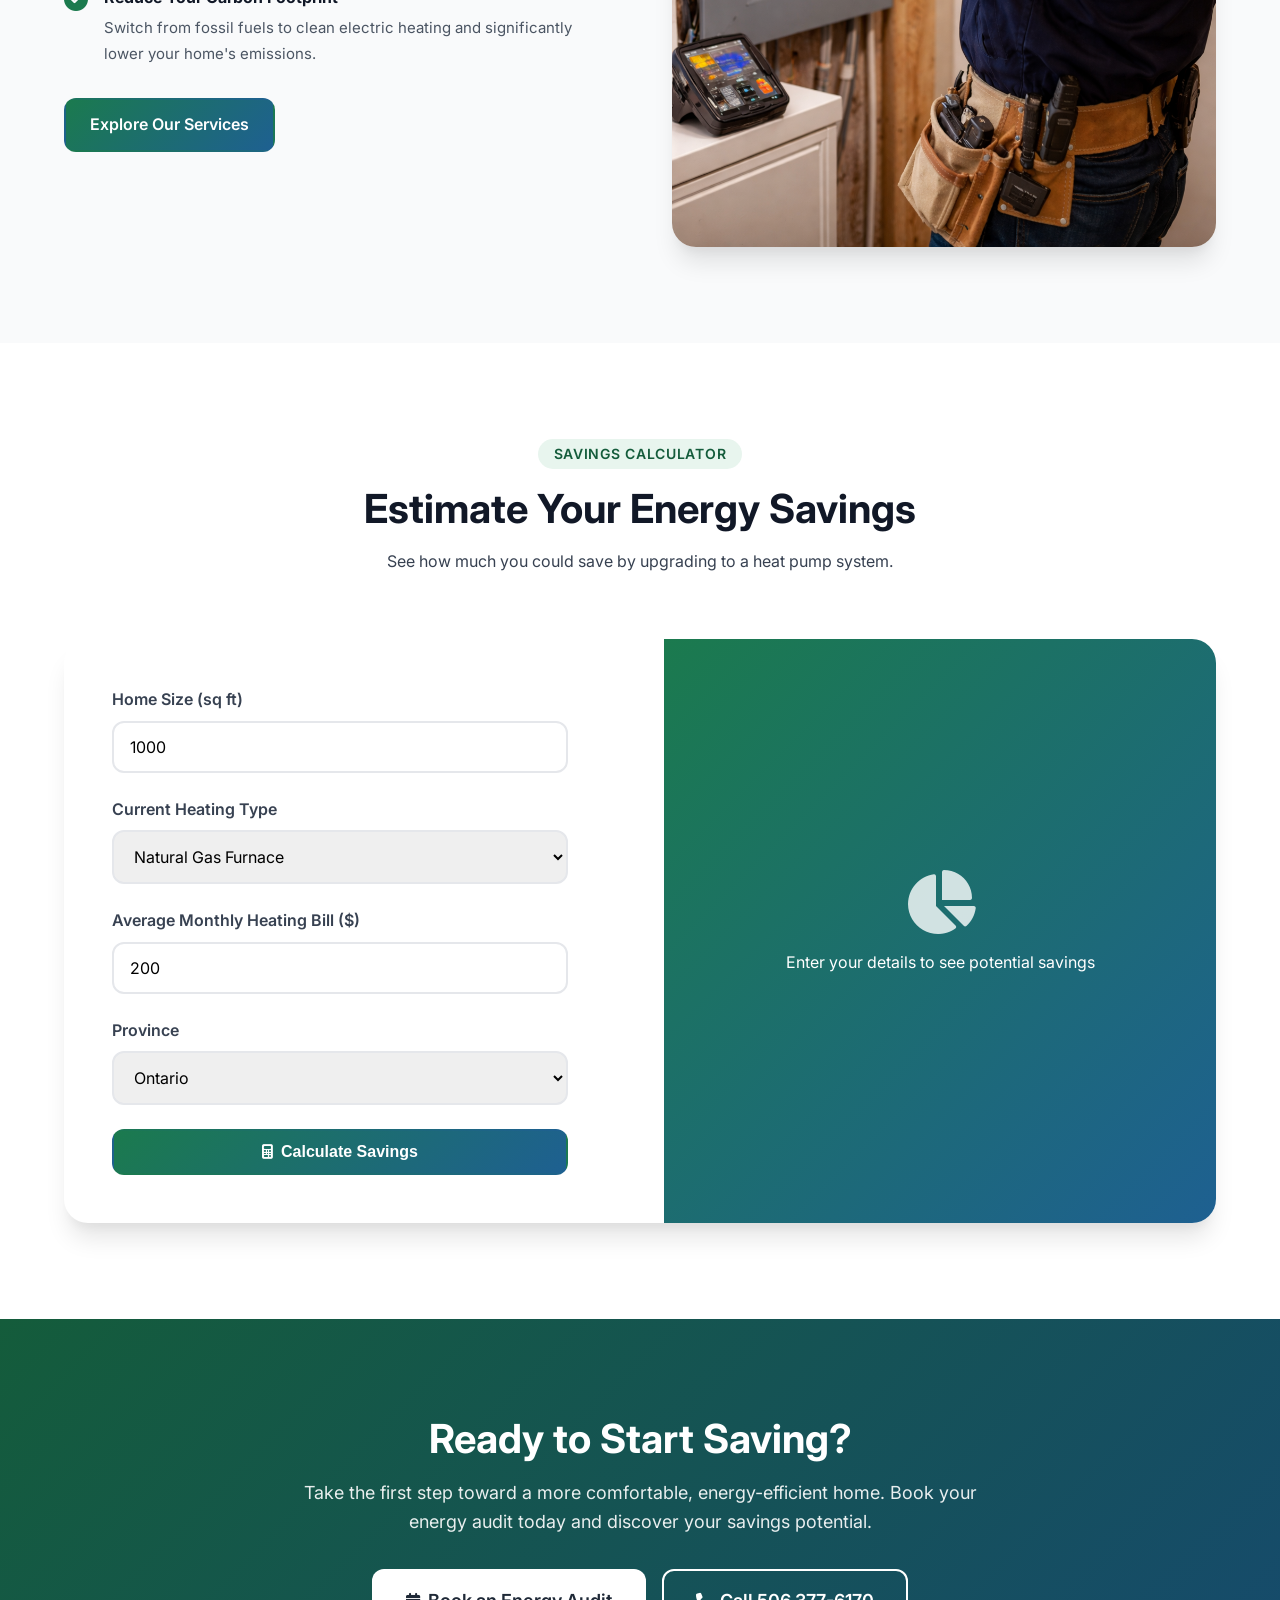
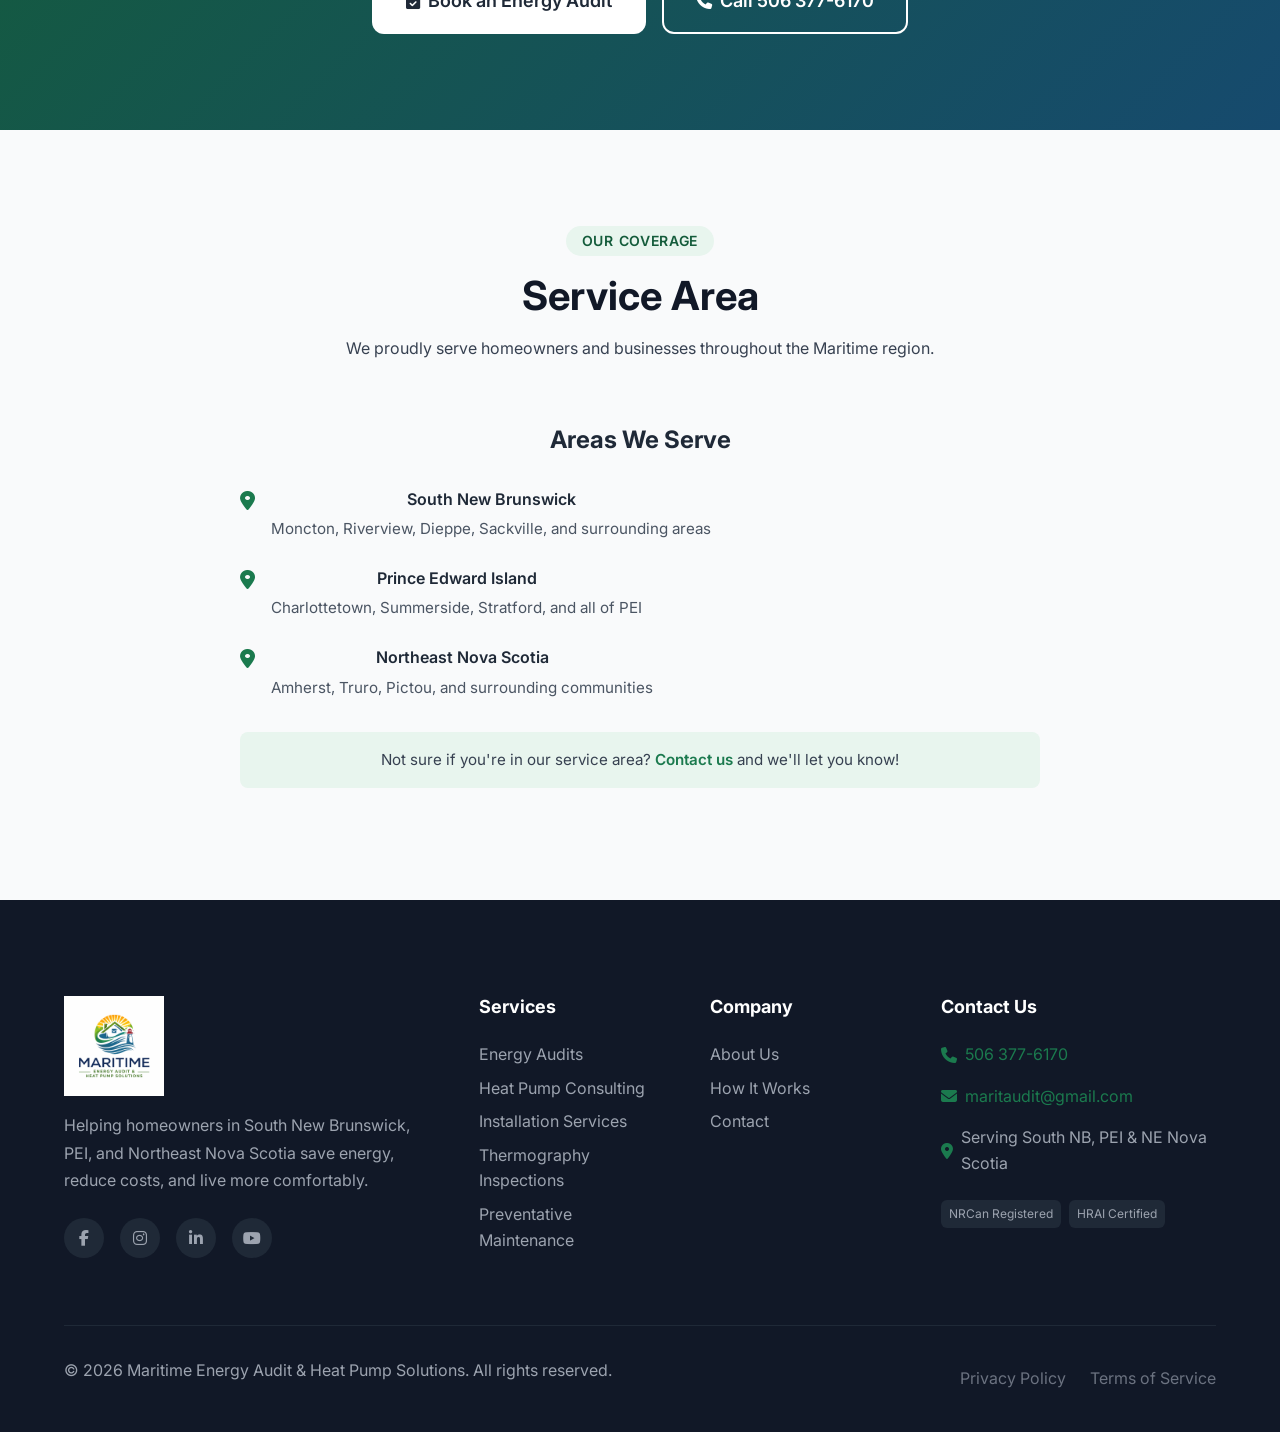
==== commit 05b00a05: "Standardize contact information across all pages - Updated phone number to consistent format: 506 37" ====
--- a/index.html
+++ b/index.html
@@ -3,7 +3,10 @@
 <head>
     <meta charset="UTF-8">
     <meta name="viewport" content="width=device-width, initial-scale=1.0">
-    <meta name="description" content="Professional home energy audits, heat pump consulting, and installation services in South New Brunswick, PEI, and Northeast Nova Scotia. Save energy, lower bills, and improve home comfort with Maritime Energy Audit & Heat Pump Solutions.">
+    <meta name="description" content="Professional home energy audits, heat pump consulting, a                    <a href="tel:+15063776170" class="btn btn-outline-white btn-lg">
+                        <i class="fas fa-phone"></i>
+                        Call Now: 506 377-6170
+                    </a>nstallation services in South New Brunswick, PEI, and Northeast Nova Scotia. Save energy, lower bills, and improve home comfort with Maritime Energy Audit & Heat Pump Solutions.">
     <meta name="keywords" content="Energy Audit, Heat Pump Installation, Home Energy Efficiency, Heat Pump Consulting, South New Brunswick, PEI, Prince Edward Island, Northeast Nova Scotia, Moncton, Charlottetown">
     <meta name="author" content="Maritime Energy Audit & Heat Pump Solutions">
     <title>Maritime Energy Audit & Heat Pump Solutions | Energy Audits & Heat Pump Installation</title>
@@ -236,7 +239,7 @@
                     </a>
                     <a href="tel:1-506-377-6170" class="btn btn-outline-white btn-lg">
                         <i class="fas fa-phone"></i>
-                        Call 1-506-377-6170
+                        Call 506 377-6170
                     </a>
                 </div>
             </div>
@@ -320,8 +323,14 @@
                 <div class="footer-contact">
                     <h4>Contact Us</h4>
                     <ul>
-                        <li><i class="fas fa-phone"></i> 1-506-377-6170</li>
-                        <li><i class="fas fa-envelope"></i> maritaudit@gmail.com</li>
+                        <li>
+                            <i class="fas fa-phone"></i>
+                            <a href="tel:+15063776170">506 377-6170</a>
+                        </li>
+                        <li>
+                            <i class="fas fa-envelope"></i>
+                            <a href="mailto:maritaudit@gmail.com">maritaudit@gmail.com</a>
+                        </li>
                         <li><i class="fas fa-map-marker-alt"></i> Serving South NB, PEI & NE Nova Scotia</li>
                     </ul>
                     <div class="certifications">
@@ -333,8 +342,8 @@
             <div class="footer-bottom">
                 <p>&copy; 2026 Maritime Energy Audit & Heat Pump Solutions. All rights reserved.</p>
                 <div class="footer-legal">
-                    <a href="#">Privacy Policy</a>
-                    <a href="#">Terms of Service</a>
+                    <a href="privacy-policy.html">Privacy Policy</a>
+                    <a href="terms-of-service.html">Terms of Service</a>
                 </div>
             </div>
         </div>
--- a/css/styles.css
+++ b/css/styles.css
@@ -2301,6 +2301,134 @@
     color: var(--gray-600);
 }
 
+/* ===== Privacy Policy Page ===== */
+.privacy-content {
+    max-width: 900px;
+    margin: 0 auto;
+}
+
+.last-updated {
+    background: var(--primary-green-light);
+    padding: var(--spacing-md);
+    border-radius: var(--radius-lg);
+    margin-bottom: var(--spacing-2xl);
+    text-align: center;
+}
+
+.last-updated p {
+    margin: 0;
+    color: var(--primary-green-dark);
+}
+
+.policy-section {
+    margin-bottom: var(--spacing-3xl);
+}
+
+.policy-section h2 {
+    color: var(--primary-green-dark);
+    border-bottom: 2px solid var(--primary-green-light);
+    padding-bottom: var(--spacing-sm);
+    margin-bottom: var(--spacing-lg);
+}
+
+.policy-section h3 {
+    color: var(--gray-800);
+    margin-top: var(--spacing-xl);
+    margin-bottom: var(--spacing-md);
+}
+
+.policy-list {
+    margin: var(--spacing-lg) 0;
+}
+
+.policy-list li {
+    display: flex;
+    align-items: flex-start;
+    gap: var(--spacing-md);
+    margin-bottom: var(--spacing-md);
+    color: var(--gray-700);
+}
+
+.policy-list li i {
+    color: var(--primary-green);
+    margin-top: 3px;
+    flex-shrink: 0;
+}
+
+.rights-grid {
+    display: grid;
+    grid-template-columns: repeat(2, 1fr);
+    gap: var(--spacing-lg);
+    margin: var(--spacing-xl) 0;
+}
+
+.right-item {
+    background: var(--gray-50);
+    padding: var(--spacing-lg);
+    border-radius: var(--radius-lg);
+    border-left: 4px solid var(--primary-green);
+}
+
+.right-item h4 {
+    display: flex;
+    align-items: center;
+    gap: var(--spacing-sm);
+    margin-bottom: var(--spacing-sm);
+    color: var(--primary-green-dark);
+}
+
+.right-item h4 i {
+    color: var(--primary-green);
+}
+
+.right-item p {
+    margin: 0;
+    color: var(--gray-600);
+    font-size: 0.9375rem;
+}
+
+.contact-privacy {
+    display: grid;
+    grid-template-columns: repeat(3, 1fr);
+    gap: var(--spacing-xl);
+    margin-top: var(--spacing-xl);
+}
+
+.contact-method {
+    background: var(--white);
+    padding: var(--spacing-xl);
+    border-radius: var(--radius-xl);
+    box-shadow: var(--shadow-md);
+    text-align: center;
+}
+
+.contact-method h4 {
+    display: flex;
+    align-items: center;
+    justify-content: center;
+    gap: var(--spacing-sm);
+    margin-bottom: var(--spacing-md);
+    color: var(--primary-green-dark);
+}
+
+.contact-method h4 i {
+    color: var(--primary-green);
+}
+
+.contact-method p {
+    margin: 0;
+    color: var(--gray-600);
+}
+
+.contact-method a {
+    color: var(--primary-green);
+    font-weight: 600;
+}
+
+.contact-method a:hover {
+    color: var(--primary-green-dark);
+}
+
 /* ===== Contact Page ===== */
 .contact-grid {
     display: flex;
@@ -2663,6 +2791,14 @@
         transform: rotate(90deg);
         justify-content: center;
     }
+    
+    .rights-grid {
+        grid-template-columns: 1fr;
+    }
+    
+    .contact-privacy {
+        grid-template-columns: 1fr;
+    }
 }
 
 @media (max-width: 480px) {
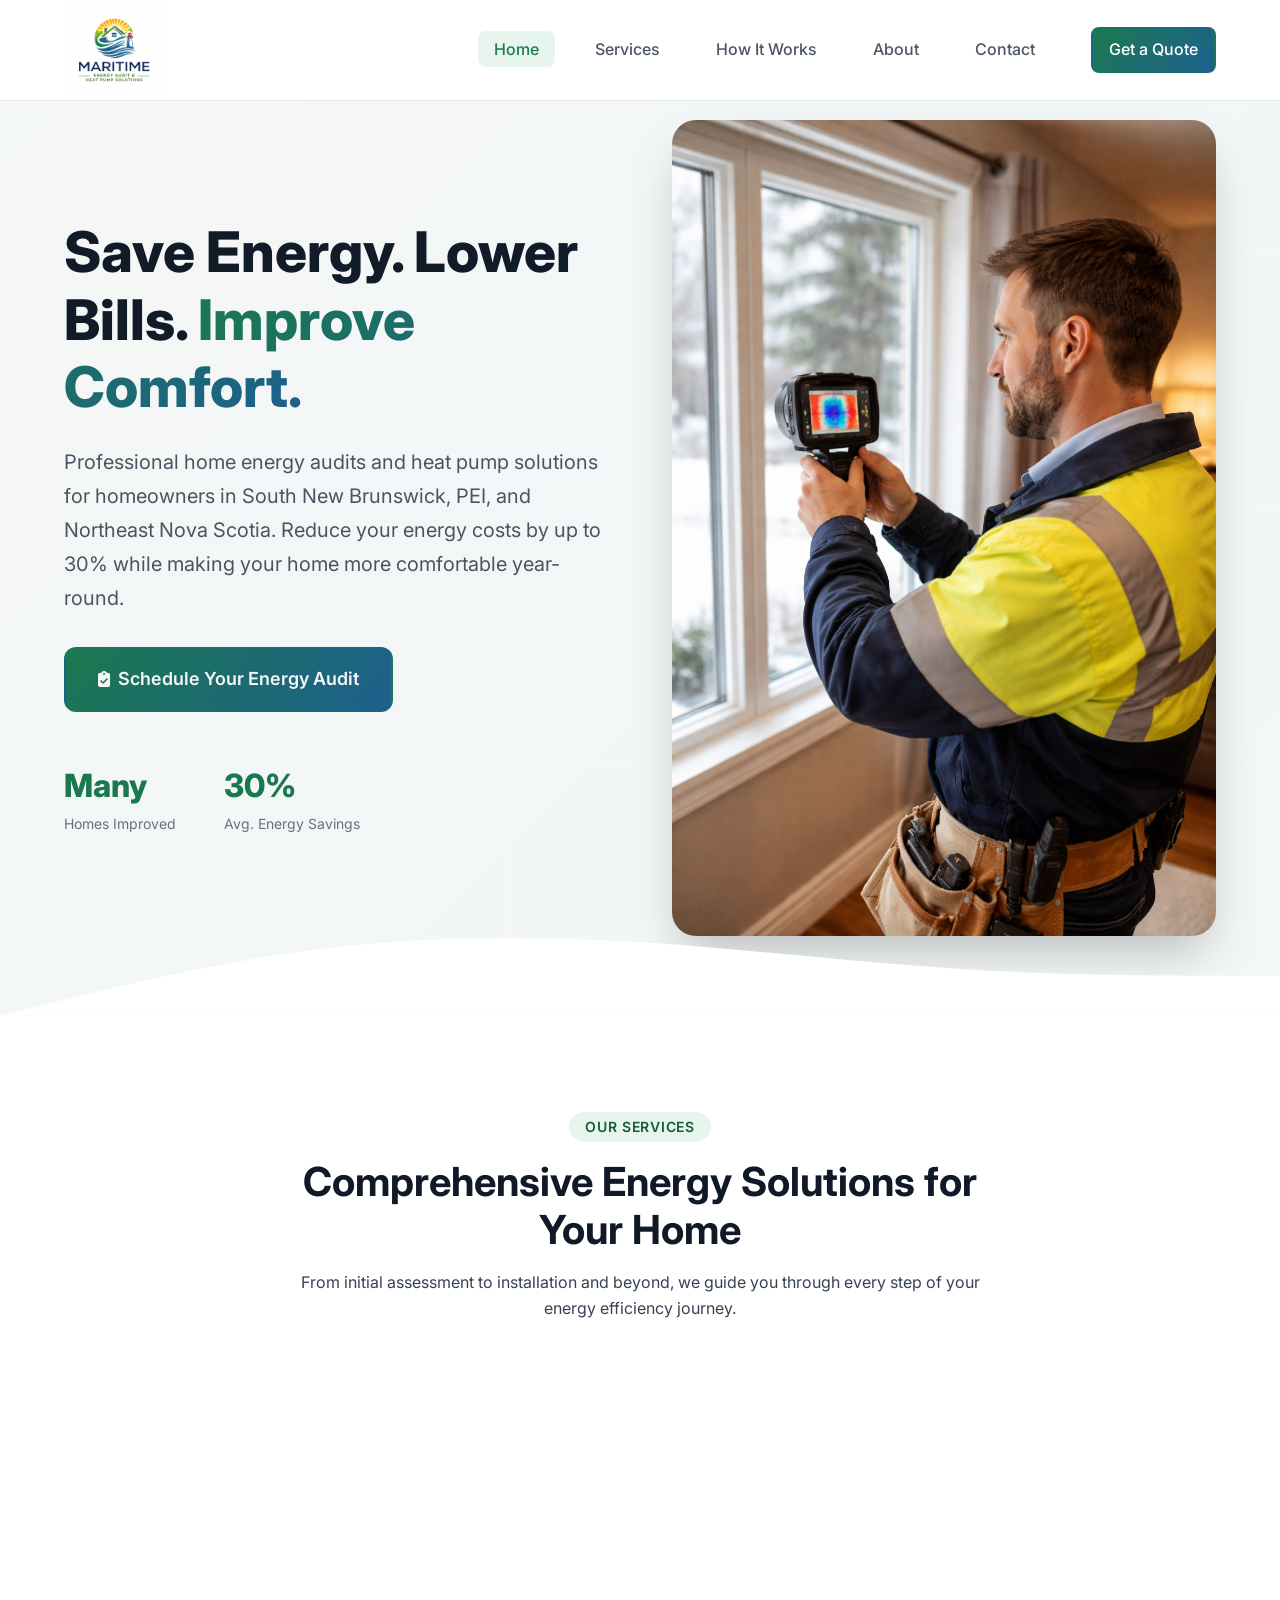
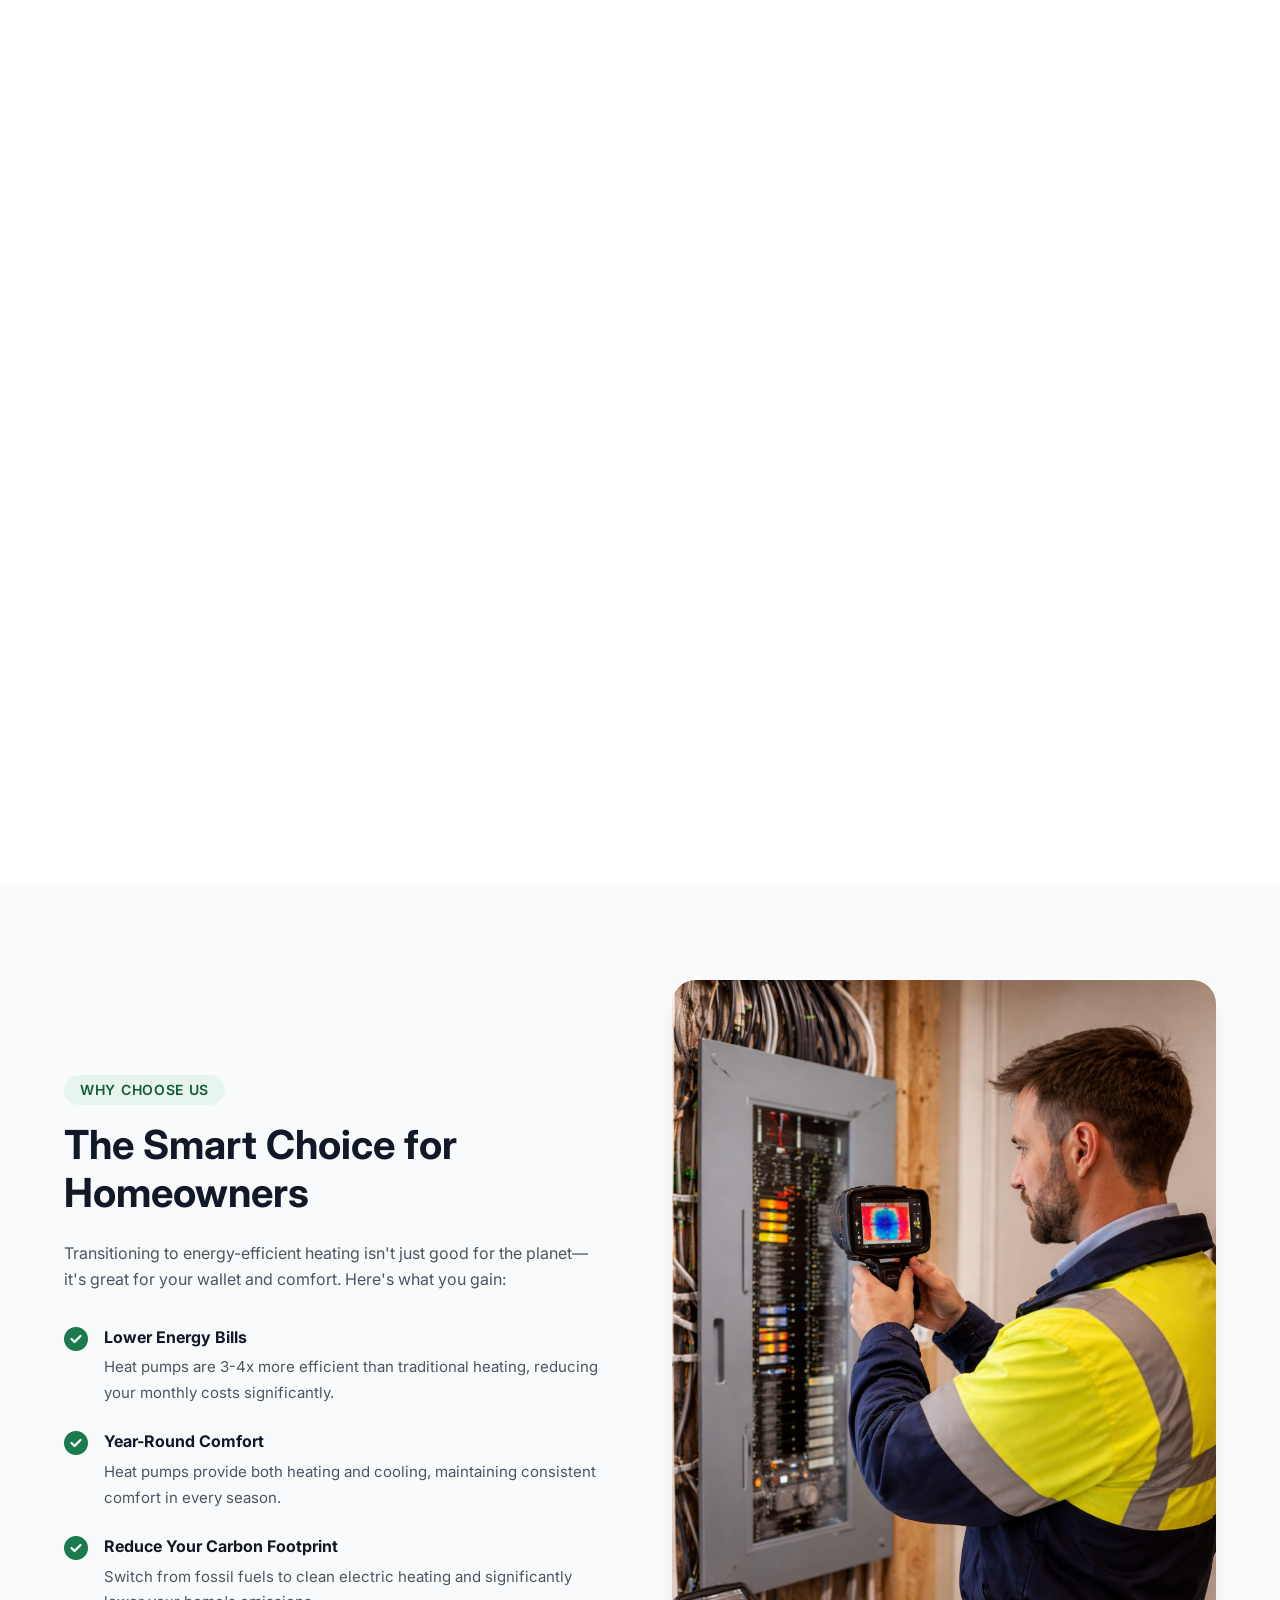
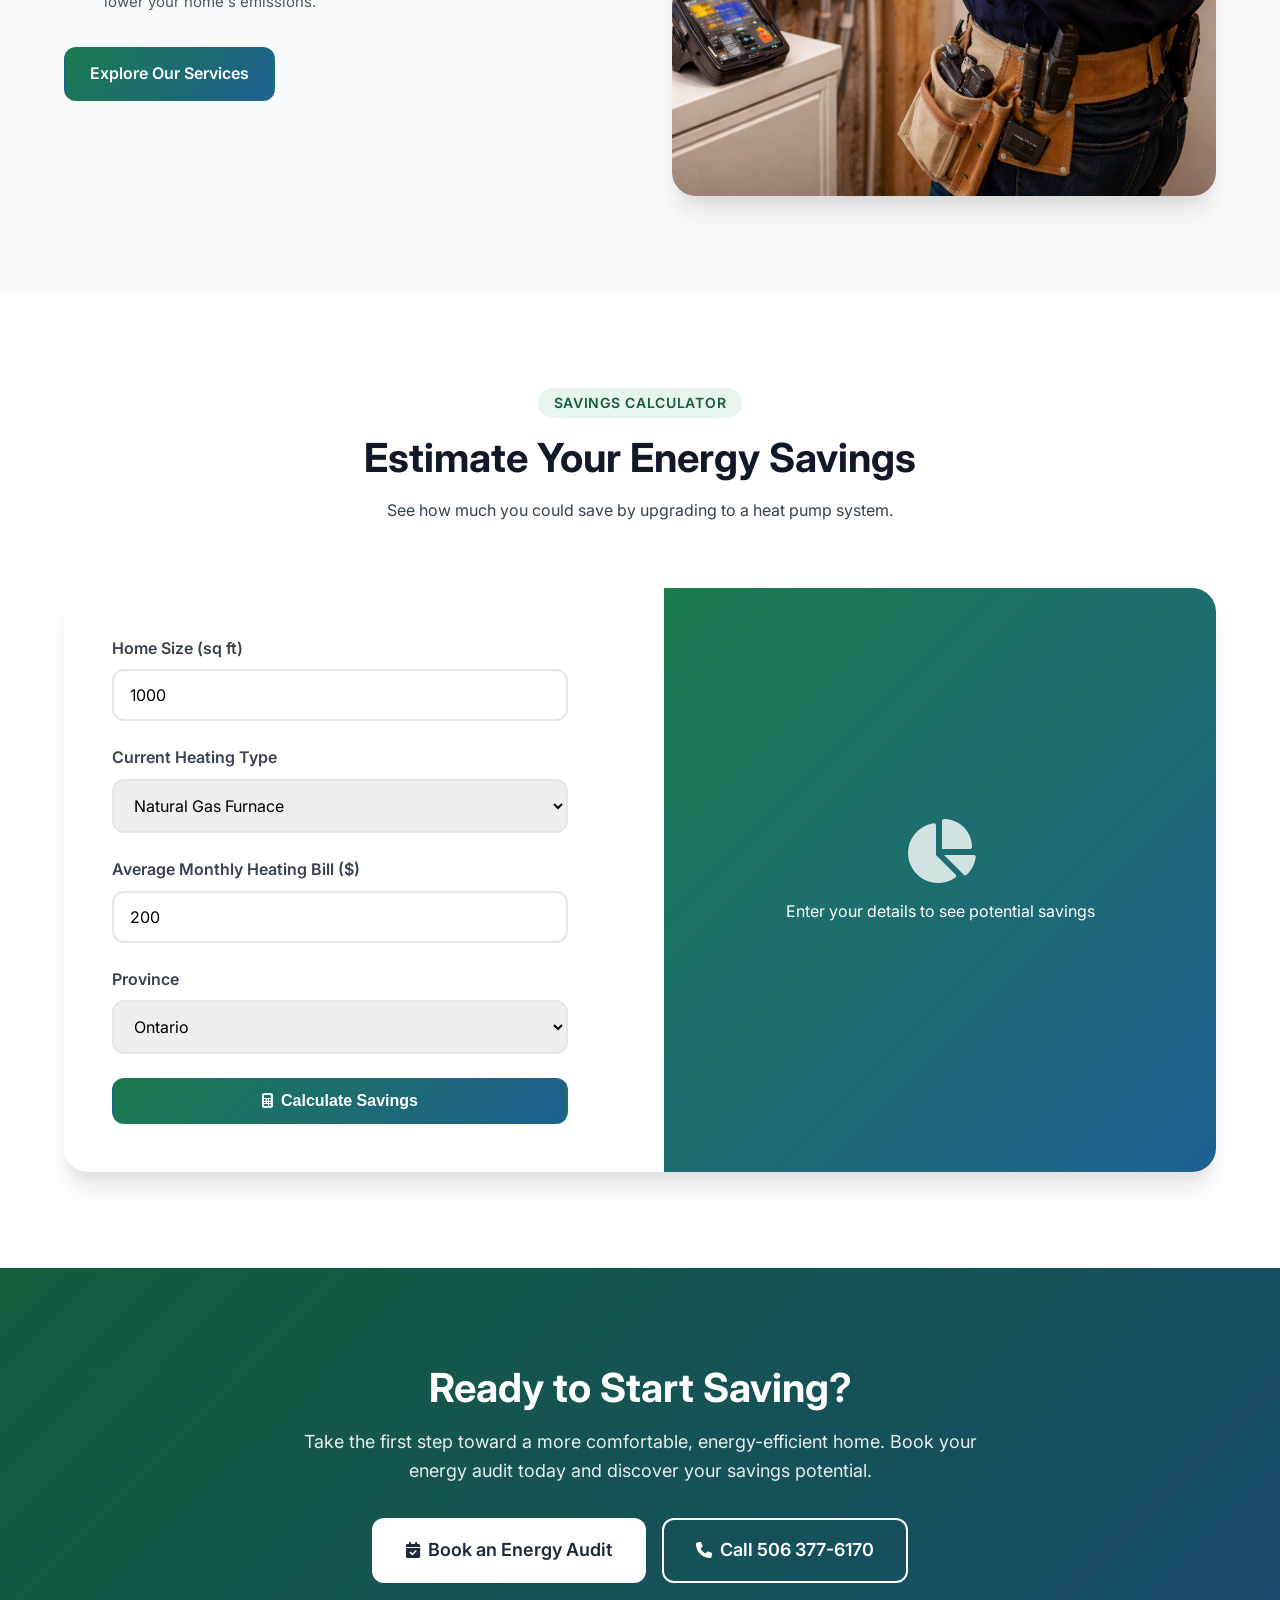
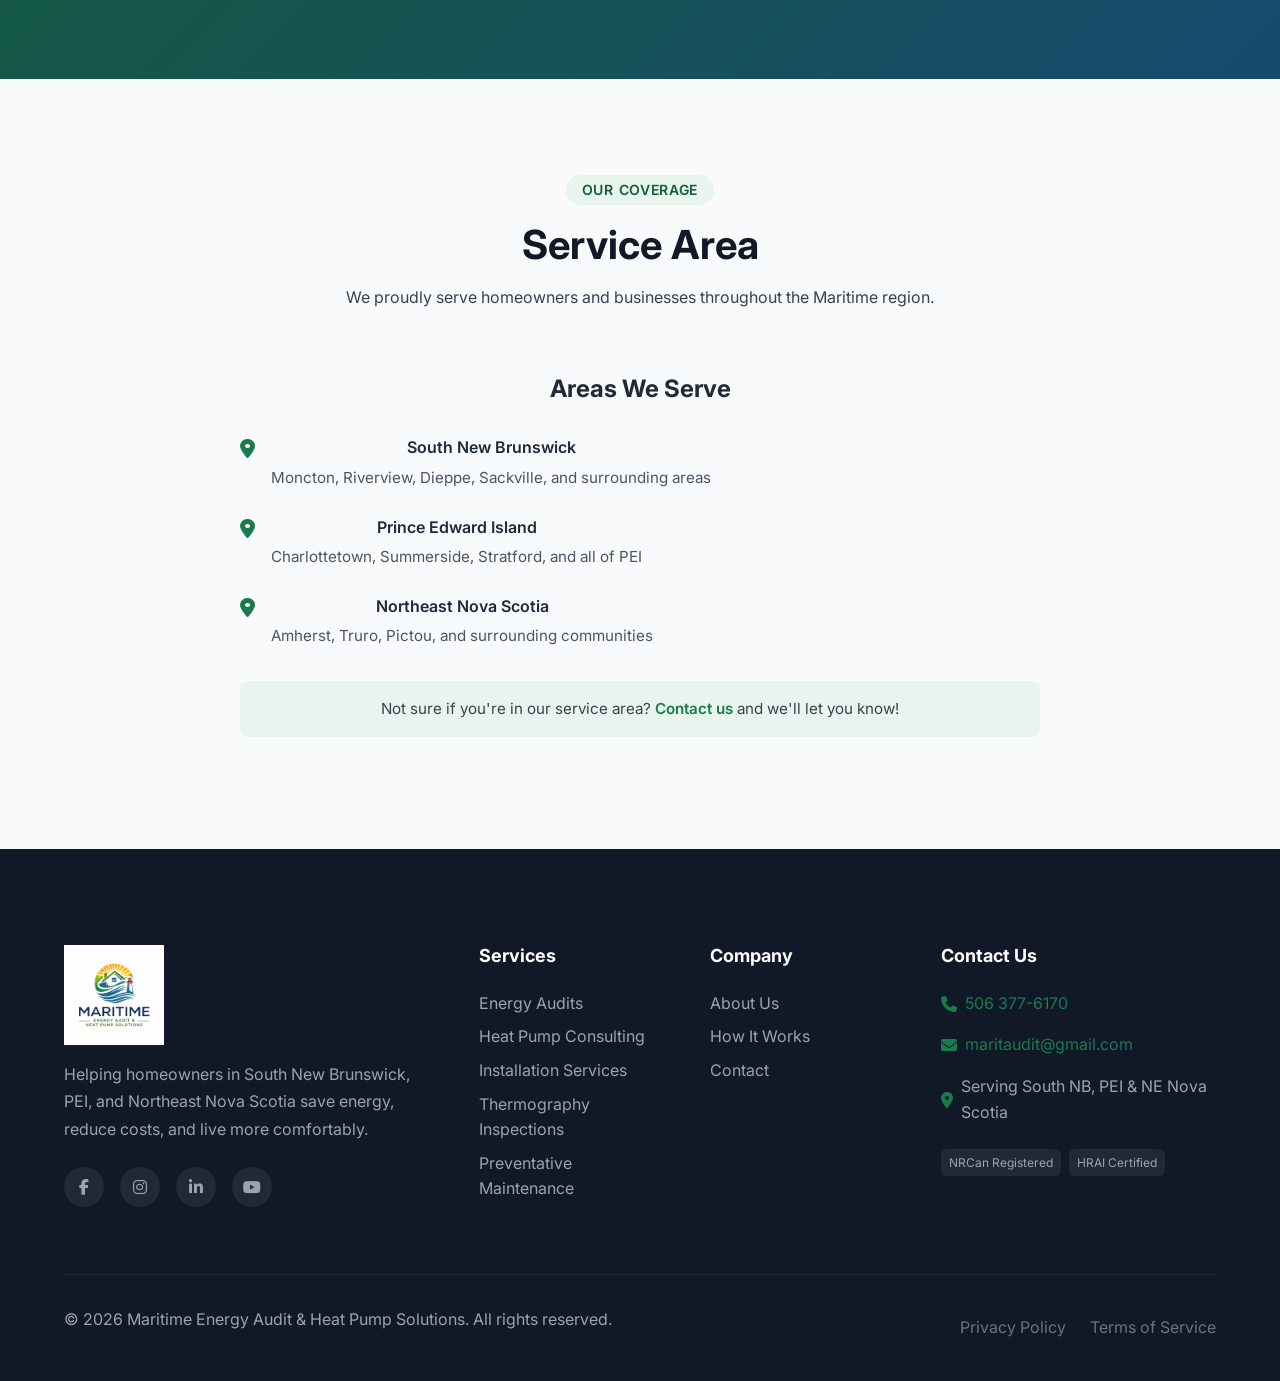
==== commit 5dd304b0: "Remove address from privacy policy and fix malformed meta description - Removed physical address sec" ====
--- a/index.html
+++ b/index.html
@@ -3,10 +3,7 @@
 <head>
     <meta charset="UTF-8">
     <meta name="viewport" content="width=device-width, initial-scale=1.0">
-    <meta name="description" content="Professional home energy audits, heat pump consulting, a                    <a href="tel:+15063776170" class="btn btn-outline-white btn-lg">
-                        <i class="fas fa-phone"></i>
-                        Call Now: 506 377-6170
-                    </a>nstallation services in South New Brunswick, PEI, and Northeast Nova Scotia. Save energy, lower bills, and improve home comfort with Maritime Energy Audit & Heat Pump Solutions.">
+    <meta name="description" content="Professional home energy audits, heat pump consulting, and installation services in South New Brunswick, PEI, and Northeast Nova Scotia. Save energy, lower bills, and improve home comfort with Maritime Energy Audit & Heat Pump Solutions.">
     <meta name="keywords" content="Energy Audit, Heat Pump Installation, Home Energy Efficiency, Heat Pump Consulting, South New Brunswick, PEI, Prince Edward Island, Northeast Nova Scotia, Moncton, Charlottetown">
     <meta name="author" content="Maritime Energy Audit & Heat Pump Solutions">
     <title>Maritime Energy Audit & Heat Pump Solutions | Energy Audits & Heat Pump Installation</title>
--- a/css/styles.css
+++ b/css/styles.css
@@ -2389,7 +2389,7 @@
 
 .contact-privacy {
     display: grid;
-    grid-template-columns: repeat(3, 1fr);
+    grid-template-columns: repeat(2, 1fr);
     gap: var(--spacing-xl);
     margin-top: var(--spacing-xl);
 }
